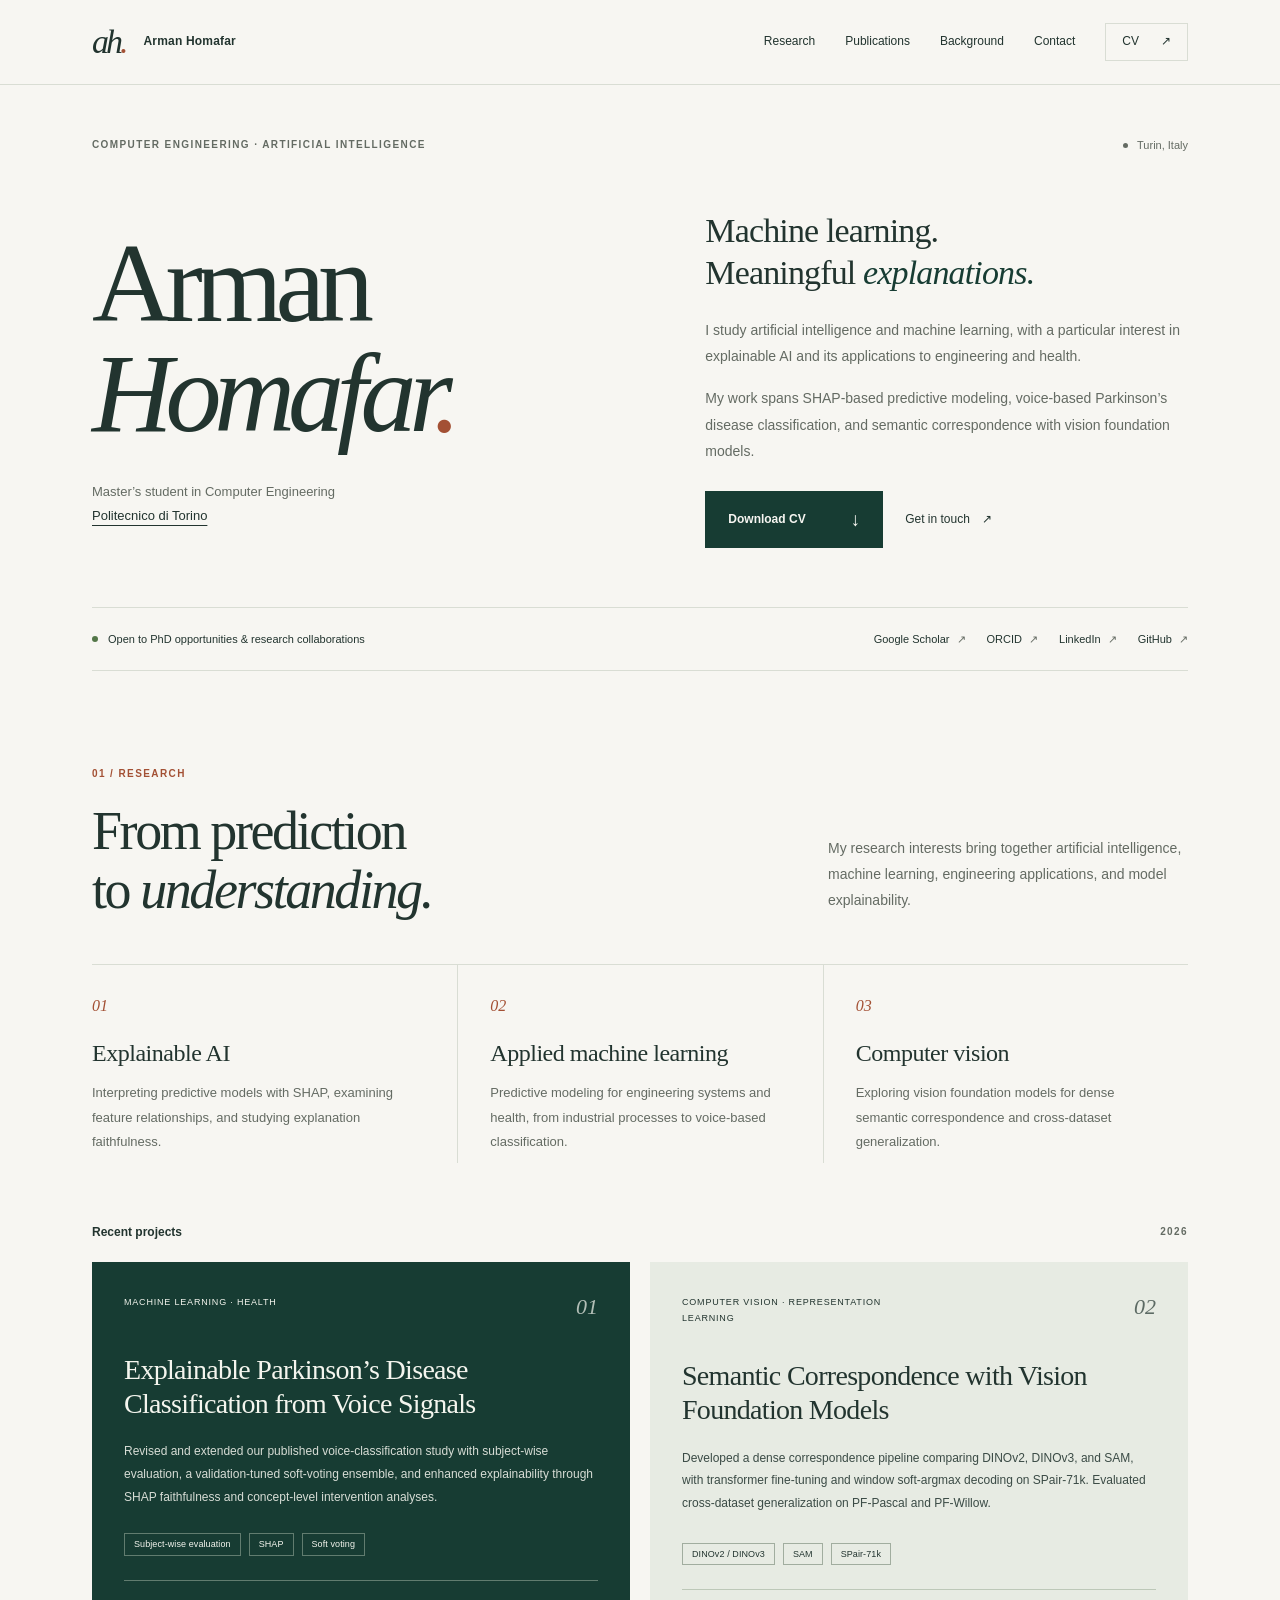
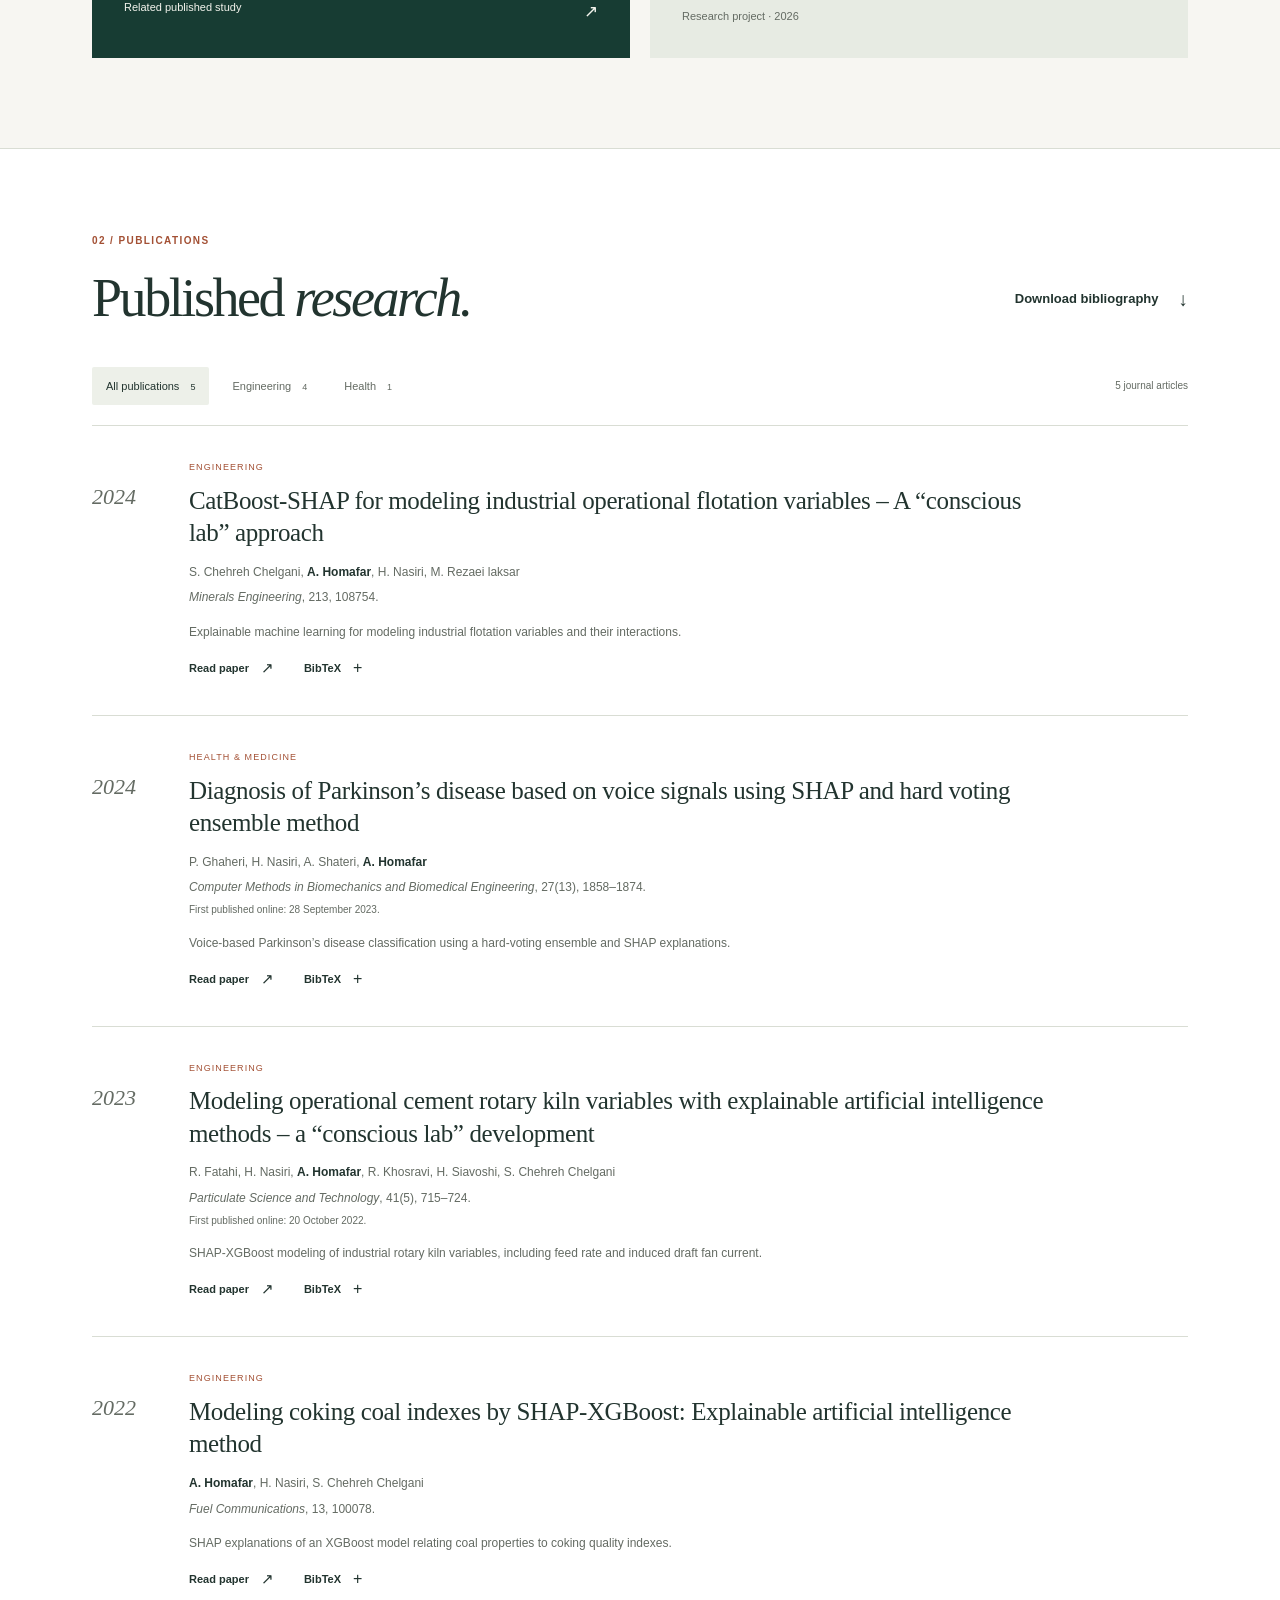
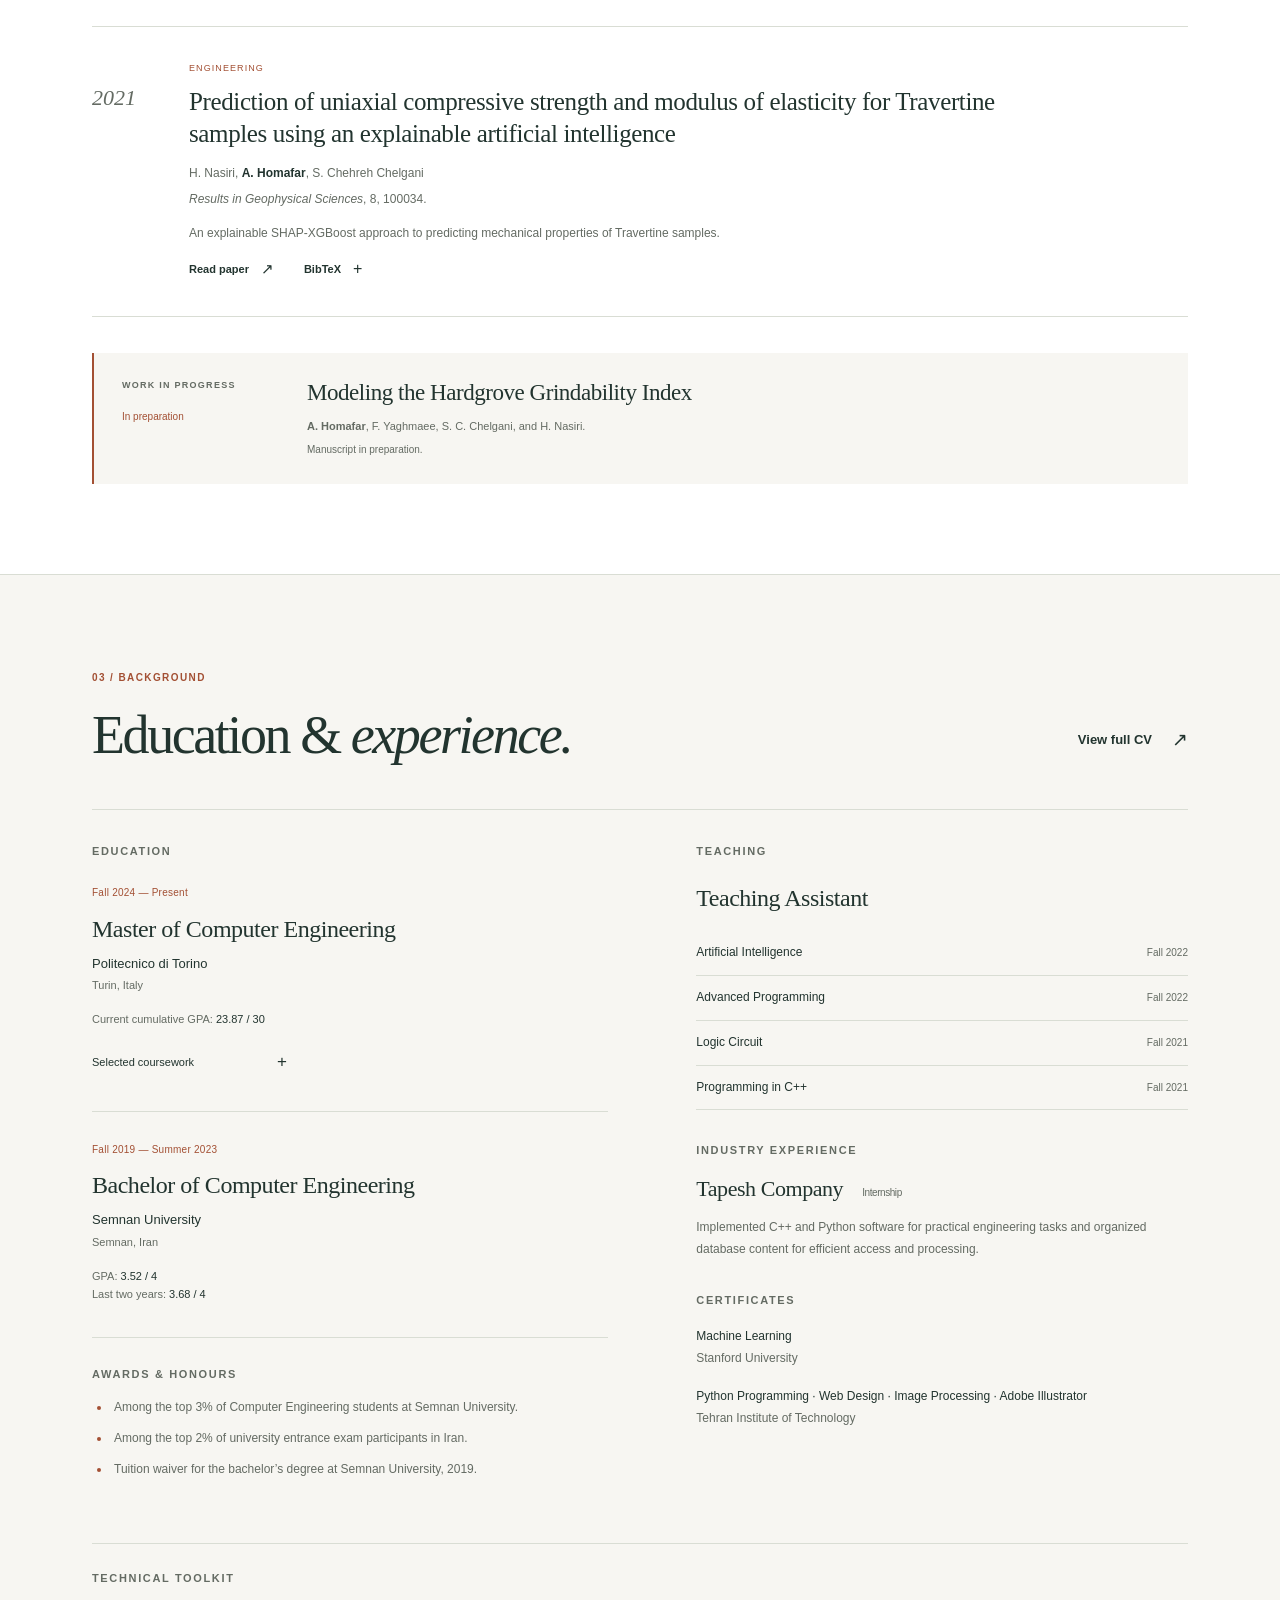
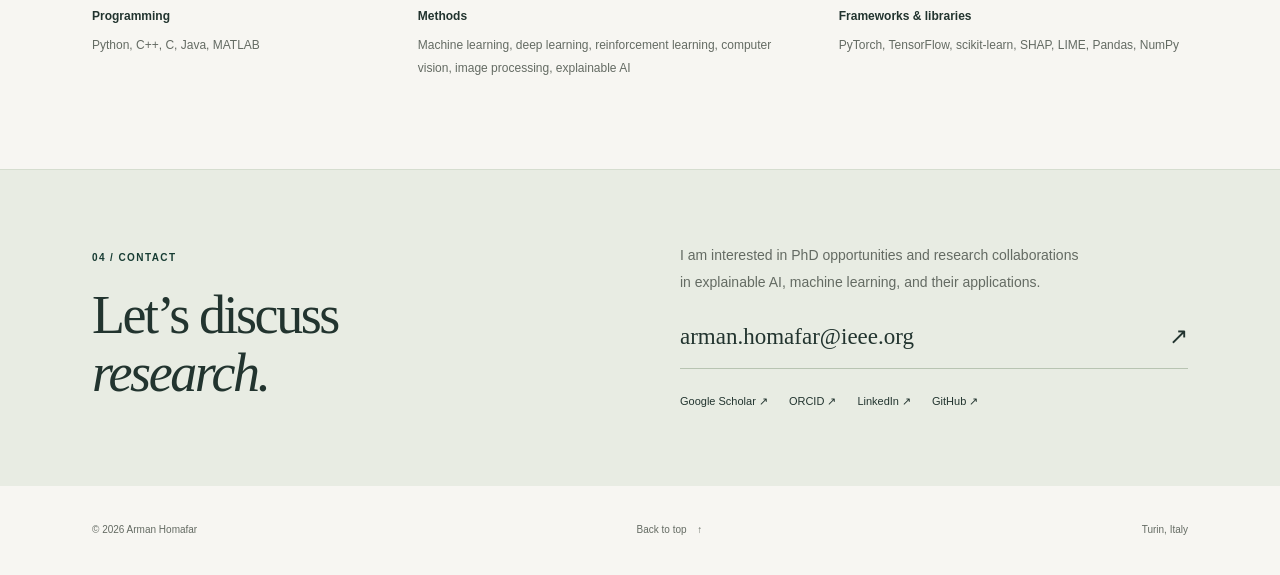
==== index.html @ 22af1d82 "Build academic website with verified publications and CV" ====
<!doctype html>
<html lang="en">
<head>
  <meta charset="utf-8">
  <meta name="viewport" content="width=device-width, initial-scale=1">
  <meta name="theme-color" content="#f7f6f2">
  <title>Arman Homafar | Machine Learning & Explainable AI</title>
  <meta name="description" content="Arman Homafar, master's student in Computer Engineering at Politecnico di Torino. Research in explainable AI, applied machine learning, and computer vision. Publications, projects, and CV.">
  <link rel="canonical" href="https://arman-homafar.github.io/">
  <meta property="og:type" content="website">
  <meta property="og:title" content="Arman Homafar | Machine Learning & Explainable AI">
  <meta property="og:description" content="Research, publications, and projects in explainable AI and applied machine learning. Master's student at Politecnico di Torino.">
  <meta property="og:url" content="https://arman-homafar.github.io/">
  <meta name="twitter:card" content="summary">
  <link rel="icon" type="image/svg+xml" href="assets/favicon.svg">
  <link rel="stylesheet" href="assets/styles.css">
  <script src="assets/site.js" defer></script>
  <script type="application/ld+json">
  {"@context":"https://schema.org","@type":"Person","name":"Arman Homafar","url":"https://arman-homafar.github.io/","email":"mailto:arman.homafar@ieee.org","description":"Master's student in Computer Engineering at Politecnico di Torino, with research interests in artificial intelligence, machine learning, engineering applications of machine learning, and explainable AI.","alumniOf":{"@type":"CollegeOrUniversity","name":"Semnan University"},"sameAs":["https://scholar.google.com/citations?user=gQLnkNoAAAAJ&hl=en","https://orcid.org/0000-0002-8932-5340","https://www.linkedin.com/in/homafar","https://github.com/Arman-Homafar"],"knowsAbout":["Explainable artificial intelligence","Machine learning","Computer vision"]}
  </script>
</head>
<body>
  <a class="skip-link" href="#main">Skip to content</a>
  <header class="site-header">
    <div class="header-inner">
      <a class="brand" href="#home" aria-label="Arman Homafar, home"><span class="brand-mark" aria-hidden="true">ah<span>.</span></span><span class="brand-caption">Arman Homafar</span></a>
      <nav aria-label="Main navigation">
        <a href="#research">Research</a><a href="#publications">Publications</a><a href="#background">Background</a><a href="#contact">Contact</a>
        <a class="nav-cv" href="assets/Arman-Homafar-CV.pdf">CV <span aria-hidden="true">↗</span></a>
      </nav>
    </div>
  </header>

  <main id="main">
    <section class="hero page-width" id="home" aria-labelledby="name">
      <div class="hero-topline"><span class="eyebrow">Computer engineering · Artificial intelligence</span><span class="location"><span class="small-dot" aria-hidden="true"></span> Turin, Italy</span></div>
      <div class="hero-grid">
        <div class="hero-title"><h1 id="name">Arman<br><em>Homafar<span class="name-dot">.</span></em></h1><p class="hero-role">Master’s student in Computer Engineering<br><a href="https://www.polito.it/en">Politecnico di Torino</a></p></div>
        <div class="hero-introduction"><p class="hero-statement">Machine learning.<br>Meaningful <em>explanations.</em></p><p>I study artificial intelligence and machine learning, with a particular interest in explainable AI and its applications to engineering and health.</p><p>My work spans SHAP-based predictive modeling, voice-based Parkinson’s disease classification, and semantic correspondence with vision foundation models.</p><a class="button button-dark" href="assets/Arman-Homafar-CV.pdf" download>Download CV <span aria-hidden="true">↓</span></a><a class="hero-email" href="mailto:arman.homafar@ieee.org">Get in touch <span aria-hidden="true">↗</span></a></div>
      </div>
      <div class="hero-footer"><p><span class="status-dot" aria-hidden="true"></span>Open to PhD opportunities & research collaborations</p><div class="profile-links" aria-label="Academic and professional profiles"><a href="https://scholar.google.com/citations?user=gQLnkNoAAAAJ&amp;hl=en">Google Scholar <span aria-hidden="true">↗</span></a><a href="https://orcid.org/0000-0002-8932-5340" rel="me">ORCID <span aria-hidden="true">↗</span></a><a href="https://www.linkedin.com/in/homafar" rel="me">LinkedIn <span aria-hidden="true">↗</span></a><a href="https://github.com/Arman-Homafar" rel="me">GitHub <span aria-hidden="true">↗</span></a></div></div>
    </section>

    <section class="section page-width" id="research" aria-labelledby="research-title">
      <div class="section-heading"><div><p class="eyebrow section-index">01 / Research</p><h2 id="research-title">From prediction<br>to <em>understanding.</em></h2></div><p class="section-intro">My research interests bring together artificial intelligence, machine learning, engineering applications, and model explainability.</p></div>
      <div class="research-topics">
        <div class="research-topic"><span class="topic-number">01</span><h3>Explainable AI</h3><p>Interpreting predictive models with SHAP, examining feature relationships, and studying explanation faithfulness.</p></div>
        <div class="research-topic"><span class="topic-number">02</span><h3>Applied machine learning</h3><p>Predictive modeling for engineering systems and health, from industrial processes to voice-based classification.</p></div>
        <div class="research-topic"><span class="topic-number">03</span><h3>Computer vision</h3><p>Exploring vision foundation models for dense semantic correspondence and cross-dataset generalization.</p></div>
      </div>

      <div class="subsection-heading"><h3>Recent projects</h3><span class="eyebrow">2026</span></div>
      <div class="projects-grid">
        <article class="project project-health"><div class="project-top"><span class="project-category">Machine learning · Health</span><span class="project-number" aria-hidden="true">01</span></div><h4>Explainable Parkinson’s Disease Classification from Voice Signals</h4><p>Revised and extended our published voice-classification study with subject-wise evaluation, a validation-tuned soft-voting ensemble, and enhanced explainability through SHAP faithfulness and concept-level intervention analyses.</p><div class="project-tags"><span>Subject-wise evaluation</span><span>SHAP</span><span>Soft voting</span></div><a href="https://doi.org/10.1080/10255842.2023.2263125">Related published study <span aria-hidden="true">↗</span></a></article>
        <article class="project project-vision"><div class="project-top"><span class="project-category">Computer vision · Representation learning</span><span class="project-number" aria-hidden="true">02</span></div><h4>Semantic Correspondence with Vision Foundation Models</h4><p>Developed a dense correspondence pipeline comparing DINOv2, DINOv3, and SAM, with transformer fine-tuning and window soft-argmax decoding on SPair-71k. Evaluated cross-dataset generalization on PF-Pascal and PF-Willow.</p><div class="project-tags"><span>DINOv2 / DINOv3</span><span>SAM</span><span>SPair-71k</span></div><span class="project-caption">Research project · 2026</span></article>
      </div>
    </section>

    <section class="publications-section" id="publications" aria-labelledby="publications-title"><div class="page-width section">
      <div class="section-heading"><div><p class="eyebrow section-index">02 / Publications</p><h2 id="publications-title">Published <em>research.</em></h2></div><a class="text-link bibliography-download" href="assets/publications.bib" download>Download bibliography <span aria-hidden="true">↓</span></a></div>
      <div class="publication-toolbar"><div class="publication-filters" role="group" aria-label="Filter publications" hidden><button type="button" data-filter="all" aria-pressed="true">All publications <span>5</span></button><button type="button" data-filter="engineering" aria-pressed="false">Engineering <span>4</span></button><button type="button" data-filter="health" aria-pressed="false">Health <span>1</span></button></div><p class="publication-count" aria-live="polite">5 journal articles</p></div>
      <div id="publication-list">
    <article class="publication" data-category="engineering">
      <div class="publication-year">2024</div>
      <div class="publication-body">
        <p class="publication-category">Engineering</p>
        <h3><a href="https://doi.org/10.1016/j.mineng.2024.108754">CatBoost-SHAP for modeling industrial operational flotation variables – A “conscious lab” approach</a></h3>
        <p class="authors">S. Chehreh Chelgani, <strong>A. Homafar</strong>, H. Nasiri, M. Rezaei laksar</p>
        <p class="journal"><em>Minerals Engineering</em>, 213, 108754.</p>
        
        <p class="publication-summary">Explainable machine learning for modeling industrial flotation variables and their interactions.</p>
        <div class="publication-actions">
          <a class="text-link" href="https://doi.org/10.1016/j.mineng.2024.108754" aria-label="Read CatBoost-SHAP for modeling industrial operational flotation variables – A “conscious lab” approach">Read paper <span aria-hidden="true">↗</span></a>
          <details class="citation">
            <summary>BibTeX <span aria-hidden="true">+</span></summary>
            <div class="citation-content"><pre id="bib-chelgani2024catboost">@article{chelgani2024catboost,
  author = {Chehreh Chelgani, Saeed and Homafar, Arman and Nasiri, Hamid and Rezaei laksar, Mojtaba},
  title = {{CatBoost-SHAP for modeling industrial operational flotation variables – A “conscious lab” approach}},
  journal = {Minerals Engineering},
  year = {2024},
  volume = {213},
  pages = {108754},
  doi = {10.1016/j.mineng.2024.108754},
  url = {https://doi.org/10.1016/j.mineng.2024.108754}
}</pre><button class="copy-citation" type="button" data-copy="bib-chelgani2024catboost" hidden>Copy citation</button></div>
          </details>
        </div>
      </div>
    </article>

    <article class="publication" data-category="health">
      <div class="publication-year">2024</div>
      <div class="publication-body">
        <p class="publication-category">Health & medicine</p>
        <h3><a href="https://doi.org/10.1080/10255842.2023.2263125">Diagnosis of Parkinson’s disease based on voice signals using SHAP and hard voting ensemble method</a></h3>
        <p class="authors">P. Ghaheri, H. Nasiri, A. Shateri, <strong>A. Homafar</strong></p>
        <p class="journal"><em>Computer Methods in Biomechanics and Biomedical Engineering</em>, 27(13), 1858–1874.</p>
        <p class="publication-note">First published online: 28 September 2023.</p>
        <p class="publication-summary">Voice-based Parkinson’s disease classification using a hard-voting ensemble and SHAP explanations.</p>
        <div class="publication-actions">
          <a class="text-link" href="https://doi.org/10.1080/10255842.2023.2263125" aria-label="Read Diagnosis of Parkinson’s disease based on voice signals using SHAP and hard voting ensemble method">Read paper <span aria-hidden="true">↗</span></a>
          <details class="citation">
            <summary>BibTeX <span aria-hidden="true">+</span></summary>
            <div class="citation-content"><pre id="bib-ghaheri2024parkinsons">@article{ghaheri2024parkinsons,
  author = {Ghaheri, Paria and Nasiri, Hamid and Shateri, Ahmadreza and Homafar, Arman},
  title = {{Diagnosis of Parkinson’s disease based on voice signals using SHAP and hard voting ensemble method}},
  journal = {Computer Methods in Biomechanics and Biomedical Engineering},
  year = {2024},
  volume = {27},
  number = {13},
  pages = {1858--1874},
  doi = {10.1080/10255842.2023.2263125},
  url = {https://doi.org/10.1080/10255842.2023.2263125},
  note = {First published online: 28 September 2023.}
}</pre><button class="copy-citation" type="button" data-copy="bib-ghaheri2024parkinsons" hidden>Copy citation</button></div>
          </details>
        </div>
      </div>
    </article>

    <article class="publication" data-category="engineering">
      <div class="publication-year">2023</div>
      <div class="publication-body">
        <p class="publication-category">Engineering</p>
        <h3><a href="https://doi.org/10.1080/02726351.2022.2135470">Modeling operational cement rotary kiln variables with explainable artificial intelligence methods – a “conscious lab” development</a></h3>
        <p class="authors">R. Fatahi, H. Nasiri, <strong>A. Homafar</strong>, R. Khosravi, H. Siavoshi, S. Chehreh Chelgani</p>
        <p class="journal"><em>Particulate Science and Technology</em>, 41(5), 715–724.</p>
        <p class="publication-note">First published online: 20 October 2022.</p>
        <p class="publication-summary">SHAP-XGBoost modeling of industrial rotary kiln variables, including feed rate and induced draft fan current.</p>
        <div class="publication-actions">
          <a class="text-link" href="https://doi.org/10.1080/02726351.2022.2135470" aria-label="Read Modeling operational cement rotary kiln variables with explainable artificial intelligence methods – a “conscious lab” development">Read paper <span aria-hidden="true">↗</span></a>
          <details class="citation">
            <summary>BibTeX <span aria-hidden="true">+</span></summary>
            <div class="citation-content"><pre id="bib-fatahi2023kiln">@article{fatahi2023kiln,
  author = {Fatahi, Rasoul and Nasiri, Hamid and Homafar, Arman and Khosravi, Rasoul and Siavoshi, Hossein and Chehreh Chelgani, Saeed},
  title = {{Modeling operational cement rotary kiln variables with explainable artificial intelligence methods – a “conscious lab” development}},
  journal = {Particulate Science and Technology},
  year = {2023},
  volume = {41},
  number = {5},
  pages = {715--724},
  doi = {10.1080/02726351.2022.2135470},
  url = {https://doi.org/10.1080/02726351.2022.2135470},
  note = {First published online: 20 October 2022.}
}</pre><button class="copy-citation" type="button" data-copy="bib-fatahi2023kiln" hidden>Copy citation</button></div>
          </details>
        </div>
      </div>
    </article>

    <article class="publication" data-category="engineering">
      <div class="publication-year">2022</div>
      <div class="publication-body">
        <p class="publication-category">Engineering</p>
        <h3><a href="https://doi.org/10.1016/j.jfueco.2022.100078">Modeling coking coal indexes by SHAP-XGBoost: Explainable artificial intelligence method</a></h3>
        <p class="authors"><strong>A. Homafar</strong>, H. Nasiri, S. Chehreh Chelgani</p>
        <p class="journal"><em>Fuel Communications</em>, 13, 100078.</p>
        
        <p class="publication-summary">SHAP explanations of an XGBoost model relating coal properties to coking quality indexes.</p>
        <div class="publication-actions">
          <a class="text-link" href="https://doi.org/10.1016/j.jfueco.2022.100078" aria-label="Read Modeling coking coal indexes by SHAP-XGBoost: Explainable artificial intelligence method">Read paper <span aria-hidden="true">↗</span></a>
          <details class="citation">
            <summary>BibTeX <span aria-hidden="true">+</span></summary>
            <div class="citation-content"><pre id="bib-homafar2022coking">@article{homafar2022coking,
  author = {Homafar, A. and Nasiri, H. and Chehreh Chelgani, S.},
  title = {{Modeling coking coal indexes by SHAP-XGBoost: Explainable artificial intelligence method}},
  journal = {Fuel Communications},
  year = {2022},
  volume = {13},
  pages = {100078},
  doi = {10.1016/j.jfueco.2022.100078},
  url = {https://doi.org/10.1016/j.jfueco.2022.100078}
}</pre><button class="copy-citation" type="button" data-copy="bib-homafar2022coking" hidden>Copy citation</button></div>
          </details>
        </div>
      </div>
    </article>

    <article class="publication" data-category="engineering">
      <div class="publication-year">2021</div>
      <div class="publication-body">
        <p class="publication-category">Engineering</p>
        <h3><a href="https://doi.org/10.1016/j.ringps.2021.100034">Prediction of uniaxial compressive strength and modulus of elasticity for Travertine samples using an explainable artificial intelligence</a></h3>
        <p class="authors">H. Nasiri, <strong>A. Homafar</strong>, S. Chehreh Chelgani</p>
        <p class="journal"><em>Results in Geophysical Sciences</em>, 8, 100034.</p>
        
        <p class="publication-summary">An explainable SHAP-XGBoost approach to predicting mechanical properties of Travertine samples.</p>
        <div class="publication-actions">
          <a class="text-link" href="https://doi.org/10.1016/j.ringps.2021.100034" aria-label="Read Prediction of uniaxial compressive strength and modulus of elasticity for Travertine samples using an explainable artificial intelligence">Read paper <span aria-hidden="true">↗</span></a>
          <details class="citation">
            <summary>BibTeX <span aria-hidden="true">+</span></summary>
            <div class="citation-content"><pre id="bib-nasiri2021travertine">@article{nasiri2021travertine,
  author = {Nasiri, H. and Homafar, A. and Chehreh Chelgani, S.},
  title = {{Prediction of uniaxial compressive strength and modulus of elasticity for Travertine samples using an explainable artificial intelligence}},
  journal = {Results in Geophysical Sciences},
  year = {2021},
  volume = {8},
  pages = {100034},
  doi = {10.1016/j.ringps.2021.100034},
  url = {https://doi.org/10.1016/j.ringps.2021.100034}
}</pre><button class="copy-citation" type="button" data-copy="bib-nasiri2021travertine" hidden>Copy citation</button></div>
          </details>
        </div>
      </div>
    </article></div>
      <aside class="in-preparation" aria-labelledby="preparation-title"><div><span class="eyebrow">Work in progress</span><span class="status-label">In preparation</span></div><div><h3 id="preparation-title">Modeling the Hardgrove Grindability Index</h3><p><strong>A. Homafar</strong>, F. Yaghmaee, S. C. Chelgani, and H. Nasiri.</p><p class="preparation-note">Manuscript in preparation.</p></div></aside>
    </div></section>

    <section class="section page-width" id="background" aria-labelledby="background-title">
      <div class="section-heading"><div><p class="eyebrow section-index">03 / Background</p><h2 id="background-title">Education & <em>experience.</em></h2></div><a class="text-link" href="assets/Arman-Homafar-CV.pdf">View full CV <span aria-hidden="true">↗</span></a></div>
      <div class="background-grid"><div class="education-column"><h3 class="small-heading">Education</h3>
        <article class="education-entry"><p class="date-label">Fall 2024 — Present</p><h4>Master of Computer Engineering</h4><p class="institution">Politecnico di Torino <span>Turin, Italy</span></p><p class="grade">Current cumulative GPA: <strong>23.87 / 30</strong></p><details class="coursework"><summary>Selected coursework <span aria-hidden="true">+</span></summary><ul><li><span>Data Science and Database Technology</span><strong>29 / 30</strong></li><li><span>Artificial Intelligence in Medicine</span><strong>26 / 30</strong></li><li><span>Computer Architecture</span><strong>27 / 30</strong></li></ul></details></article>
        <article class="education-entry"><p class="date-label">Fall 2019 — Summer 2023</p><h4>Bachelor of Computer Engineering</h4><p class="institution">Semnan University <span>Semnan, Iran</span></p><p class="grade">GPA: <strong>3.52 / 4</strong><br>Last two years: <strong>3.68 / 4</strong></p></article>
        <div class="honours"><h3 class="small-heading">Awards & honours</h3><ul><li>Among the top 3% of Computer Engineering students at Semnan University.</li><li>Among the top 2% of university entrance exam participants in Iran.</li><li>Tuition waiver for the bachelor’s degree at Semnan University, 2019.</li></ul></div>
      </div><div class="experience-column"><h3 class="small-heading">Teaching</h3><h4 class="experience-role">Teaching Assistant</h4><div class="teaching-list"><div><span>Artificial Intelligence</span><time>Fall 2022</time></div><div><span>Advanced Programming</span><time>Fall 2022</time></div><div><span>Logic Circuit</span><time>Fall 2021</time></div><div><span>Programming in C++</span><time>Fall 2021</time></div></div>
        <div class="experience-block"><h3 class="small-heading">Industry experience</h3><h4>Tapesh Company <span>Internship</span></h4><p>Implemented C++ and Python software for practical engineering tasks and organized database content for efficient access and processing.</p></div>
        <div class="experience-block"><h3 class="small-heading">Certificates</h3><p><strong>Machine Learning</strong><br>Stanford University</p><p><strong>Python Programming · Web Design · Image Processing · Adobe Illustrator</strong><br>Tehran Institute of Technology</p></div>
      </div></div>
      <div class="toolkit"><h3 class="small-heading">Technical toolkit</h3><div class="toolkit-grid"><div><h4>Programming</h4><p>Python, C++, C, Java, MATLAB</p></div><div><h4>Methods</h4><p>Machine learning, deep learning, reinforcement learning, computer vision, image processing, explainable AI</p></div><div><h4>Frameworks & libraries</h4><p>PyTorch, TensorFlow, scikit-learn, SHAP, LIME, Pandas, NumPy</p></div></div></div>
    </section>

    <section class="contact-section" id="contact" aria-labelledby="contact-title"><div class="page-width contact-inner"><div><p class="eyebrow section-index">04 / Contact</p><h2 id="contact-title">Let’s discuss<br><em>research.</em></h2></div><div class="contact-copy"><p>I am interested in PhD opportunities and research collaborations in explainable AI, machine learning, and their applications.</p><a class="contact-email" href="mailto:arman.homafar@ieee.org">arman.homafar@ieee.org <span aria-hidden="true">↗</span></a><div class="profile-links"><a href="https://scholar.google.com/citations?user=gQLnkNoAAAAJ&amp;hl=en">Google Scholar ↗</a><a href="https://orcid.org/0000-0002-8932-5340">ORCID ↗</a><a href="https://www.linkedin.com/in/homafar">LinkedIn ↗</a><a href="https://github.com/Arman-Homafar">GitHub ↗</a></div></div></div></section>
  </main>
  <footer class="site-footer page-width"><p>© 2026 Arman Homafar</p><a href="#home">Back to top <span aria-hidden="true">↑</span></a><p>Turin, Italy</p></footer>
  <div id="copy-status" class="sr-only" role="status"></div>
</body>
</html>
---- assets/styles.css ----
@charset "UTF-8";
:root{--paper:#f7f6f2;--white:#fff;--ink:#22342f;--forest:#173c33;--muted:#646b63;--line:#d9ddd4;--accent:#a35034;--pale:#edf0e9;--serif:Georgia,"Times New Roman",serif;--sans:-apple-system,BlinkMacSystemFont,"Segoe UI",Helvetica,Arial,sans-serif}
*{box-sizing:border-box}html{scroll-behavior:smooth;scroll-padding-top:106px}body{margin:0;background:var(--paper);color:var(--ink);font-family:var(--sans);font-size:16px;line-height:1.65;-webkit-font-smoothing:antialiased}::selection{background:#d9e5ce}a{color:inherit;text-decoration-thickness:1px;text-underline-offset:5px}a:hover{color:var(--accent)}button,summary,a{-webkit-tap-highlight-color:transparent}button{font:inherit}button,a,summary{touch-action:manipulation}a:focus-visible,button:focus-visible,summary:focus-visible{outline:3px solid var(--accent);outline-offset:5px;border-radius:2px}button{cursor:pointer}h1,h2,h3,h4,p{margin:0}h1,h2,h3,h4{font-weight:500;line-height:1.2}h1,h2{font-family:var(--serif);letter-spacing:-.045em}h2{font-size:54px;line-height:1.08}h2 em{font-weight:400}em{font-style:italic}ul{padding-left:19px}strong{font-weight:600}[hidden]{display:none!important}.page-width{max-width:1160px;margin:0 auto;padding-inline:32px}.eyebrow{text-transform:uppercase;letter-spacing:.14em;font-size:10px;font-weight:650;line-height:1.6}.small-heading{font-size:11px;text-transform:uppercase;letter-spacing:.15em;font-weight:650;margin-bottom:27px;color:var(--muted)}.text-link{text-decoration:none;font-size:13px;font-weight:600;display:inline-flex;align-items:center;gap:20px;padding:9px 0}.text-link span{font-size:19px;font-weight:400}.sr-only{position:absolute;width:1px;height:1px;padding:0;margin:-1px;overflow:hidden;clip:rect(0,0,0,0);white-space:nowrap;border:0}.skip-link{position:fixed;top:-100px;left:16px;z-index:100;background:var(--forest);color:white;padding:12px 20px}.skip-link:focus{top:12px;color:white}
.site-header{position:sticky;top:0;z-index:20;background:rgba(247,246,242,.97);border-bottom:1px solid var(--line)}.header-inner{max-width:1160px;margin:auto;padding:0 32px;height:84px;display:flex;justify-content:space-between;align-items:center;gap:24px}.brand{display:flex;align-items:center;gap:18px;text-decoration:none}.brand-mark{font:italic 34px var(--serif);letter-spacing:-3px;line-height:1}.brand-mark span{color:var(--accent)}.brand-caption{font-size:12px;font-weight:600;letter-spacing:.015em}.site-header nav{display:flex;align-items:center;gap:30px}.site-header nav a{font-size:12px;text-decoration:none;font-weight:500;padding:12px 0}.site-header nav a[aria-current="location"]{color:var(--accent)}.site-header nav .nav-cv{padding:8px 16px;border:1px solid var(--line);display:flex;gap:22px}.nav-cv:hover{border-color:var(--accent)}
.hero{padding-top:51px}.hero-topline{display:flex;justify-content:space-between;align-items:center;gap:20px;color:var(--muted)}.location{font-size:11px;display:flex;align-items:center;gap:9px}.small-dot{width:5px;height:5px;border-radius:50%;background:var(--muted)}.hero-grid{display:grid;grid-template-columns:1.08fr 1fr;gap:92px;align-items:center;margin:56px 0 59px}.hero h1{font-size:112px;line-height:.98;letter-spacing:-.065em;font-weight:400}.hero h1 em{font-weight:400}.name-dot{color:var(--accent)}.hero-role{font-size:13px;line-height:1.9;margin-top:31px;color:var(--muted)}.hero-role a{color:var(--ink)}.hero-statement{font:34px/1.23 var(--serif);letter-spacing:-.025em;margin-bottom:23px}.hero-statement em{color:var(--forest)}.hero-introduction>p:not(.hero-statement){font-size:14px;line-height:1.9;color:var(--muted);margin-bottom:15px}.button{display:inline-flex;align-items:center;justify-content:space-between;gap:45px;min-height:48px;padding:12px 22px;text-decoration:none;font-size:12px;font-weight:600;margin-top:11px}.button-dark{background:var(--forest);color:var(--paper);border:1px solid var(--forest)}.button-dark:hover{background:#254f43;color:white}.button span{font-size:19px;font-weight:400}.hero-email{margin-left:22px;font-size:12px;text-decoration:none;white-space:nowrap}.hero-email span{padding-left:9px}.hero-footer{display:flex;align-items:center;justify-content:space-between;gap:22px;padding:22px 0;border-block:1px solid var(--line)}.hero-footer>p{font-size:11px;display:flex;align-items:center;gap:10px}.status-dot{width:6px;height:6px;background:#537648;border-radius:50%;flex:none}.profile-links{display:flex;flex-wrap:wrap;gap:21px}.profile-links a{font-size:11px;text-decoration:none;white-space:nowrap}.profile-links span{margin-left:4px;color:var(--muted)}
.section{padding-top:95px;padding-bottom:90px}.section-heading{display:flex;align-items:flex-end;justify-content:space-between;gap:64px;margin-bottom:45px}.section-index{color:var(--accent);margin-bottom:20px}.section-intro{font-size:14px;line-height:1.85;color:var(--muted);max-width:360px;padding-bottom:5px}.research-topics{display:grid;grid-template-columns:repeat(3,1fr);border-top:1px solid var(--line);margin-top:42px}.research-topic{padding:28px 32px 8px 0}.research-topic+.research-topic{padding-left:32px;border-left:1px solid var(--line)}.topic-number{font:italic 16px var(--serif);color:var(--accent)}.research-topic h3{font-family:var(--serif);font-size:24px;letter-spacing:-.02em;margin:20px 0 13px}.research-topic p{font-size:13px;line-height:1.9;color:var(--muted)}.subsection-heading{display:flex;justify-content:space-between;align-items:center;margin:61px 0 22px}.subsection-heading h3{font-size:12px;font-weight:600}.subsection-heading>span{color:var(--muted)}.projects-grid{display:grid;grid-template-columns:1fr 1fr;gap:20px}.project{padding:32px;display:flex;flex-direction:column;min-height:379px}.project-health{background:var(--forest);color:#f4f5ee}.project-vision{background:#e7ebe3;color:var(--ink)}.project-top{display:flex;justify-content:space-between;gap:20px;align-items:start;margin-bottom:33px}.project-category{font-size:9px;text-transform:uppercase;letter-spacing:.09em;line-height:1.8;max-width:250px}.project-number{font:italic 22px var(--serif);opacity:.7}.project h4{font:28px/1.2 var(--serif);letter-spacing:-.025em;max-width:410px;margin-bottom:20px}.project p{font-size:12px;line-height:1.9;opacity:.87;margin-bottom:24px}.project-tags{display:flex;gap:8px;flex-wrap:wrap;margin-top:auto;margin-bottom:24px}.project-tags span{font-size:9px;letter-spacing:.01em;border:1px solid #a1ad9f;padding:3px 9px}.project-health .project-tags span{border-color:#617c6f}.project a,.project-caption{font-size:11px;text-decoration:none;padding-top:17px;border-top:1px solid #bdc8b8;display:block}.project a{border-color:#617c6f;display:flex;justify-content:space-between}.project a:hover{color:#e6c6aa}.project a span{font-size:17px}.project-caption{color:var(--muted)}
.publications-section{background:#fff;border-block:1px solid var(--line)}.publications-section .section{padding-top:84px}.publications-section .section-heading{margin-bottom:40px}.bibliography-download{margin-bottom:3px;white-space:nowrap}.publication-toolbar{display:flex;justify-content:space-between;gap:25px;align-items:center;border-bottom:1px solid var(--line);padding-bottom:20px}.publication-filters{display:flex;gap:9px;flex-wrap:wrap}.publication-filters button{border:1px solid transparent;background:transparent;font-size:11px;padding:9px 13px;color:var(--muted);border-radius:2px}.publication-filters button span{margin-left:8px;font-size:9px}.publication-filters button:hover{border-color:var(--line);color:var(--ink)}.publication-filters button[aria-pressed="true"]{background:var(--pale);color:var(--ink)}.publication-count{font-size:10px;color:var(--muted);white-space:nowrap}.publication{display:grid;grid-template-columns:73px 1fr;gap:24px;padding:34px 0;border-bottom:1px solid var(--line)}.publication-year{font:italic 22px var(--serif);color:var(--muted);padding-top:24px}.publication-category{font-size:9px;text-transform:uppercase;letter-spacing:.12em;color:var(--accent);margin-bottom:10px}.publication h3{font:25px/1.3 var(--serif);letter-spacing:-.015em;max-width:875px;margin-bottom:12px}.publication h3 a{text-decoration:none}.authors{font-size:12px;line-height:1.8;color:var(--muted);margin-bottom:5px}.authors strong{color:var(--ink);font-weight:600}.journal{font-size:12px;color:var(--muted)}.publication-note{font-size:10px;color:var(--muted);margin-top:4px}.publication-summary{font-size:12px;color:var(--muted);margin-top:15px;max-width:750px}.publication-actions{position:relative;display:flex;flex-wrap:wrap;gap:5px 30px;align-items:start;margin-top:12px}.publication-actions .text-link{font-size:11px;gap:12px;padding:0;line-height:26px}.publication-actions .text-link span{font-size:15px}.citation{font-size:11px}.citation summary{cursor:pointer;list-style:none;line-height:26px;display:flex;gap:12px;align-items:center;font-weight:600}.citation summary::-webkit-details-marker{display:none}.citation summary span{font-size:16px;font-weight:400}.citation[open]{width:100%}.citation[open] summary{max-width:75px}.citation[open] summary span{transform:rotate(45deg)}.citation-content{padding:20px;background:var(--paper);border:1px solid var(--line);margin:14px 0 3px}.citation pre{white-space:pre-wrap;overflow-wrap:anywhere;font-size:11px;line-height:1.7;margin:0 0 14px;font-family:ui-monospace,SFMono-Regular,Consolas,monospace}.copy-citation{font-size:11px;padding:7px 12px;border:1px solid var(--line);background:white;color:var(--ink)}.copy-citation:hover{border-color:var(--forest)}.in-preparation{margin-top:36px;border-left:2px solid var(--accent);background:var(--paper);padding:25px 28px;display:grid;grid-template-columns:160px 1fr;gap:25px}.in-preparation .eyebrow{font-size:9px;display:block;color:var(--muted);margin-bottom:9px}.status-label{font-size:10px;color:var(--accent);display:inline-block}.in-preparation h3{font:23px/1.3 var(--serif);letter-spacing:-.02em;margin-bottom:9px}.in-preparation p{font-size:11px;color:var(--muted)}.in-preparation .preparation-note{margin-top:7px;font-size:10px}
.background-grid{display:grid;grid-template-columns:1.05fr 1fr;gap:88px;border-top:1px solid var(--line);padding-top:35px}.education-entry+.education-entry{margin-top:35px;padding-top:30px;border-top:1px solid var(--line)}.date-label{font-size:10px;color:var(--accent);margin-bottom:12px;letter-spacing:.025em}.education-entry h4{font:24px/1.3 var(--serif);letter-spacing:-.02em;margin-bottom:8px}.institution{font-size:13px}.institution span{display:block;font-size:11px;color:var(--muted);margin-top:2px}.grade{font-size:11px;color:var(--muted);margin:16px 0 0}.grade strong{color:var(--ink);font-weight:500}.coursework{margin-top:19px}.coursework summary{font-size:11px;cursor:pointer;display:flex;justify-content:space-between;list-style:none;max-width:195px;align-items:center}.coursework summary::-webkit-details-marker{display:none}.coursework summary span{font-size:17px}.coursework[open] summary span{transform:rotate(45deg)}.coursework ul{list-style:none;padding:0;margin:14px 0}.coursework li{display:flex;gap:20px;justify-content:space-between;font-size:11px;border-top:1px solid var(--line);padding:9px 0}.coursework li strong{white-space:nowrap;font-weight:500}.honours{margin-top:34px;padding-top:30px;border-top:1px solid var(--line)}.honours .small-heading{margin-bottom:16px}.honours ul{font-size:12px;line-height:1.8;color:var(--muted);margin:0}.honours li{padding-left:3px;margin-bottom:9px}.honours li::marker{color:var(--accent)}.experience-role{font:24px var(--serif);margin-bottom:19px;letter-spacing:-.02em}.teaching-list>div{display:flex;justify-content:space-between;gap:20px;padding:12px 0;border-bottom:1px solid var(--line);font-size:12px}.teaching-list time{color:var(--muted);font-size:10px;white-space:nowrap;padding-top:2px}.experience-block{margin-top:34px}.experience-block .small-heading{margin-bottom:18px}.experience-block h4{font:22px var(--serif);margin-bottom:14px;letter-spacing:-.02em}.experience-block h4 span{font:10px var(--sans);color:var(--muted);margin-left:14px}.experience-block p{font-size:12px;line-height:1.85;color:var(--muted);margin-bottom:15px}.experience-block p strong{font-weight:500;color:var(--ink)}.toolkit{border-top:1px solid var(--line);margin-top:54px;padding-top:28px}.toolkit .small-heading{margin-bottom:24px}.toolkit-grid{display:grid;grid-template-columns:.9fr 1.2fr 1.1fr;gap:40px}.toolkit h4{font-size:12px;font-weight:600;margin-bottom:10px}.toolkit p{font-size:12px;line-height:1.9;color:var(--muted)}
.contact-section{background:#e8ece3;border-top:1px solid #d5ddcf}.contact-inner{display:grid;grid-template-columns:1fr 1fr;align-items:center;gap:80px;padding-top:72px;padding-bottom:76px}.contact-section .section-index{color:var(--forest)}.contact-copy>p{font-size:14px;color:var(--muted);line-height:1.9;margin-bottom:24px;max-width:410px}.contact-email{display:flex;justify-content:space-between;gap:20px;align-items:center;font:23px/1.5 var(--serif);text-decoration:none;border-bottom:1px solid #b8c4b2;padding-bottom:14px;margin-bottom:23px}.contact-email>span{font:23px var(--sans)}.contact-copy .profile-links{gap:21px}.site-footer{display:flex;justify-content:space-between;gap:20px;align-items:center;min-height:89px;font-size:10px;color:var(--muted)}.site-footer a{text-decoration:none}.site-footer a span{margin-left:8px}
@media(min-width:1450px){.hero{padding-top:64px}.hero-grid{margin-top:68px;margin-bottom:72px}.hero h1{font-size:124px}}
@media(max-width:1050px){.hero-grid{gap:45px}.hero h1{font-size:96px}.hero-footer{align-items:start;flex-direction:column;gap:15px}.hero-footer .profile-links{gap:27px}.hero-footer>p{font-size:12px}.hero-footer .profile-links a{font-size:12px}.background-grid{gap:50px}.section-heading{gap:35px}.section-intro{max-width:300px}.project{padding:25px}.project h4{font-size:25px}.brand-caption{display:none}.contact-inner{gap:50px}}
@media(max-width:760px){html{scroll-padding-top:118px}.page-width{padding-inline:24px}.header-inner{padding:0 24px;height:auto;min-height:77px;gap:22px}.brand-mark{font-size:30px}.site-header nav{gap:20px}.site-header nav a{font-size:11px}.site-header nav .nav-cv{padding:6px 9px;gap:12px}.hero{padding-top:32px}.hero-topline{gap:20px}.hero-topline .eyebrow{font-size:8px;max-width:230px}.location{font-size:10px;white-space:nowrap}.hero-grid{grid-template-columns:1fr;gap:32px;margin:37px 0 37px}.hero h1{font-size:94px}.hero-role{font-size:12px;margin-top:23px}.hero-introduction{max-width:550px}.hero-statement{font-size:30px;margin-bottom:18px}.hero-introduction>p:not(.hero-statement){font-size:13px;margin-bottom:12px}.hero-statement br{display:none}.hero-statement em::before{content:" "}.hero-footer{padding:20px 0}.hero-footer>p{font-size:10px}.hero-footer .profile-links{gap:23px}.hero-footer .profile-links a{font-size:11px}.section{padding-top:62px;padding-bottom:60px}.section-heading{display:block;margin-bottom:31px}h2{font-size:43px}.section-index{font-size:9px;margin-bottom:15px}.section-intro{max-width:440px;margin-top:23px;font-size:13px}.research-topics{grid-template-columns:1fr;margin-top:29px}.research-topic,.research-topic+.research-topic{display:grid;grid-template-columns:26px 1fr;gap:0 14px;border-left:none;border-bottom:1px solid var(--line);padding:23px 0}.topic-number{padding-top:6px}.research-topic h3{font-size:23px;margin:0 0 10px}.research-topic p{grid-column:2;font-size:12px;max-width:440px}.subsection-heading{margin-top:36px}.projects-grid{grid-template-columns:1fr;gap:16px}.project{min-height:0;padding:27px}.project-top{margin-bottom:23px}.project h4{font-size:27px;max-width:430px}.project p{font-size:12px}.project-tags{margin-bottom:20px}.publications-section .section{padding-top:60px}.publications-section .section-heading{margin-bottom:23px}.bibliography-download{margin-top:20px}.publication-toolbar{align-items:start;gap:15px;flex-direction:column}.publication-filters{gap:4px}.publication-filters button{padding:8px 10px;font-size:10px}.publication-count{font-size:10px}.publication{grid-template-columns:41px 1fr;gap:16px;padding:28px 0}.publication-year{font-size:17px;padding-top:25px}.publication h3{font-size:22px}.authors,.journal{font-size:11px}.publication-summary{font-size:11px}.publication-category{font-size:8px}.in-preparation{grid-template-columns:1fr;gap:13px;padding:20px 22px}.in-preparation>div:first-child{display:flex;gap:20px;align-items:center}.in-preparation .eyebrow{margin:0}.in-preparation h3{font-size:22px}.background-grid{grid-template-columns:1fr;gap:42px;padding-top:28px}.background-grid .small-heading{margin-bottom:22px}.education-entry h4{font-size:23px}.experience-column{border-top:1px solid var(--line);padding-top:28px}.toolkit{margin-top:32px}.toolkit-grid{grid-template-columns:1fr;gap:23px}.toolkit-grid h4{margin-bottom:7px}.contact-inner{grid-template-columns:1fr;gap:32px;padding-top:54px;padding-bottom:50px}.contact-copy>p{font-size:13px;max-width:480px}.contact-email{font-size:24px;max-width:470px}.site-footer{font-size:9px;min-height:76px}.site-footer>p:last-child{display:none}.section-heading>.text-link{margin-top:17px}}
@media(max-width:470px){.header-inner{gap:14px;min-height:96px;flex-direction:column;align-items:stretch;padding-top:12px;padding-bottom:9px}.brand{align-self:flex-start}.brand-mark{font-size:25px}.brand-caption{display:block;font-size:10px;margin-left:-5px}.site-header nav{justify-content:space-between;gap:10px}.site-header nav a{padding:6px 0;font-size:10px}.site-header nav .nav-cv{padding:3px 9px;gap:9px}.hero-topline{align-items:flex-start}.hero-topline .eyebrow{max-width:185px;line-height:1.8}.hero h1{font-size:84px}.hero-statement{font-size:28px}.hero-statement br{display:block}.hero-statement em::before{content:""}.hero-footer>p{font-size:9px;align-items:flex-start}.hero-footer .status-dot{margin-top:5px}.hero-footer .profile-links{gap:15px}.hero-footer .profile-links a{font-size:10px}.hero-email{margin-left:16px;font-size:11px}.button{gap:30px;font-size:11px}.publication{grid-template-columns:1fr;gap:7px}.publication-year{padding-top:0;font-size:15px}.publication-category{margin-bottom:8px}.publication h3{font-size:22px}.publication-actions{gap:5px 25px}.citation-content{padding:13px}.contact-email{font-size:20px}.contact-copy .profile-links{gap:17px}.contact-copy .profile-links a{font-size:10px}}
@media(max-width:470px){.hero-grid>*{min-width:0}.hero h1{font-size:clamp(60px,22vw,84px)}h2{font-size:clamp(33px,11vw,43px)}.contact-email{font-size:clamp(16px,5.3vw,20px);gap:10px}}
@media(max-width:350px){.site-header nav{gap:7px}.site-header nav a{font-size:9px}.site-header nav .nav-cv{padding-inline:6px;gap:6px}.hero-email{display:inline-block;margin-left:0;margin-top:16px;margin-right:30px}.publication-filters button{padding-inline:8px}.in-preparation>div:first-child{gap:12px}.project{padding:23px}}
@media(prefers-reduced-motion:reduce){html{scroll-behavior:auto}}
@media print{html{scroll-padding:0}body{background:white;font-size:11px;color:#111}.site-header,.skip-link,.publication-toolbar,.publication-actions,.hero-email,.button,.site-footer,.bibliography-download,.project-tags{display:none!important}.page-width{max-width:none;padding-inline:0}.hero{padding-top:0}.hero-topline{margin-bottom:20px}.hero-grid{margin:20px 0;gap:40px}.hero h1{font-size:55px}.hero-statement{font-size:25px}.hero-footer{padding:12px 0}.hero-introduction>p:not(.hero-statement){font-size:11px}.section{padding:30px 0}.section-heading{margin-bottom:22px}h2{font-size:30px}.section-index{margin-bottom:10px}.project{background:#f1f1f1;color:#111;padding:20px;min-height:auto;break-inside:avoid}.project a,.project-caption{color:#111}.publication{padding:18px 0;break-inside:avoid}.publication h3{font-size:19px}.publication-summary{display:none}.publication-year{font-size:16px}.publications-section .section{padding-top:30px}.in-preparation{break-inside:avoid}.contact-section{background:#f1f1f1}.contact-inner{padding:25px;gap:40px}.contact-email{font-size:17px}.background-grid{gap:40px}.research-topic{break-inside:avoid}a{text-decoration:none}.toolkit{margin-top:25px}}
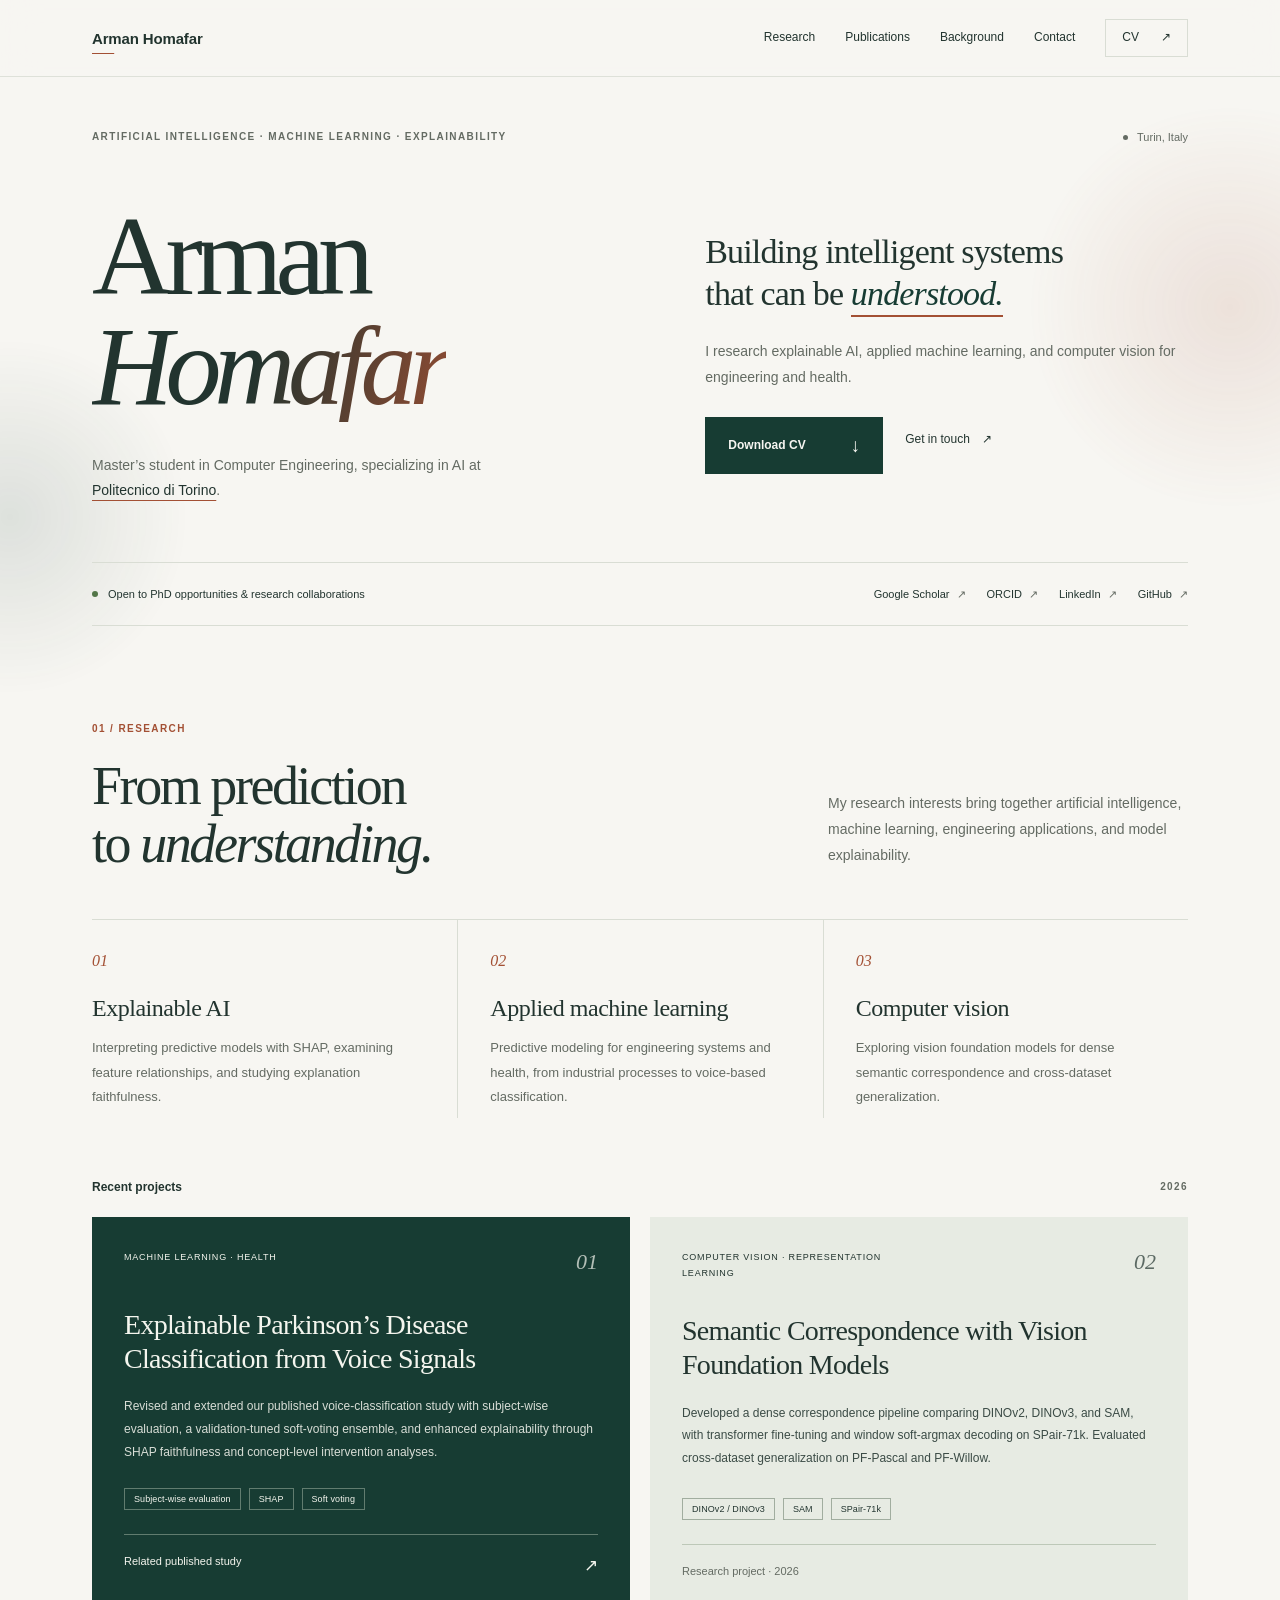
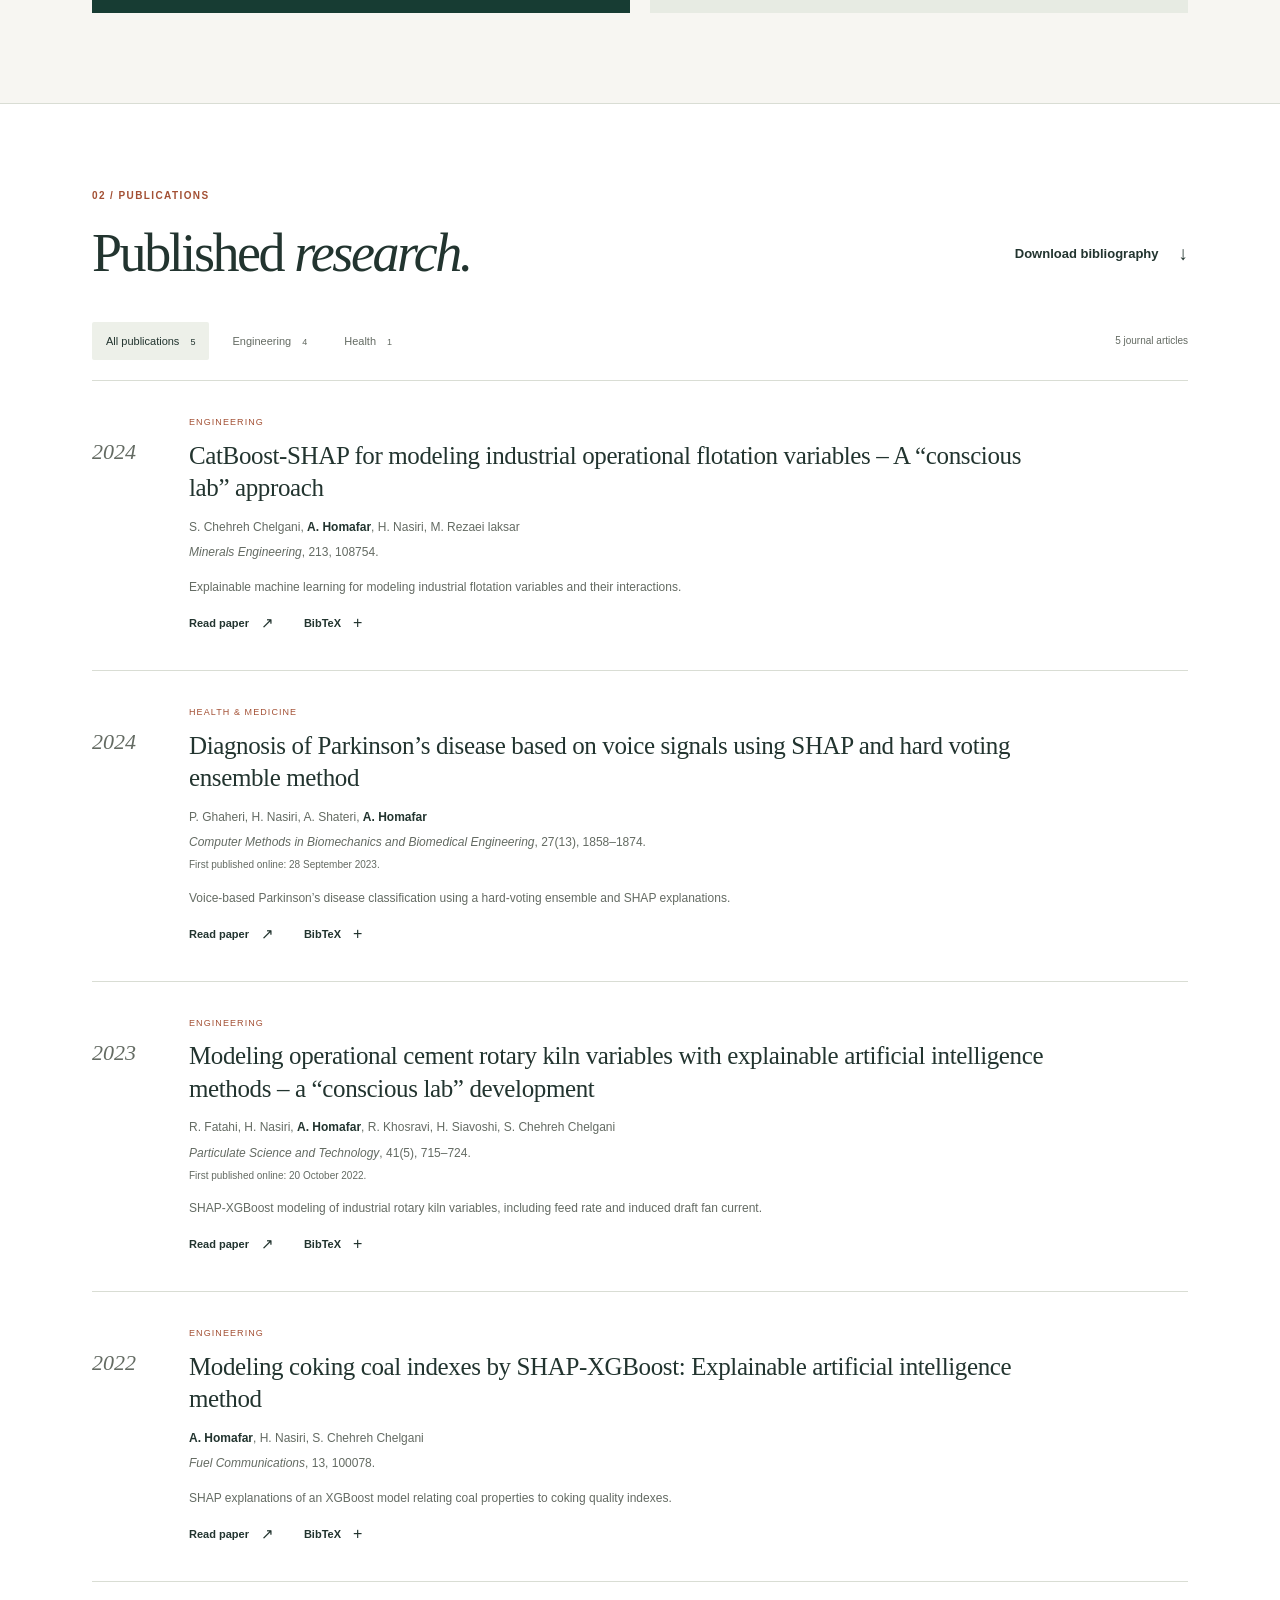
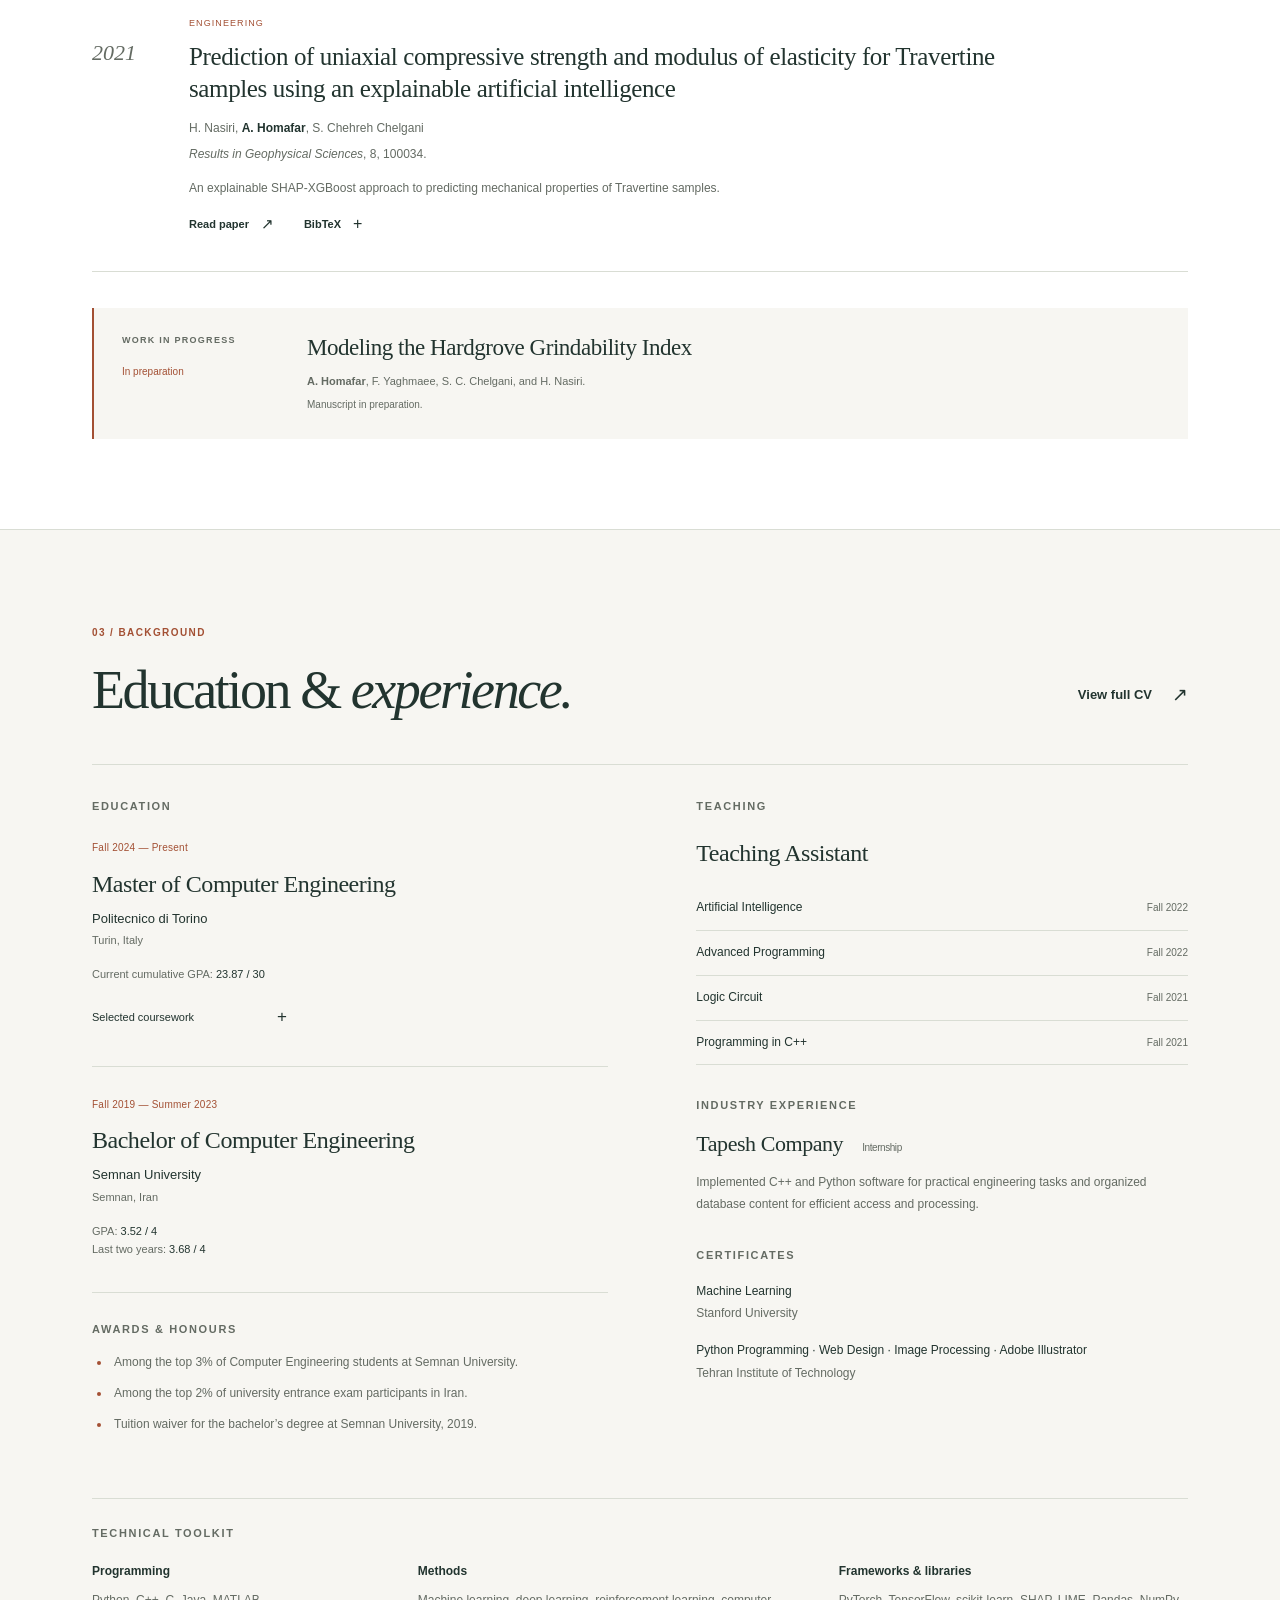
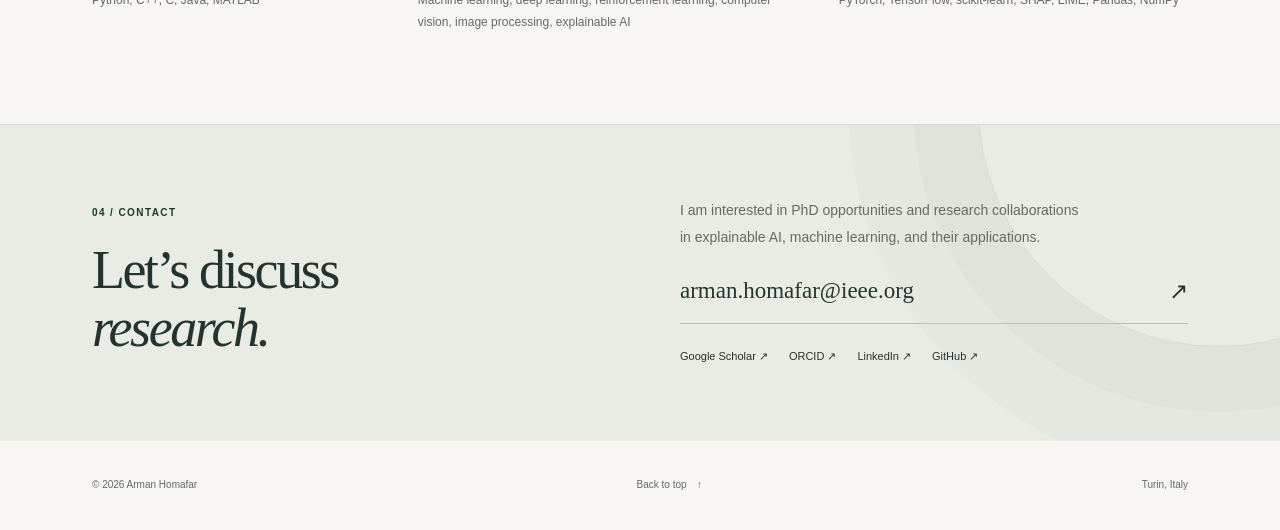
==== commit 0015b843: "Simplify hero and add motion design" ====
--- a/index.html
+++ b/index.html
@@ -5,25 +5,25 @@
   <meta name="viewport" content="width=device-width, initial-scale=1">
   <meta name="theme-color" content="#f7f6f2">
   <title>Arman Homafar | Machine Learning & Explainable AI</title>
-  <meta name="description" content="Arman Homafar, master's student in Computer Engineering at Politecnico di Torino. Research in explainable AI, applied machine learning, and computer vision. Publications, projects, and CV.">
+  <meta name="description" content="Arman Homafar, master's student in Computer Engineering specializing in AI at Politecnico di Torino. Research in explainable AI, applied machine learning, and computer vision.">
   <link rel="canonical" href="https://arman-homafar.github.io/">
   <meta property="og:type" content="website">
   <meta property="og:title" content="Arman Homafar | Machine Learning & Explainable AI">
-  <meta property="og:description" content="Research, publications, and projects in explainable AI and applied machine learning. Master's student at Politecnico di Torino.">
+  <meta property="og:description" content="Master's student in Computer Engineering specializing in AI at Politecnico di Torino. Research in explainable AI, applied machine learning, and computer vision.">
   <meta property="og:url" content="https://arman-homafar.github.io/">
   <meta name="twitter:card" content="summary">
   <link rel="icon" type="image/svg+xml" href="assets/favicon.svg">
   <link rel="stylesheet" href="assets/styles.css">
   <script src="assets/site.js" defer></script>
   <script type="application/ld+json">
-  {"@context":"https://schema.org","@type":"Person","name":"Arman Homafar","url":"https://arman-homafar.github.io/","email":"mailto:arman.homafar@ieee.org","description":"Master's student in Computer Engineering at Politecnico di Torino, with research interests in artificial intelligence, machine learning, engineering applications of machine learning, and explainable AI.","alumniOf":{"@type":"CollegeOrUniversity","name":"Semnan University"},"sameAs":["https://scholar.google.com/citations?user=gQLnkNoAAAAJ&hl=en","https://orcid.org/0000-0002-8932-5340","https://www.linkedin.com/in/homafar","https://github.com/Arman-Homafar"],"knowsAbout":["Explainable artificial intelligence","Machine learning","Computer vision"]}
+  {"@context":"https://schema.org","@type":"Person","name":"Arman Homafar","url":"https://arman-homafar.github.io/","email":"mailto:arman.homafar@ieee.org","description":"Master's student in Computer Engineering specializing in artificial intelligence at Politecnico di Torino, with research interests in machine learning, engineering applications, and explainable AI.","alumniOf":{"@type":"CollegeOrUniversity","name":"Semnan University"},"sameAs":["https://scholar.google.com/citations?user=gQLnkNoAAAAJ&hl=en","https://orcid.org/0000-0002-8932-5340","https://www.linkedin.com/in/homafar","https://github.com/Arman-Homafar"],"knowsAbout":["Explainable artificial intelligence","Machine learning","Computer vision"]}
   </script>
 </head>
 <body>
   <a class="skip-link" href="#main">Skip to content</a>
   <header class="site-header">
     <div class="header-inner">
-      <a class="brand" href="#home" aria-label="Arman Homafar, home"><span class="brand-mark" aria-hidden="true">ah<span>.</span></span><span class="brand-caption">Arman Homafar</span></a>
+      <a class="brand" href="#home" aria-label="Arman Homafar, home"><span class="brand-name">Arman Homafar</span></a>
       <nav aria-label="Main navigation">
         <a href="#research">Research</a><a href="#publications">Publications</a><a href="#background">Background</a><a href="#contact">Contact</a>
         <a class="nav-cv" href="assets/Arman-Homafar-CV.pdf">CV <span aria-hidden="true">↗</span></a>
@@ -33,10 +33,10 @@
 
   <main id="main">
     <section class="hero page-width" id="home" aria-labelledby="name">
-      <div class="hero-topline"><span class="eyebrow">Computer engineering · Artificial intelligence</span><span class="location"><span class="small-dot" aria-hidden="true"></span> Turin, Italy</span></div>
+      <div class="hero-topline"><span class="eyebrow">Artificial intelligence · Machine learning · Explainability</span><span class="location"><span class="small-dot" aria-hidden="true"></span> Turin, Italy</span></div>
       <div class="hero-grid">
-        <div class="hero-title"><h1 id="name">Arman<br><em>Homafar<span class="name-dot">.</span></em></h1><p class="hero-role">Master’s student in Computer Engineering<br><a href="https://www.polito.it/en">Politecnico di Torino</a></p></div>
-        <div class="hero-introduction"><p class="hero-statement">Machine learning.<br>Meaningful <em>explanations.</em></p><p>I study artificial intelligence and machine learning, with a particular interest in explainable AI and its applications to engineering and health.</p><p>My work spans SHAP-based predictive modeling, voice-based Parkinson’s disease classification, and semantic correspondence with vision foundation models.</p><a class="button button-dark" href="assets/Arman-Homafar-CV.pdf" download>Download CV <span aria-hidden="true">↓</span></a><a class="hero-email" href="mailto:arman.homafar@ieee.org">Get in touch <span aria-hidden="true">↗</span></a></div>
+        <div class="hero-title"><h1 id="name"><span class="name-line">Arman</span><span class="name-line"><em>Homafar</em></span></h1><p class="hero-role">Master’s student in Computer Engineering, specializing in AI at <a href="https://www.polito.it/en">Politecnico di Torino</a>.</p></div>
+        <div class="hero-introduction"><p class="hero-statement">Building intelligent systems<br>that can be <em>understood.</em></p><p>I research explainable AI, applied machine learning, and computer vision for engineering and health.</p><div class="hero-actions"><a class="button button-dark" href="assets/Arman-Homafar-CV.pdf" download>Download CV <span aria-hidden="true">↓</span></a><a class="hero-email" href="mailto:arman.homafar@ieee.org">Get in touch <span aria-hidden="true">↗</span></a></div></div>
       </div>
       <div class="hero-footer"><p><span class="status-dot" aria-hidden="true"></span>Open to PhD opportunities & research collaborations</p><div class="profile-links" aria-label="Academic and professional profiles"><a href="https://scholar.google.com/citations?user=gQLnkNoAAAAJ&amp;hl=en">Google Scholar <span aria-hidden="true">↗</span></a><a href="https://orcid.org/0000-0002-8932-5340" rel="me">ORCID <span aria-hidden="true">↗</span></a><a href="https://www.linkedin.com/in/homafar" rel="me">LinkedIn <span aria-hidden="true">↗</span></a><a href="https://github.com/Arman-Homafar" rel="me">GitHub <span aria-hidden="true">↗</span></a></div></div>
     </section>
--- a/assets/styles.css
+++ b/assets/styles.css
@@ -1,17 +1,39 @@
 @charset "UTF-8";
 :root{--paper:#f7f6f2;--white:#fff;--ink:#22342f;--forest:#173c33;--muted:#646b63;--line:#d9ddd4;--accent:#a35034;--pale:#edf0e9;--serif:Georgia,"Times New Roman",serif;--sans:-apple-system,BlinkMacSystemFont,"Segoe UI",Helvetica,Arial,sans-serif}
-*{box-sizing:border-box}html{scroll-behavior:smooth;scroll-padding-top:106px}body{margin:0;background:var(--paper);color:var(--ink);font-family:var(--sans);font-size:16px;line-height:1.65;-webkit-font-smoothing:antialiased}::selection{background:#d9e5ce}a{color:inherit;text-decoration-thickness:1px;text-underline-offset:5px}a:hover{color:var(--accent)}button,summary,a{-webkit-tap-highlight-color:transparent}button{font:inherit}button,a,summary{touch-action:manipulation}a:focus-visible,button:focus-visible,summary:focus-visible{outline:3px solid var(--accent);outline-offset:5px;border-radius:2px}button{cursor:pointer}h1,h2,h3,h4,p{margin:0}h1,h2,h3,h4{font-weight:500;line-height:1.2}h1,h2{font-family:var(--serif);letter-spacing:-.045em}h2{font-size:54px;line-height:1.08}h2 em{font-weight:400}em{font-style:italic}ul{padding-left:19px}strong{font-weight:600}[hidden]{display:none!important}.page-width{max-width:1160px;margin:0 auto;padding-inline:32px}.eyebrow{text-transform:uppercase;letter-spacing:.14em;font-size:10px;font-weight:650;line-height:1.6}.small-heading{font-size:11px;text-transform:uppercase;letter-spacing:.15em;font-weight:650;margin-bottom:27px;color:var(--muted)}.text-link{text-decoration:none;font-size:13px;font-weight:600;display:inline-flex;align-items:center;gap:20px;padding:9px 0}.text-link span{font-size:19px;font-weight:400}.sr-only{position:absolute;width:1px;height:1px;padding:0;margin:-1px;overflow:hidden;clip:rect(0,0,0,0);white-space:nowrap;border:0}.skip-link{position:fixed;top:-100px;left:16px;z-index:100;background:var(--forest);color:white;padding:12px 20px}.skip-link:focus{top:12px;color:white}
-.site-header{position:sticky;top:0;z-index:20;background:rgba(247,246,242,.97);border-bottom:1px solid var(--line)}.header-inner{max-width:1160px;margin:auto;padding:0 32px;height:84px;display:flex;justify-content:space-between;align-items:center;gap:24px}.brand{display:flex;align-items:center;gap:18px;text-decoration:none}.brand-mark{font:italic 34px var(--serif);letter-spacing:-3px;line-height:1}.brand-mark span{color:var(--accent)}.brand-caption{font-size:12px;font-weight:600;letter-spacing:.015em}.site-header nav{display:flex;align-items:center;gap:30px}.site-header nav a{font-size:12px;text-decoration:none;font-weight:500;padding:12px 0}.site-header nav a[aria-current="location"]{color:var(--accent)}.site-header nav .nav-cv{padding:8px 16px;border:1px solid var(--line);display:flex;gap:22px}.nav-cv:hover{border-color:var(--accent)}
-.hero{padding-top:51px}.hero-topline{display:flex;justify-content:space-between;align-items:center;gap:20px;color:var(--muted)}.location{font-size:11px;display:flex;align-items:center;gap:9px}.small-dot{width:5px;height:5px;border-radius:50%;background:var(--muted)}.hero-grid{display:grid;grid-template-columns:1.08fr 1fr;gap:92px;align-items:center;margin:56px 0 59px}.hero h1{font-size:112px;line-height:.98;letter-spacing:-.065em;font-weight:400}.hero h1 em{font-weight:400}.name-dot{color:var(--accent)}.hero-role{font-size:13px;line-height:1.9;margin-top:31px;color:var(--muted)}.hero-role a{color:var(--ink)}.hero-statement{font:34px/1.23 var(--serif);letter-spacing:-.025em;margin-bottom:23px}.hero-statement em{color:var(--forest)}.hero-introduction>p:not(.hero-statement){font-size:14px;line-height:1.9;color:var(--muted);margin-bottom:15px}.button{display:inline-flex;align-items:center;justify-content:space-between;gap:45px;min-height:48px;padding:12px 22px;text-decoration:none;font-size:12px;font-weight:600;margin-top:11px}.button-dark{background:var(--forest);color:var(--paper);border:1px solid var(--forest)}.button-dark:hover{background:#254f43;color:white}.button span{font-size:19px;font-weight:400}.hero-email{margin-left:22px;font-size:12px;text-decoration:none;white-space:nowrap}.hero-email span{padding-left:9px}.hero-footer{display:flex;align-items:center;justify-content:space-between;gap:22px;padding:22px 0;border-block:1px solid var(--line)}.hero-footer>p{font-size:11px;display:flex;align-items:center;gap:10px}.status-dot{width:6px;height:6px;background:#537648;border-radius:50%;flex:none}.profile-links{display:flex;flex-wrap:wrap;gap:21px}.profile-links a{font-size:11px;text-decoration:none;white-space:nowrap}.profile-links span{margin-left:4px;color:var(--muted)}
+*{box-sizing:border-box}html{scroll-behavior:smooth;scroll-padding-top:106px}body{margin:0;background:var(--paper);color:var(--ink);font-family:var(--sans);font-size:16px;line-height:1.65;-webkit-font-smoothing:antialiased;overflow-x:hidden}::selection{background:#d9e5ce}a{color:inherit;text-decoration-thickness:1px;text-underline-offset:5px}a:hover{color:var(--accent)}button,summary,a{-webkit-tap-highlight-color:transparent}button{font:inherit}button,a,summary{touch-action:manipulation}a:focus-visible,button:focus-visible,summary:focus-visible{outline:3px solid var(--accent);outline-offset:5px;border-radius:2px}button{cursor:pointer}h1,h2,h3,h4,p{margin:0}h1,h2,h3,h4{font-weight:500;line-height:1.2}h1,h2{font-family:var(--serif);letter-spacing:-.045em}h2{font-size:54px;line-height:1.08}h2 em{font-weight:400}em{font-style:italic}ul{padding-left:19px}strong{font-weight:600}[hidden]{display:none!important}.page-width{max-width:1160px;margin:0 auto;padding-inline:32px}.eyebrow{text-transform:uppercase;letter-spacing:.14em;font-size:10px;font-weight:650;line-height:1.6}.small-heading{font-size:11px;text-transform:uppercase;letter-spacing:.15em;font-weight:650;margin-bottom:27px;color:var(--muted)}.text-link{text-decoration:none;font-size:13px;font-weight:600;display:inline-flex;align-items:center;gap:20px;padding:9px 0}.text-link span{font-size:19px;font-weight:400}.sr-only{position:absolute;width:1px;height:1px;padding:0;margin:-1px;overflow:hidden;clip:rect(0,0,0,0);white-space:nowrap;border:0}.skip-link{position:fixed;top:-100px;left:16px;z-index:100;background:var(--forest);color:white;padding:12px 20px}.skip-link:focus{top:12px;color:white}
+.site-header{position:sticky;top:0;z-index:20;background:rgba(247,246,242,.82);border-bottom:1px solid rgba(217,221,212,.82);backdrop-filter:blur(18px);-webkit-backdrop-filter:blur(18px);transition:box-shadow .35s ease,background .35s ease}.site-header.is-scrolled{background:rgba(247,246,242,.94);box-shadow:0 10px 32px rgba(34,52,47,.06)}.header-inner{max-width:1160px;margin:auto;padding:0 32px;height:76px;display:flex;justify-content:space-between;align-items:center;gap:24px}.brand{display:flex;align-items:center;text-decoration:none}.brand-name{position:relative;font:600 15px var(--sans);letter-spacing:-.01em}.brand-name::after{content:"";position:absolute;left:0;bottom:-7px;width:100%;height:1px;background:var(--accent);transform:scaleX(.2);transform-origin:left;transition:transform .45s cubic-bezier(.2,.8,.2,1)}.brand:hover .brand-name::after{transform:scaleX(1)}.site-header nav{display:flex;align-items:center;gap:30px}.site-header nav a{font-size:12px;text-decoration:none;font-weight:500;padding:12px 0;position:relative}.site-header nav a:not(.nav-cv)::after{content:"";position:absolute;left:0;right:0;bottom:7px;height:1px;background:currentColor;transform:scaleX(0);transition:transform .35s ease}.site-header nav a:hover::after,.site-header nav a[aria-current="location"]::after{transform:scaleX(1)}.site-header nav a[aria-current="location"]{color:var(--accent)}.site-header nav .nav-cv{padding:8px 16px;border:1px solid var(--line);display:flex;gap:22px;transition:background .3s ease,border-color .3s ease,transform .3s ease}.nav-cv:hover{border-color:var(--accent);transform:translateY(-2px)}
+.hero{padding-top:51px;position:relative;isolation:isolate}.hero::before,.hero::after{content:"";position:absolute;z-index:-1;border-radius:50%;filter:blur(2px);pointer-events:none}.hero::before{width:420px;height:420px;right:-220px;top:20px;background:radial-gradient(circle,rgba(163,80,52,.12),rgba(163,80,52,0) 68%);animation:ambient-drift 12s ease-in-out infinite}.hero::after{width:360px;height:360px;left:-230px;top:260px;background:radial-gradient(circle,rgba(23,60,51,.11),rgba(23,60,51,0) 70%);animation:ambient-drift 15s ease-in-out -5s infinite reverse}.hero-topline{display:flex;justify-content:space-between;align-items:center;gap:20px;color:var(--muted);animation:fade-down .8s .05s both}.location{font-size:11px;display:flex;align-items:center;gap:9px}.small-dot{width:5px;height:5px;border-radius:50%;background:var(--muted);animation:soft-pulse 2.6s ease-in-out infinite}.hero-grid{display:grid;grid-template-columns:1.08fr 1fr;gap:92px;align-items:center;margin:56px 0 59px}.hero h1{font-size:112px;line-height:.98;letter-spacing:-.065em;font-weight:400}.hero h1 em{font-weight:400;background:linear-gradient(105deg,var(--ink) 20%,var(--accent) 48%,var(--ink) 76%);background-size:240% auto;-webkit-background-clip:text;background-clip:text;color:transparent;animation:name-shimmer 8s linear infinite}.name-line{display:block;overflow:hidden;animation:name-rise .95s cubic-bezier(.16,1,.3,1) both}.name-line:nth-child(2){animation-delay:.12s}.hero-role{font-size:14px;line-height:1.8;margin-top:31px;color:var(--muted);max-width:440px;animation:fade-up .8s .38s both}.hero-role a{color:var(--ink);text-decoration-color:var(--accent)}.hero-introduction{animation:fade-up .9s .24s both}.hero-statement{font:34px/1.23 var(--serif);letter-spacing:-.025em;margin-bottom:23px}.hero-statement em{color:var(--forest);position:relative}.hero-statement em::after{content:"";position:absolute;left:0;right:0;bottom:-5px;height:2px;background:var(--accent);transform-origin:left;animation:line-grow 1s .85s both}.hero-introduction>p:not(.hero-statement){font-size:14px;line-height:1.9;color:var(--muted);margin-bottom:15px;max-width:490px}.hero-actions{display:flex;align-items:center;flex-wrap:wrap}.button{display:inline-flex;align-items:center;justify-content:space-between;gap:45px;min-height:48px;padding:12px 22px;text-decoration:none;font-size:12px;font-weight:600;margin-top:11px;position:relative;overflow:hidden;transition:transform .3s ease,box-shadow .3s ease}.button::before{content:"";position:absolute;inset:0;transform:translateX(-125%) skewX(-20deg);background:linear-gradient(90deg,transparent,rgba(255,255,255,.22),transparent);transition:transform .65s ease}.button:hover::before{transform:translateX(125%) skewX(-20deg)}.button-dark{background:var(--forest);color:var(--paper);border:1px solid var(--forest)}.button-dark:hover{background:#254f43;color:white;transform:translateY(-3px);box-shadow:0 12px 30px rgba(23,60,51,.18)}.button span{font-size:19px;font-weight:400;animation:arrow-bob 1.8s ease-in-out infinite}.hero-email{margin-left:22px;font-size:12px;text-decoration:none;white-space:nowrap;transition:transform .3s ease}.hero-email:hover{transform:translateX(4px)}.hero-email span{padding-left:9px}.hero-footer{display:flex;align-items:center;justify-content:space-between;gap:22px;padding:22px 0;border-block:1px solid var(--line);animation:fade-up .8s .62s both}.hero-footer>p{font-size:11px;display:flex;align-items:center;gap:10px}.status-dot{width:6px;height:6px;background:#537648;border-radius:50%;flex:none;box-shadow:0 0 0 0 rgba(83,118,72,.55);animation:status-pulse 2.2s ease-out infinite}.profile-links{display:flex;flex-wrap:wrap;gap:21px}.profile-links a{font-size:11px;text-decoration:none;white-space:nowrap;transition:transform .25s ease}.profile-links a:hover{transform:translateY(-2px)}.profile-links span{margin-left:4px;color:var(--muted);display:inline-block;transition:transform .25s ease}.profile-links a:hover span{transform:translate(2px,-2px)}
 .section{padding-top:95px;padding-bottom:90px}.section-heading{display:flex;align-items:flex-end;justify-content:space-between;gap:64px;margin-bottom:45px}.section-index{color:var(--accent);margin-bottom:20px}.section-intro{font-size:14px;line-height:1.85;color:var(--muted);max-width:360px;padding-bottom:5px}.research-topics{display:grid;grid-template-columns:repeat(3,1fr);border-top:1px solid var(--line);margin-top:42px}.research-topic{padding:28px 32px 8px 0}.research-topic+.research-topic{padding-left:32px;border-left:1px solid var(--line)}.topic-number{font:italic 16px var(--serif);color:var(--accent)}.research-topic h3{font-family:var(--serif);font-size:24px;letter-spacing:-.02em;margin:20px 0 13px}.research-topic p{font-size:13px;line-height:1.9;color:var(--muted)}.subsection-heading{display:flex;justify-content:space-between;align-items:center;margin:61px 0 22px}.subsection-heading h3{font-size:12px;font-weight:600}.subsection-heading>span{color:var(--muted)}.projects-grid{display:grid;grid-template-columns:1fr 1fr;gap:20px}.project{padding:32px;display:flex;flex-direction:column;min-height:379px}.project-health{background:var(--forest);color:#f4f5ee}.project-vision{background:#e7ebe3;color:var(--ink)}.project-top{display:flex;justify-content:space-between;gap:20px;align-items:start;margin-bottom:33px}.project-category{font-size:9px;text-transform:uppercase;letter-spacing:.09em;line-height:1.8;max-width:250px}.project-number{font:italic 22px var(--serif);opacity:.7}.project h4{font:28px/1.2 var(--serif);letter-spacing:-.025em;max-width:410px;margin-bottom:20px}.project p{font-size:12px;line-height:1.9;opacity:.87;margin-bottom:24px}.project-tags{display:flex;gap:8px;flex-wrap:wrap;margin-top:auto;margin-bottom:24px}.project-tags span{font-size:9px;letter-spacing:.01em;border:1px solid #a1ad9f;padding:3px 9px}.project-health .project-tags span{border-color:#617c6f}.project a,.project-caption{font-size:11px;text-decoration:none;padding-top:17px;border-top:1px solid #bdc8b8;display:block}.project a{border-color:#617c6f;display:flex;justify-content:space-between}.project a:hover{color:#e6c6aa}.project a span{font-size:17px}.project-caption{color:var(--muted)}
 .publications-section{background:#fff;border-block:1px solid var(--line)}.publications-section .section{padding-top:84px}.publications-section .section-heading{margin-bottom:40px}.bibliography-download{margin-bottom:3px;white-space:nowrap}.publication-toolbar{display:flex;justify-content:space-between;gap:25px;align-items:center;border-bottom:1px solid var(--line);padding-bottom:20px}.publication-filters{display:flex;gap:9px;flex-wrap:wrap}.publication-filters button{border:1px solid transparent;background:transparent;font-size:11px;padding:9px 13px;color:var(--muted);border-radius:2px}.publication-filters button span{margin-left:8px;font-size:9px}.publication-filters button:hover{border-color:var(--line);color:var(--ink)}.publication-filters button[aria-pressed="true"]{background:var(--pale);color:var(--ink)}.publication-count{font-size:10px;color:var(--muted);white-space:nowrap}.publication{display:grid;grid-template-columns:73px 1fr;gap:24px;padding:34px 0;border-bottom:1px solid var(--line)}.publication-year{font:italic 22px var(--serif);color:var(--muted);padding-top:24px}.publication-category{font-size:9px;text-transform:uppercase;letter-spacing:.12em;color:var(--accent);margin-bottom:10px}.publication h3{font:25px/1.3 var(--serif);letter-spacing:-.015em;max-width:875px;margin-bottom:12px}.publication h3 a{text-decoration:none}.authors{font-size:12px;line-height:1.8;color:var(--muted);margin-bottom:5px}.authors strong{color:var(--ink);font-weight:600}.journal{font-size:12px;color:var(--muted)}.publication-note{font-size:10px;color:var(--muted);margin-top:4px}.publication-summary{font-size:12px;color:var(--muted);margin-top:15px;max-width:750px}.publication-actions{position:relative;display:flex;flex-wrap:wrap;gap:5px 30px;align-items:start;margin-top:12px}.publication-actions .text-link{font-size:11px;gap:12px;padding:0;line-height:26px}.publication-actions .text-link span{font-size:15px}.citation{font-size:11px}.citation summary{cursor:pointer;list-style:none;line-height:26px;display:flex;gap:12px;align-items:center;font-weight:600}.citation summary::-webkit-details-marker{display:none}.citation summary span{font-size:16px;font-weight:400}.citation[open]{width:100%}.citation[open] summary{max-width:75px}.citation[open] summary span{transform:rotate(45deg)}.citation-content{padding:20px;background:var(--paper);border:1px solid var(--line);margin:14px 0 3px}.citation pre{white-space:pre-wrap;overflow-wrap:anywhere;font-size:11px;line-height:1.7;margin:0 0 14px;font-family:ui-monospace,SFMono-Regular,Consolas,monospace}.copy-citation{font-size:11px;padding:7px 12px;border:1px solid var(--line);background:white;color:var(--ink)}.copy-citation:hover{border-color:var(--forest)}.in-preparation{margin-top:36px;border-left:2px solid var(--accent);background:var(--paper);padding:25px 28px;display:grid;grid-template-columns:160px 1fr;gap:25px}.in-preparation .eyebrow{font-size:9px;display:block;color:var(--muted);margin-bottom:9px}.status-label{font-size:10px;color:var(--accent);display:inline-block}.in-preparation h3{font:23px/1.3 var(--serif);letter-spacing:-.02em;margin-bottom:9px}.in-preparation p{font-size:11px;color:var(--muted)}.in-preparation .preparation-note{margin-top:7px;font-size:10px}
 .background-grid{display:grid;grid-template-columns:1.05fr 1fr;gap:88px;border-top:1px solid var(--line);padding-top:35px}.education-entry+.education-entry{margin-top:35px;padding-top:30px;border-top:1px solid var(--line)}.date-label{font-size:10px;color:var(--accent);margin-bottom:12px;letter-spacing:.025em}.education-entry h4{font:24px/1.3 var(--serif);letter-spacing:-.02em;margin-bottom:8px}.institution{font-size:13px}.institution span{display:block;font-size:11px;color:var(--muted);margin-top:2px}.grade{font-size:11px;color:var(--muted);margin:16px 0 0}.grade strong{color:var(--ink);font-weight:500}.coursework{margin-top:19px}.coursework summary{font-size:11px;cursor:pointer;display:flex;justify-content:space-between;list-style:none;max-width:195px;align-items:center}.coursework summary::-webkit-details-marker{display:none}.coursework summary span{font-size:17px}.coursework[open] summary span{transform:rotate(45deg)}.coursework ul{list-style:none;padding:0;margin:14px 0}.coursework li{display:flex;gap:20px;justify-content:space-between;font-size:11px;border-top:1px solid var(--line);padding:9px 0}.coursework li strong{white-space:nowrap;font-weight:500}.honours{margin-top:34px;padding-top:30px;border-top:1px solid var(--line)}.honours .small-heading{margin-bottom:16px}.honours ul{font-size:12px;line-height:1.8;color:var(--muted);margin:0}.honours li{padding-left:3px;margin-bottom:9px}.honours li::marker{color:var(--accent)}.experience-role{font:24px var(--serif);margin-bottom:19px;letter-spacing:-.02em}.teaching-list>div{display:flex;justify-content:space-between;gap:20px;padding:12px 0;border-bottom:1px solid var(--line);font-size:12px}.teaching-list time{color:var(--muted);font-size:10px;white-space:nowrap;padding-top:2px}.experience-block{margin-top:34px}.experience-block .small-heading{margin-bottom:18px}.experience-block h4{font:22px var(--serif);margin-bottom:14px;letter-spacing:-.02em}.experience-block h4 span{font:10px var(--sans);color:var(--muted);margin-left:14px}.experience-block p{font-size:12px;line-height:1.85;color:var(--muted);margin-bottom:15px}.experience-block p strong{font-weight:500;color:var(--ink)}.toolkit{border-top:1px solid var(--line);margin-top:54px;padding-top:28px}.toolkit .small-heading{margin-bottom:24px}.toolkit-grid{display:grid;grid-template-columns:.9fr 1.2fr 1.1fr;gap:40px}.toolkit h4{font-size:12px;font-weight:600;margin-bottom:10px}.toolkit p{font-size:12px;line-height:1.9;color:var(--muted)}
-.contact-section{background:#e8ece3;border-top:1px solid #d5ddcf}.contact-inner{display:grid;grid-template-columns:1fr 1fr;align-items:center;gap:80px;padding-top:72px;padding-bottom:76px}.contact-section .section-index{color:var(--forest)}.contact-copy>p{font-size:14px;color:var(--muted);line-height:1.9;margin-bottom:24px;max-width:410px}.contact-email{display:flex;justify-content:space-between;gap:20px;align-items:center;font:23px/1.5 var(--serif);text-decoration:none;border-bottom:1px solid #b8c4b2;padding-bottom:14px;margin-bottom:23px}.contact-email>span{font:23px var(--sans)}.contact-copy .profile-links{gap:21px}.site-footer{display:flex;justify-content:space-between;gap:20px;align-items:center;min-height:89px;font-size:10px;color:var(--muted)}.site-footer a{text-decoration:none}.site-footer a span{margin-left:8px}
+.contact-section{background:#e8ece3;border-top:1px solid #d5ddcf;position:relative;overflow:hidden}.contact-section::after{content:"";position:absolute;width:480px;height:480px;border:1px solid rgba(23,60,51,.09);border-radius:50%;right:-180px;top:-260px;box-shadow:0 0 0 65px rgba(23,60,51,.025),0 0 0 130px rgba(23,60,51,.018);animation:slow-spin 28s linear infinite;pointer-events:none}.contact-inner{display:grid;grid-template-columns:1fr 1fr;align-items:center;gap:80px;padding-top:72px;padding-bottom:76px;position:relative;z-index:1}.contact-section .section-index{color:var(--forest)}.contact-copy>p{font-size:14px;color:var(--muted);line-height:1.9;margin-bottom:24px;max-width:410px}.contact-email{display:flex;justify-content:space-between;gap:20px;align-items:center;font:23px/1.5 var(--serif);text-decoration:none;border-bottom:1px solid #b8c4b2;padding-bottom:14px;margin-bottom:23px;transition:padding-left .35s ease,border-color .35s ease}.contact-email:hover{padding-left:10px;border-color:var(--accent)}.contact-email>span{font:23px var(--sans);transition:transform .3s ease}.contact-email:hover>span{transform:translate(4px,-4px)}.contact-copy .profile-links{gap:21px}.site-footer{display:flex;justify-content:space-between;gap:20px;align-items:center;min-height:89px;font-size:10px;color:var(--muted)}.site-footer a{text-decoration:none}.site-footer a span{margin-left:8px}
+
+/* Motion system: content stays visible when JavaScript is unavailable. */
+.motion-ready .reveal{opacity:0;transform:translate3d(0,34px,0);transition:opacity .78s ease,transform .88s cubic-bezier(.16,1,.3,1);transition-delay:var(--delay,0ms)}
+.motion-ready .reveal.reveal-left{transform:translate3d(-34px,0,0)}
+.motion-ready .reveal.reveal-right{transform:translate3d(34px,0,0)}
+.motion-ready .reveal.is-visible{opacity:1;transform:translate3d(0,0,0)}
+.research-topic{transition:background .35s ease,transform .35s ease,padding-left .35s ease}.research-topic:hover{background:rgba(255,255,255,.46);transform:translateY(-5px);padding-left:18px}.research-topic+.research-topic:hover{padding-left:48px}.topic-number{display:inline-block;transition:transform .45s cubic-bezier(.16,1,.3,1)}.research-topic:hover .topic-number{transform:rotate(-10deg) scale(1.18)}
+.project{position:relative;overflow:hidden;transform-style:preserve-3d;transition:transform .25s ease,box-shadow .35s ease}.project::before{content:"";position:absolute;inset:-50%;background:linear-gradient(115deg,transparent 38%,rgba(255,255,255,.13) 50%,transparent 62%);transform:translateX(-55%) rotate(8deg);transition:transform .85s ease;pointer-events:none}.project:hover::before{transform:translateX(55%) rotate(8deg)}.project:hover{box-shadow:0 24px 55px rgba(34,52,47,.14)}.project>*{position:relative;z-index:1}.project-number{transition:transform .45s ease}.project:hover .project-number{transform:rotate(8deg) scale(1.14)}
+.publication{transition:background .35s ease,padding-left .35s ease,padding-right .35s ease}.publication:hover{background:linear-gradient(90deg,rgba(237,240,233,.78),rgba(255,255,255,0));padding-left:18px;padding-right:18px}.publication h3 a{background-image:linear-gradient(var(--accent),var(--accent));background-size:0 1px;background-position:0 100%;background-repeat:no-repeat;transition:background-size .55s cubic-bezier(.16,1,.3,1)}.publication:hover h3 a{background-size:100% 1px}.publication-year{transition:color .3s ease,transform .3s ease}.publication:hover .publication-year{color:var(--accent);transform:translateY(-4px)}
+.section-heading h2 em{display:inline-block;transition:color .35s ease,transform .45s cubic-bezier(.16,1,.3,1)}.section-heading:hover h2 em{color:var(--accent);transform:translateX(6px)}
+.coursework summary span,.citation summary span{transition:transform .3s ease}.text-link span{display:inline-block;transition:transform .28s ease}.text-link:hover span{transform:translate(3px,-3px)}
+
+@keyframes fade-down{from{opacity:0;transform:translateY(-16px)}to{opacity:1;transform:none}}
+@keyframes fade-up{from{opacity:0;transform:translateY(24px)}to{opacity:1;transform:none}}
+@keyframes name-rise{from{opacity:0;transform:translateY(105%);filter:blur(7px)}to{opacity:1;transform:translateY(0);filter:blur(0)}}
+@keyframes line-grow{from{transform:scaleX(0)}to{transform:scaleX(1)}}
+@keyframes name-shimmer{to{background-position:-240% center}}
+@keyframes ambient-drift{0%,100%{transform:translate3d(0,0,0) scale(1)}50%{transform:translate3d(-35px,28px,0) scale(1.08)}}
+@keyframes soft-pulse{0%,100%{opacity:.45;transform:scale(.8)}50%{opacity:1;transform:scale(1.3)}}
+@keyframes status-pulse{0%{box-shadow:0 0 0 0 rgba(83,118,72,.5)}70%{box-shadow:0 0 0 9px rgba(83,118,72,0)}100%{box-shadow:0 0 0 0 rgba(83,118,72,0)}}
+@keyframes arrow-bob{0%,100%{transform:translateY(0)}50%{transform:translateY(3px)}}
+@keyframes slow-spin{to{transform:rotate(360deg)}}
 @media(min-width:1450px){.hero{padding-top:64px}.hero-grid{margin-top:68px;margin-bottom:72px}.hero h1{font-size:124px}}
-@media(max-width:1050px){.hero-grid{gap:45px}.hero h1{font-size:96px}.hero-footer{align-items:start;flex-direction:column;gap:15px}.hero-footer .profile-links{gap:27px}.hero-footer>p{font-size:12px}.hero-footer .profile-links a{font-size:12px}.background-grid{gap:50px}.section-heading{gap:35px}.section-intro{max-width:300px}.project{padding:25px}.project h4{font-size:25px}.brand-caption{display:none}.contact-inner{gap:50px}}
-@media(max-width:760px){html{scroll-padding-top:118px}.page-width{padding-inline:24px}.header-inner{padding:0 24px;height:auto;min-height:77px;gap:22px}.brand-mark{font-size:30px}.site-header nav{gap:20px}.site-header nav a{font-size:11px}.site-header nav .nav-cv{padding:6px 9px;gap:12px}.hero{padding-top:32px}.hero-topline{gap:20px}.hero-topline .eyebrow{font-size:8px;max-width:230px}.location{font-size:10px;white-space:nowrap}.hero-grid{grid-template-columns:1fr;gap:32px;margin:37px 0 37px}.hero h1{font-size:94px}.hero-role{font-size:12px;margin-top:23px}.hero-introduction{max-width:550px}.hero-statement{font-size:30px;margin-bottom:18px}.hero-introduction>p:not(.hero-statement){font-size:13px;margin-bottom:12px}.hero-statement br{display:none}.hero-statement em::before{content:" "}.hero-footer{padding:20px 0}.hero-footer>p{font-size:10px}.hero-footer .profile-links{gap:23px}.hero-footer .profile-links a{font-size:11px}.section{padding-top:62px;padding-bottom:60px}.section-heading{display:block;margin-bottom:31px}h2{font-size:43px}.section-index{font-size:9px;margin-bottom:15px}.section-intro{max-width:440px;margin-top:23px;font-size:13px}.research-topics{grid-template-columns:1fr;margin-top:29px}.research-topic,.research-topic+.research-topic{display:grid;grid-template-columns:26px 1fr;gap:0 14px;border-left:none;border-bottom:1px solid var(--line);padding:23px 0}.topic-number{padding-top:6px}.research-topic h3{font-size:23px;margin:0 0 10px}.research-topic p{grid-column:2;font-size:12px;max-width:440px}.subsection-heading{margin-top:36px}.projects-grid{grid-template-columns:1fr;gap:16px}.project{min-height:0;padding:27px}.project-top{margin-bottom:23px}.project h4{font-size:27px;max-width:430px}.project p{font-size:12px}.project-tags{margin-bottom:20px}.publications-section .section{padding-top:60px}.publications-section .section-heading{margin-bottom:23px}.bibliography-download{margin-top:20px}.publication-toolbar{align-items:start;gap:15px;flex-direction:column}.publication-filters{gap:4px}.publication-filters button{padding:8px 10px;font-size:10px}.publication-count{font-size:10px}.publication{grid-template-columns:41px 1fr;gap:16px;padding:28px 0}.publication-year{font-size:17px;padding-top:25px}.publication h3{font-size:22px}.authors,.journal{font-size:11px}.publication-summary{font-size:11px}.publication-category{font-size:8px}.in-preparation{grid-template-columns:1fr;gap:13px;padding:20px 22px}.in-preparation>div:first-child{display:flex;gap:20px;align-items:center}.in-preparation .eyebrow{margin:0}.in-preparation h3{font-size:22px}.background-grid{grid-template-columns:1fr;gap:42px;padding-top:28px}.background-grid .small-heading{margin-bottom:22px}.education-entry h4{font-size:23px}.experience-column{border-top:1px solid var(--line);padding-top:28px}.toolkit{margin-top:32px}.toolkit-grid{grid-template-columns:1fr;gap:23px}.toolkit-grid h4{margin-bottom:7px}.contact-inner{grid-template-columns:1fr;gap:32px;padding-top:54px;padding-bottom:50px}.contact-copy>p{font-size:13px;max-width:480px}.contact-email{font-size:24px;max-width:470px}.site-footer{font-size:9px;min-height:76px}.site-footer>p:last-child{display:none}.section-heading>.text-link{margin-top:17px}}
-@media(max-width:470px){.header-inner{gap:14px;min-height:96px;flex-direction:column;align-items:stretch;padding-top:12px;padding-bottom:9px}.brand{align-self:flex-start}.brand-mark{font-size:25px}.brand-caption{display:block;font-size:10px;margin-left:-5px}.site-header nav{justify-content:space-between;gap:10px}.site-header nav a{padding:6px 0;font-size:10px}.site-header nav .nav-cv{padding:3px 9px;gap:9px}.hero-topline{align-items:flex-start}.hero-topline .eyebrow{max-width:185px;line-height:1.8}.hero h1{font-size:84px}.hero-statement{font-size:28px}.hero-statement br{display:block}.hero-statement em::before{content:""}.hero-footer>p{font-size:9px;align-items:flex-start}.hero-footer .status-dot{margin-top:5px}.hero-footer .profile-links{gap:15px}.hero-footer .profile-links a{font-size:10px}.hero-email{margin-left:16px;font-size:11px}.button{gap:30px;font-size:11px}.publication{grid-template-columns:1fr;gap:7px}.publication-year{padding-top:0;font-size:15px}.publication-category{margin-bottom:8px}.publication h3{font-size:22px}.publication-actions{gap:5px 25px}.citation-content{padding:13px}.contact-email{font-size:20px}.contact-copy .profile-links{gap:17px}.contact-copy .profile-links a{font-size:10px}}
+@media(max-width:1050px){.hero-grid{gap:45px}.hero h1{font-size:96px}.hero-footer{align-items:start;flex-direction:column;gap:15px}.hero-footer .profile-links{gap:27px}.hero-footer>p{font-size:12px}.hero-footer .profile-links a{font-size:12px}.background-grid{gap:50px}.section-heading{gap:35px}.section-intro{max-width:300px}.project{padding:25px}.project h4{font-size:25px}.contact-inner{gap:50px}}
+@media(max-width:760px){html{scroll-padding-top:118px}.page-width{padding-inline:24px}.header-inner{padding:0 24px;height:auto;min-height:77px;gap:22px}.brand-name{font-size:14px}.site-header nav{gap:20px}.site-header nav a{font-size:11px}.site-header nav .nav-cv{padding:6px 9px;gap:12px}.hero{padding-top:32px}.hero-topline{gap:20px}.hero-topline .eyebrow{font-size:8px;max-width:230px}.location{font-size:10px;white-space:nowrap}.hero-grid{grid-template-columns:1fr;gap:32px;margin:37px 0 37px}.hero h1{font-size:94px}.hero-role{font-size:12px;margin-top:23px}.hero-introduction{max-width:550px}.hero-statement{font-size:30px;margin-bottom:18px}.hero-introduction>p:not(.hero-statement){font-size:13px;margin-bottom:12px}.hero-statement br{display:none}.hero-statement em::before{content:" "}.hero-footer{padding:20px 0}.hero-footer>p{font-size:10px}.hero-footer .profile-links{gap:23px}.hero-footer .profile-links a{font-size:11px}.section{padding-top:62px;padding-bottom:60px}.section-heading{display:block;margin-bottom:31px}h2{font-size:43px}.section-index{font-size:9px;margin-bottom:15px}.section-intro{max-width:440px;margin-top:23px;font-size:13px}.research-topics{grid-template-columns:1fr;margin-top:29px}.research-topic,.research-topic+.research-topic{display:grid;grid-template-columns:26px 1fr;gap:0 14px;border-left:none;border-bottom:1px solid var(--line);padding:23px 0}.research-topic:hover,.research-topic+.research-topic:hover{padding-left:12px}.topic-number{padding-top:6px}.research-topic h3{font-size:23px;margin:0 0 10px}.research-topic p{grid-column:2;font-size:12px;max-width:440px}.subsection-heading{margin-top:36px}.projects-grid{grid-template-columns:1fr;gap:16px}.project{min-height:0;padding:27px}.project-top{margin-bottom:23px}.project h4{font-size:27px;max-width:430px}.project p{font-size:12px}.project-tags{margin-bottom:20px}.publications-section .section{padding-top:60px}.publications-section .section-heading{margin-bottom:23px}.bibliography-download{margin-top:20px}.publication-toolbar{align-items:start;gap:15px;flex-direction:column}.publication-filters{gap:4px}.publication-filters button{padding:8px 10px;font-size:10px}.publication-count{font-size:10px}.publication{grid-template-columns:41px 1fr;gap:16px;padding:28px 0}.publication:hover{padding-left:10px;padding-right:10px}.publication-year{font-size:17px;padding-top:25px}.publication h3{font-size:22px}.authors,.journal{font-size:11px}.publication-summary{font-size:11px}.publication-category{font-size:8px}.in-preparation{grid-template-columns:1fr;gap:13px;padding:20px 22px}.in-preparation>div:first-child{display:flex;gap:20px;align-items:center}.in-preparation .eyebrow{margin:0}.in-preparation h3{font-size:22px}.background-grid{grid-template-columns:1fr;gap:42px;padding-top:28px}.background-grid .small-heading{margin-bottom:22px}.education-entry h4{font-size:23px}.experience-column{border-top:1px solid var(--line);padding-top:28px}.toolkit{margin-top:32px}.toolkit-grid{grid-template-columns:1fr;gap:23px}.toolkit-grid h4{margin-bottom:7px}.contact-inner{grid-template-columns:1fr;gap:32px;padding-top:54px;padding-bottom:50px}.contact-copy>p{font-size:13px;max-width:480px}.contact-email{font-size:24px;max-width:470px}.site-footer{font-size:9px;min-height:76px}.site-footer>p:last-child{display:none}.section-heading>.text-link{margin-top:17px}}
+@media(max-width:470px){.header-inner{gap:12px;min-height:92px;flex-direction:column;align-items:stretch;padding-top:12px;padding-bottom:9px}.brand{align-self:flex-start}.brand-name{font-size:13px}.site-header nav{justify-content:space-between;gap:10px}.site-header nav a{padding:6px 0;font-size:10px}.site-header nav .nav-cv{padding:3px 9px;gap:9px}.hero-topline{align-items:flex-start}.hero-topline .eyebrow{max-width:185px;line-height:1.8}.hero h1{font-size:84px}.hero-statement{font-size:28px}.hero-statement br{display:block}.hero-statement em::before{content:""}.hero-footer>p{font-size:9px;align-items:flex-start}.hero-footer .status-dot{margin-top:5px}.hero-footer .profile-links{gap:15px}.hero-footer .profile-links a{font-size:10px}.hero-email{margin-left:16px;font-size:11px}.button{gap:30px;font-size:11px}.publication{grid-template-columns:1fr;gap:7px}.publication-year{padding-top:0;font-size:15px}.publication-category{margin-bottom:8px}.publication h3{font-size:22px}.publication-actions{gap:5px 25px}.citation-content{padding:13px}.contact-email{font-size:20px}.contact-copy .profile-links{gap:17px}.contact-copy .profile-links a{font-size:10px}}
 @media(max-width:470px){.hero-grid>*{min-width:0}.hero h1{font-size:clamp(60px,22vw,84px)}h2{font-size:clamp(33px,11vw,43px)}.contact-email{font-size:clamp(16px,5.3vw,20px);gap:10px}}
 @media(max-width:350px){.site-header nav{gap:7px}.site-header nav a{font-size:9px}.site-header nav .nav-cv{padding-inline:6px;gap:6px}.hero-email{display:inline-block;margin-left:0;margin-top:16px;margin-right:30px}.publication-filters button{padding-inline:8px}.in-preparation>div:first-child{gap:12px}.project{padding:23px}}
-@media(prefers-reduced-motion:reduce){html{scroll-behavior:auto}}
+@media(prefers-reduced-motion:reduce){html{scroll-behavior:auto}*,*::before,*::after{animation-duration:.01ms!important;animation-iteration-count:1!important;transition-duration:.01ms!important}.motion-ready .reveal{opacity:1!important;transform:none!important}}
 @media print{html{scroll-padding:0}body{background:white;font-size:11px;color:#111}.site-header,.skip-link,.publication-toolbar,.publication-actions,.hero-email,.button,.site-footer,.bibliography-download,.project-tags{display:none!important}.page-width{max-width:none;padding-inline:0}.hero{padding-top:0}.hero-topline{margin-bottom:20px}.hero-grid{margin:20px 0;gap:40px}.hero h1{font-size:55px}.hero-statement{font-size:25px}.hero-footer{padding:12px 0}.hero-introduction>p:not(.hero-statement){font-size:11px}.section{padding:30px 0}.section-heading{margin-bottom:22px}h2{font-size:30px}.section-index{margin-bottom:10px}.project{background:#f1f1f1;color:#111;padding:20px;min-height:auto;break-inside:avoid}.project a,.project-caption{color:#111}.publication{padding:18px 0;break-inside:avoid}.publication h3{font-size:19px}.publication-summary{display:none}.publication-year{font-size:16px}.publications-section .section{padding-top:30px}.in-preparation{break-inside:avoid}.contact-section{background:#f1f1f1}.contact-inner{padding:25px;gap:40px}.contact-email{font-size:17px}.background-grid{gap:40px}.research-topic{break-inside:avoid}a{text-decoration:none}.toolkit{margin-top:25px}}
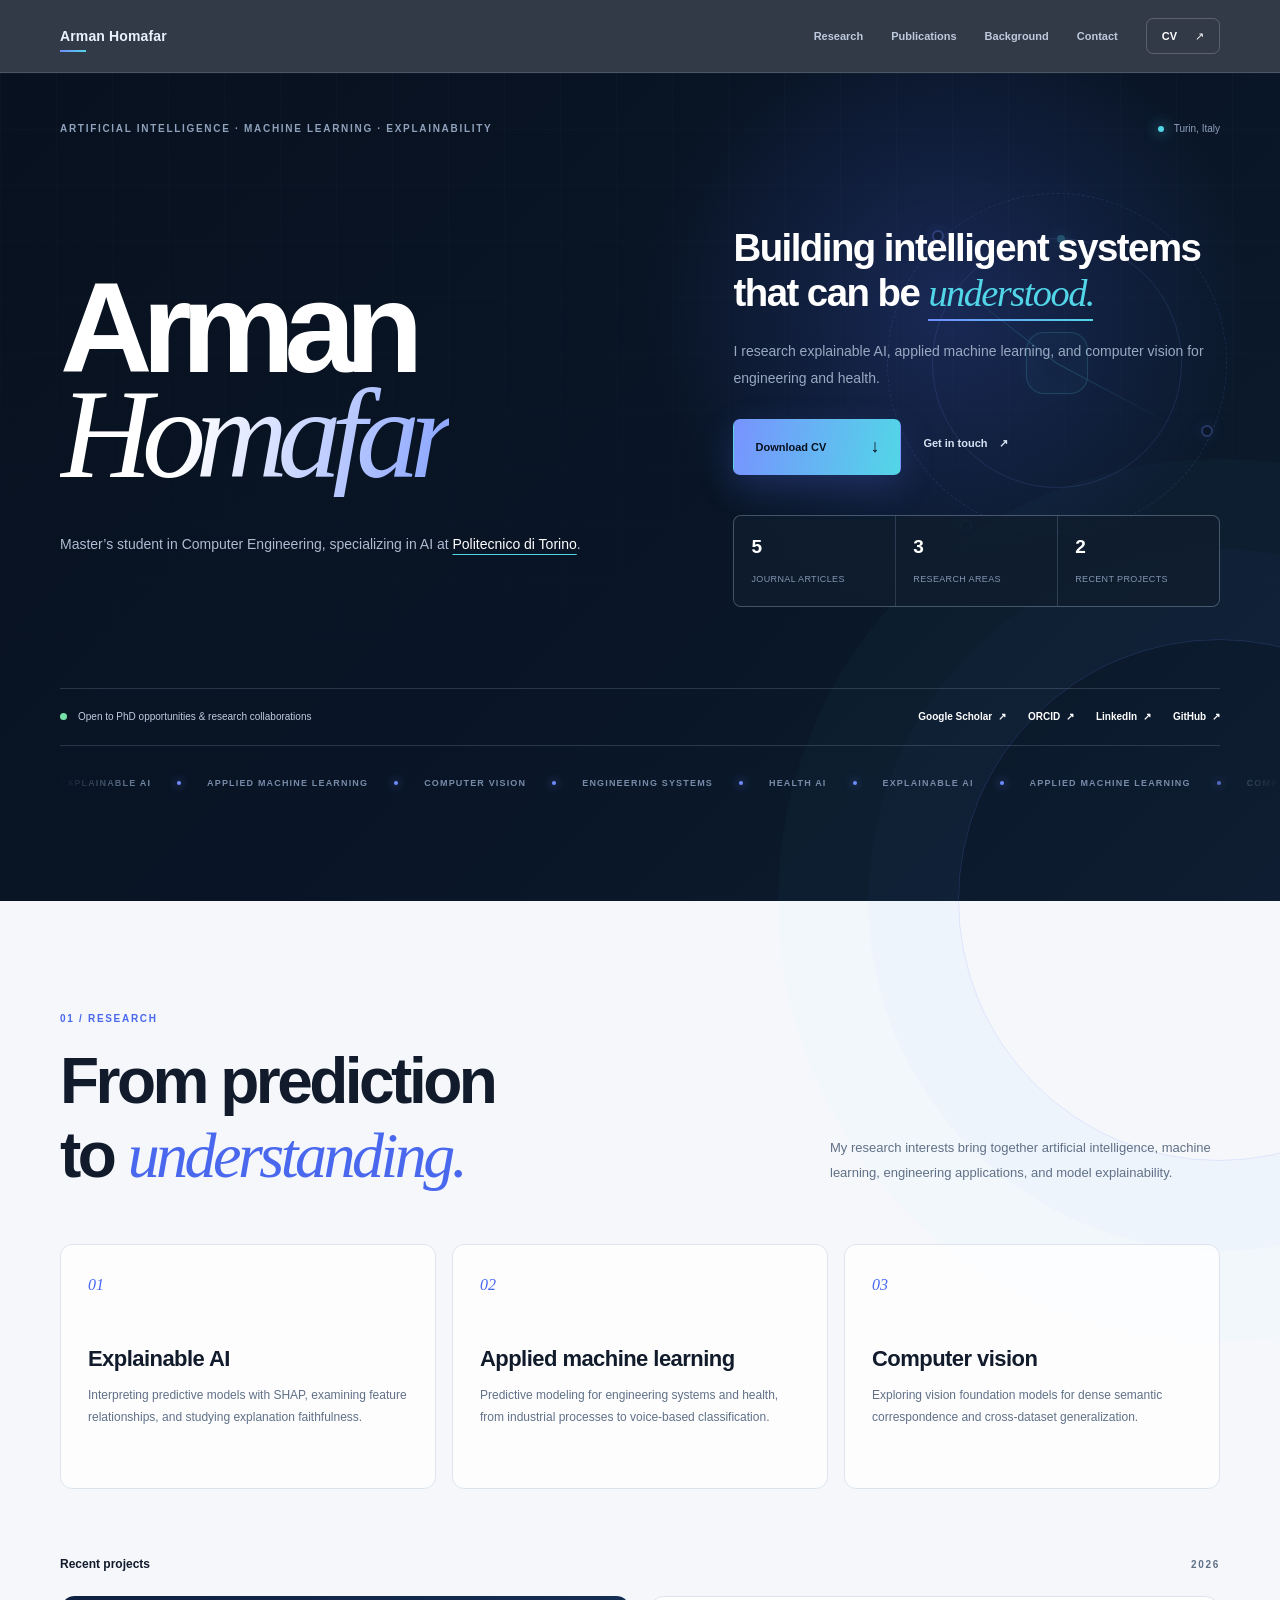
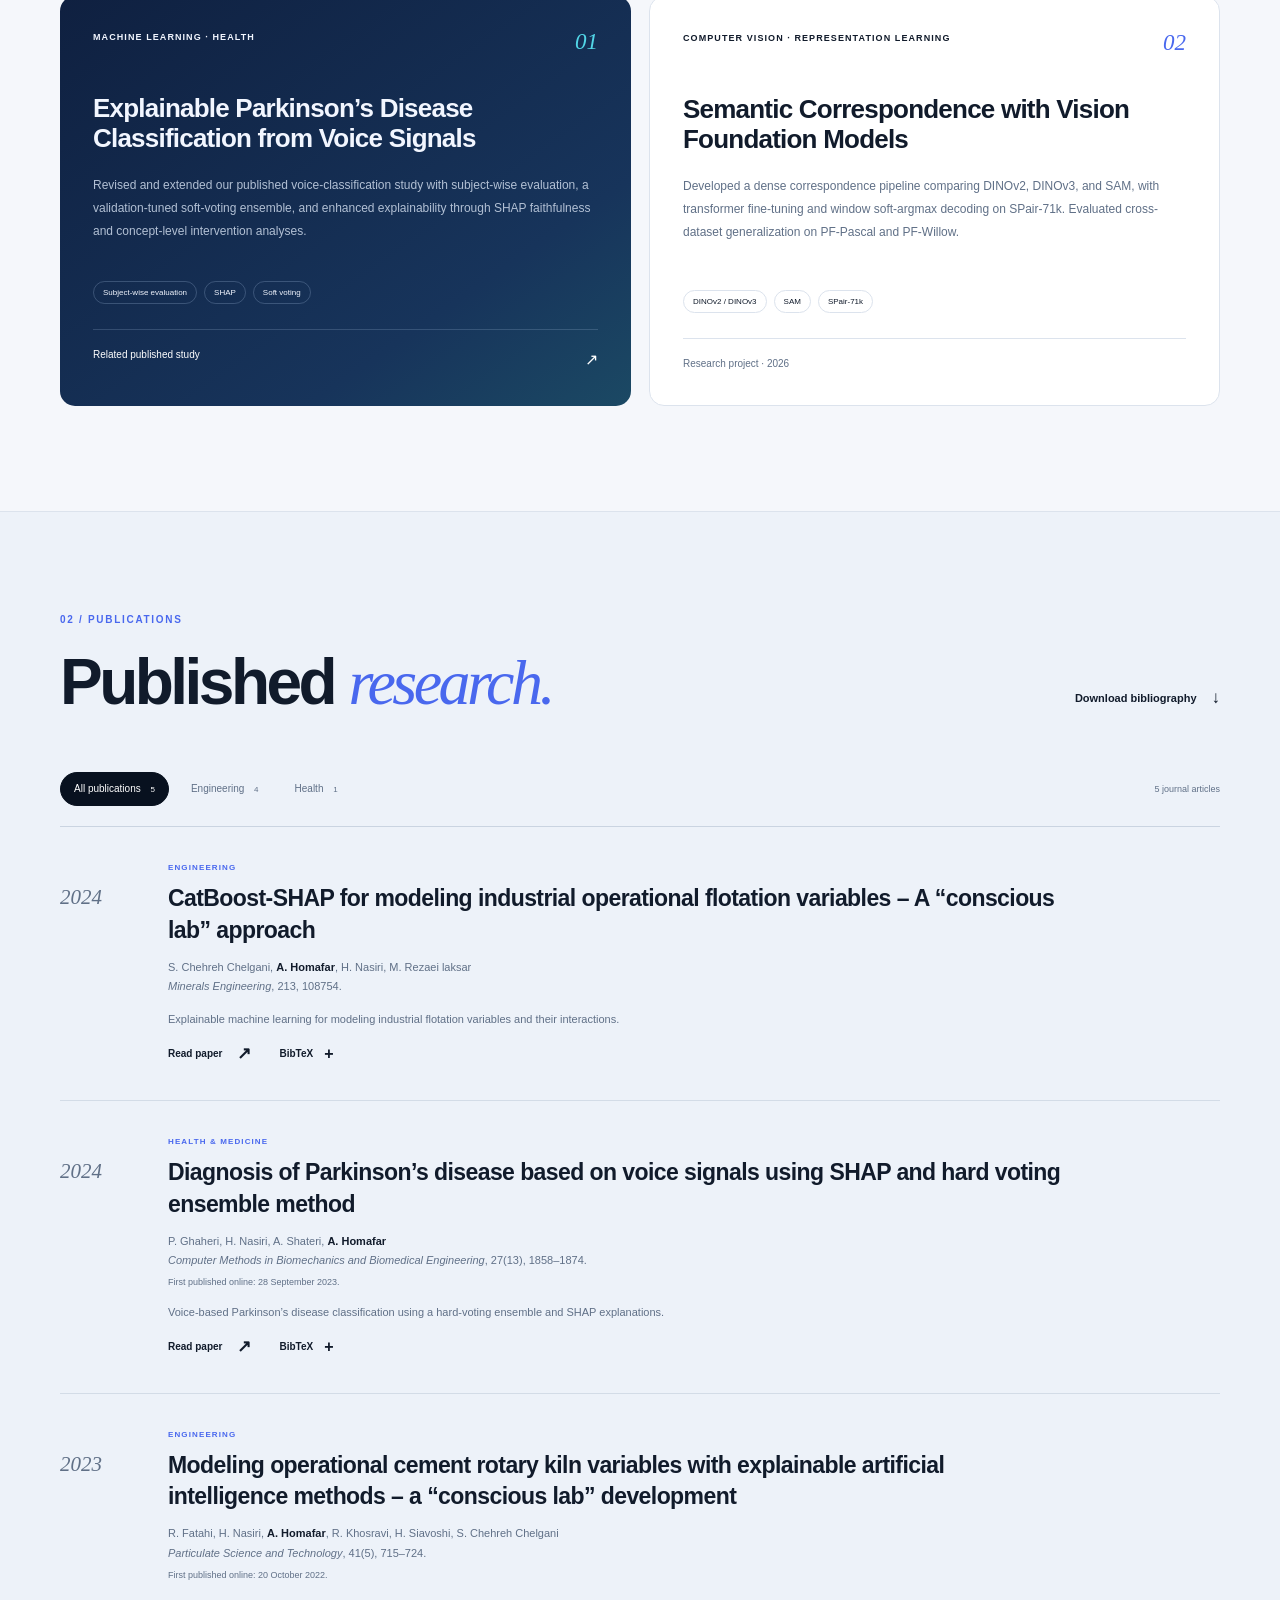
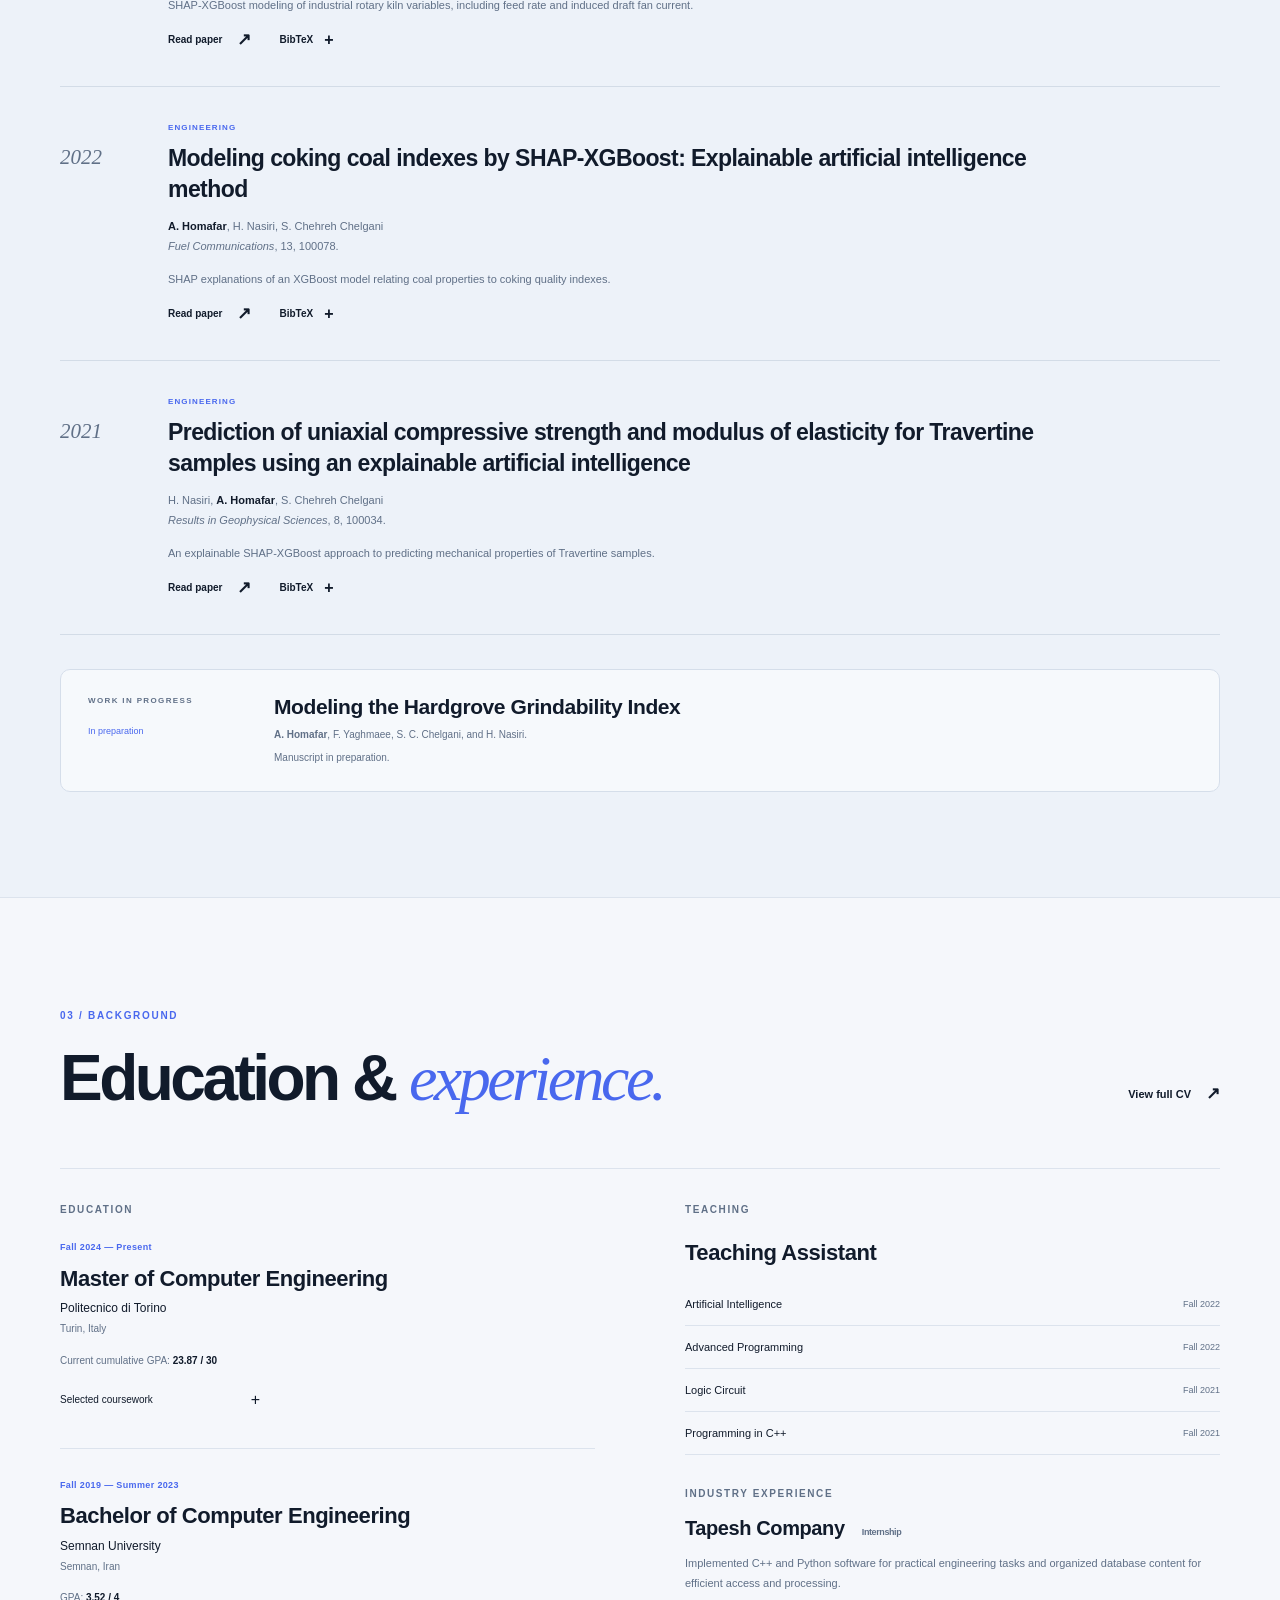
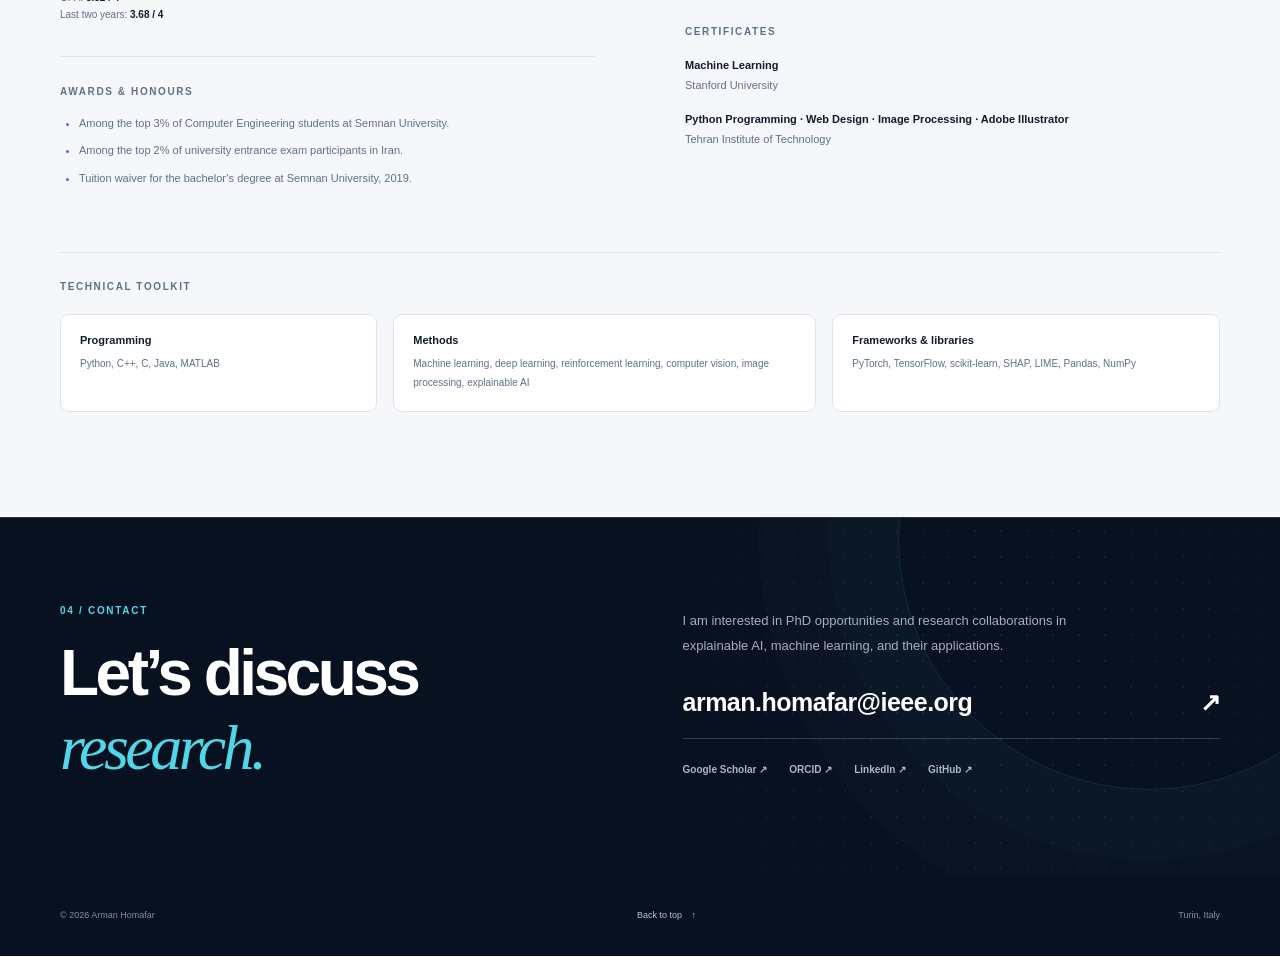
==== commit d862e499: "Redesign site with professional motion theme" ====
--- a/index.html
+++ b/index.html
@@ -3,7 +3,7 @@
 <head>
   <meta charset="utf-8">
   <meta name="viewport" content="width=device-width, initial-scale=1">
-  <meta name="theme-color" content="#f7f6f2">
+  <meta name="theme-color" content="#08111f">
   <title>Arman Homafar | Machine Learning & Explainable AI</title>
   <meta name="description" content="Arman Homafar, master's student in Computer Engineering specializing in AI at Politecnico di Torino. Research in explainable AI, applied machine learning, and computer vision.">
   <link rel="canonical" href="https://arman-homafar.github.io/">
@@ -21,6 +21,7 @@
 </head>
 <body>
   <a class="skip-link" href="#main">Skip to content</a>
+  <div class="scroll-progress" aria-hidden="true"><span></span></div>
   <header class="site-header">
     <div class="header-inner">
       <a class="brand" href="#home" aria-label="Arman Homafar, home"><span class="brand-name">Arman Homafar</span></a>
@@ -33,12 +34,14 @@
 
   <main id="main">
     <section class="hero page-width" id="home" aria-labelledby="name">
+      <div class="hero-network" aria-hidden="true"><span class="network-ring ring-one"></span><span class="network-ring ring-two"></span><span class="network-core"></span><span class="network-node node-one"></span><span class="network-node node-two"></span><span class="network-node node-three"></span><span class="network-line line-one"></span><span class="network-line line-two"></span></div>
       <div class="hero-topline"><span class="eyebrow">Artificial intelligence · Machine learning · Explainability</span><span class="location"><span class="small-dot" aria-hidden="true"></span> Turin, Italy</span></div>
       <div class="hero-grid">
         <div class="hero-title"><h1 id="name"><span class="name-line">Arman</span><span class="name-line"><em>Homafar</em></span></h1><p class="hero-role">Master’s student in Computer Engineering, specializing in AI at <a href="https://www.polito.it/en">Politecnico di Torino</a>.</p></div>
-        <div class="hero-introduction"><p class="hero-statement">Building intelligent systems<br>that can be <em>understood.</em></p><p>I research explainable AI, applied machine learning, and computer vision for engineering and health.</p><div class="hero-actions"><a class="button button-dark" href="assets/Arman-Homafar-CV.pdf" download>Download CV <span aria-hidden="true">↓</span></a><a class="hero-email" href="mailto:arman.homafar@ieee.org">Get in touch <span aria-hidden="true">↗</span></a></div></div>
+        <div class="hero-introduction"><p class="hero-statement">Building intelligent systems<br> that can be <em>understood.</em></p><p>I research explainable AI, applied machine learning, and computer vision for engineering and health.</p><div class="hero-actions"><a class="button button-dark magnetic" href="assets/Arman-Homafar-CV.pdf" download>Download CV <span aria-hidden="true">↓</span></a><a class="hero-email" href="mailto:arman.homafar@ieee.org">Get in touch <span aria-hidden="true">↗</span></a></div><div class="hero-metrics" aria-label="Academic profile at a glance"><div><strong data-count="5">5</strong><span>Journal articles</span></div><div><strong data-count="3">3</strong><span>Research areas</span></div><div><strong data-count="2">2</strong><span>Recent projects</span></div></div></div>
       </div>
       <div class="hero-footer"><p><span class="status-dot" aria-hidden="true"></span>Open to PhD opportunities & research collaborations</p><div class="profile-links" aria-label="Academic and professional profiles"><a href="https://scholar.google.com/citations?user=gQLnkNoAAAAJ&amp;hl=en">Google Scholar <span aria-hidden="true">↗</span></a><a href="https://orcid.org/0000-0002-8932-5340" rel="me">ORCID <span aria-hidden="true">↗</span></a><a href="https://www.linkedin.com/in/homafar" rel="me">LinkedIn <span aria-hidden="true">↗</span></a><a href="https://github.com/Arman-Homafar" rel="me">GitHub <span aria-hidden="true">↗</span></a></div></div>
+      <div class="signal-strip" aria-hidden="true"><div class="signal-track"><span>Explainable AI</span><i></i><span>Applied machine learning</span><i></i><span>Computer vision</span><i></i><span>Engineering systems</span><i></i><span>Health AI</span><i></i><span>Explainable AI</span><i></i><span>Applied machine learning</span><i></i><span>Computer vision</span><i></i><span>Engineering systems</span><i></i><span>Health AI</span><i></i></div></div>
     </section>
 
     <section class="section page-width" id="research" aria-labelledby="research-title">
@@ -219,7 +222,7 @@
       <div class="toolkit"><h3 class="small-heading">Technical toolkit</h3><div class="toolkit-grid"><div><h4>Programming</h4><p>Python, C++, C, Java, MATLAB</p></div><div><h4>Methods</h4><p>Machine learning, deep learning, reinforcement learning, computer vision, image processing, explainable AI</p></div><div><h4>Frameworks & libraries</h4><p>PyTorch, TensorFlow, scikit-learn, SHAP, LIME, Pandas, NumPy</p></div></div></div>
     </section>
 
-    <section class="contact-section" id="contact" aria-labelledby="contact-title"><div class="page-width contact-inner"><div><p class="eyebrow section-index">04 / Contact</p><h2 id="contact-title">Let’s discuss<br><em>research.</em></h2></div><div class="contact-copy"><p>I am interested in PhD opportunities and research collaborations in explainable AI, machine learning, and their applications.</p><a class="contact-email" href="mailto:arman.homafar@ieee.org">arman.homafar@ieee.org <span aria-hidden="true">↗</span></a><div class="profile-links"><a href="https://scholar.google.com/citations?user=gQLnkNoAAAAJ&amp;hl=en">Google Scholar ↗</a><a href="https://orcid.org/0000-0002-8932-5340">ORCID ↗</a><a href="https://www.linkedin.com/in/homafar">LinkedIn ↗</a><a href="https://github.com/Arman-Homafar">GitHub ↗</a></div></div></div></section>
+    <section class="contact-section" id="contact" aria-labelledby="contact-title"><div class="page-width contact-inner"><div class="contact-heading"><p class="eyebrow section-index">04 / Contact</p><h2 id="contact-title">Let’s discuss<br><em>research.</em></h2></div><div class="contact-copy"><p>I am interested in PhD opportunities and research collaborations in explainable AI, machine learning, and their applications.</p><a class="contact-email" href="mailto:arman.homafar@ieee.org">arman.homafar@ieee.org <span aria-hidden="true">↗</span></a><div class="profile-links"><a href="https://scholar.google.com/citations?user=gQLnkNoAAAAJ&amp;hl=en">Google Scholar ↗</a><a href="https://orcid.org/0000-0002-8932-5340">ORCID ↗</a><a href="https://www.linkedin.com/in/homafar">LinkedIn ↗</a><a href="https://github.com/Arman-Homafar">GitHub ↗</a></div></div></div></section>
   </main>
   <footer class="site-footer page-width"><p>© 2026 Arman Homafar</p><a href="#home">Back to top <span aria-hidden="true">↑</span></a><p>Turin, Italy</p></footer>
   <div id="copy-status" class="sr-only" role="status"></div>
--- a/assets/styles.css
+++ b/assets/styles.css
@@ -1,39 +1,20 @@
 @charset "UTF-8";
-:root{--paper:#f7f6f2;--white:#fff;--ink:#22342f;--forest:#173c33;--muted:#646b63;--line:#d9ddd4;--accent:#a35034;--pale:#edf0e9;--serif:Georgia,"Times New Roman",serif;--sans:-apple-system,BlinkMacSystemFont,"Segoe UI",Helvetica,Arial,sans-serif}
-*{box-sizing:border-box}html{scroll-behavior:smooth;scroll-padding-top:106px}body{margin:0;background:var(--paper);color:var(--ink);font-family:var(--sans);font-size:16px;line-height:1.65;-webkit-font-smoothing:antialiased;overflow-x:hidden}::selection{background:#d9e5ce}a{color:inherit;text-decoration-thickness:1px;text-underline-offset:5px}a:hover{color:var(--accent)}button,summary,a{-webkit-tap-highlight-color:transparent}button{font:inherit}button,a,summary{touch-action:manipulation}a:focus-visible,button:focus-visible,summary:focus-visible{outline:3px solid var(--accent);outline-offset:5px;border-radius:2px}button{cursor:pointer}h1,h2,h3,h4,p{margin:0}h1,h2,h3,h4{font-weight:500;line-height:1.2}h1,h2{font-family:var(--serif);letter-spacing:-.045em}h2{font-size:54px;line-height:1.08}h2 em{font-weight:400}em{font-style:italic}ul{padding-left:19px}strong{font-weight:600}[hidden]{display:none!important}.page-width{max-width:1160px;margin:0 auto;padding-inline:32px}.eyebrow{text-transform:uppercase;letter-spacing:.14em;font-size:10px;font-weight:650;line-height:1.6}.small-heading{font-size:11px;text-transform:uppercase;letter-spacing:.15em;font-weight:650;margin-bottom:27px;color:var(--muted)}.text-link{text-decoration:none;font-size:13px;font-weight:600;display:inline-flex;align-items:center;gap:20px;padding:9px 0}.text-link span{font-size:19px;font-weight:400}.sr-only{position:absolute;width:1px;height:1px;padding:0;margin:-1px;overflow:hidden;clip:rect(0,0,0,0);white-space:nowrap;border:0}.skip-link{position:fixed;top:-100px;left:16px;z-index:100;background:var(--forest);color:white;padding:12px 20px}.skip-link:focus{top:12px;color:white}
-.site-header{position:sticky;top:0;z-index:20;background:rgba(247,246,242,.82);border-bottom:1px solid rgba(217,221,212,.82);backdrop-filter:blur(18px);-webkit-backdrop-filter:blur(18px);transition:box-shadow .35s ease,background .35s ease}.site-header.is-scrolled{background:rgba(247,246,242,.94);box-shadow:0 10px 32px rgba(34,52,47,.06)}.header-inner{max-width:1160px;margin:auto;padding:0 32px;height:76px;display:flex;justify-content:space-between;align-items:center;gap:24px}.brand{display:flex;align-items:center;text-decoration:none}.brand-name{position:relative;font:600 15px var(--sans);letter-spacing:-.01em}.brand-name::after{content:"";position:absolute;left:0;bottom:-7px;width:100%;height:1px;background:var(--accent);transform:scaleX(.2);transform-origin:left;transition:transform .45s cubic-bezier(.2,.8,.2,1)}.brand:hover .brand-name::after{transform:scaleX(1)}.site-header nav{display:flex;align-items:center;gap:30px}.site-header nav a{font-size:12px;text-decoration:none;font-weight:500;padding:12px 0;position:relative}.site-header nav a:not(.nav-cv)::after{content:"";position:absolute;left:0;right:0;bottom:7px;height:1px;background:currentColor;transform:scaleX(0);transition:transform .35s ease}.site-header nav a:hover::after,.site-header nav a[aria-current="location"]::after{transform:scaleX(1)}.site-header nav a[aria-current="location"]{color:var(--accent)}.site-header nav .nav-cv{padding:8px 16px;border:1px solid var(--line);display:flex;gap:22px;transition:background .3s ease,border-color .3s ease,transform .3s ease}.nav-cv:hover{border-color:var(--accent);transform:translateY(-2px)}
-.hero{padding-top:51px;position:relative;isolation:isolate}.hero::before,.hero::after{content:"";position:absolute;z-index:-1;border-radius:50%;filter:blur(2px);pointer-events:none}.hero::before{width:420px;height:420px;right:-220px;top:20px;background:radial-gradient(circle,rgba(163,80,52,.12),rgba(163,80,52,0) 68%);animation:ambient-drift 12s ease-in-out infinite}.hero::after{width:360px;height:360px;left:-230px;top:260px;background:radial-gradient(circle,rgba(23,60,51,.11),rgba(23,60,51,0) 70%);animation:ambient-drift 15s ease-in-out -5s infinite reverse}.hero-topline{display:flex;justify-content:space-between;align-items:center;gap:20px;color:var(--muted);animation:fade-down .8s .05s both}.location{font-size:11px;display:flex;align-items:center;gap:9px}.small-dot{width:5px;height:5px;border-radius:50%;background:var(--muted);animation:soft-pulse 2.6s ease-in-out infinite}.hero-grid{display:grid;grid-template-columns:1.08fr 1fr;gap:92px;align-items:center;margin:56px 0 59px}.hero h1{font-size:112px;line-height:.98;letter-spacing:-.065em;font-weight:400}.hero h1 em{font-weight:400;background:linear-gradient(105deg,var(--ink) 20%,var(--accent) 48%,var(--ink) 76%);background-size:240% auto;-webkit-background-clip:text;background-clip:text;color:transparent;animation:name-shimmer 8s linear infinite}.name-line{display:block;overflow:hidden;animation:name-rise .95s cubic-bezier(.16,1,.3,1) both}.name-line:nth-child(2){animation-delay:.12s}.hero-role{font-size:14px;line-height:1.8;margin-top:31px;color:var(--muted);max-width:440px;animation:fade-up .8s .38s both}.hero-role a{color:var(--ink);text-decoration-color:var(--accent)}.hero-introduction{animation:fade-up .9s .24s both}.hero-statement{font:34px/1.23 var(--serif);letter-spacing:-.025em;margin-bottom:23px}.hero-statement em{color:var(--forest);position:relative}.hero-statement em::after{content:"";position:absolute;left:0;right:0;bottom:-5px;height:2px;background:var(--accent);transform-origin:left;animation:line-grow 1s .85s both}.hero-introduction>p:not(.hero-statement){font-size:14px;line-height:1.9;color:var(--muted);margin-bottom:15px;max-width:490px}.hero-actions{display:flex;align-items:center;flex-wrap:wrap}.button{display:inline-flex;align-items:center;justify-content:space-between;gap:45px;min-height:48px;padding:12px 22px;text-decoration:none;font-size:12px;font-weight:600;margin-top:11px;position:relative;overflow:hidden;transition:transform .3s ease,box-shadow .3s ease}.button::before{content:"";position:absolute;inset:0;transform:translateX(-125%) skewX(-20deg);background:linear-gradient(90deg,transparent,rgba(255,255,255,.22),transparent);transition:transform .65s ease}.button:hover::before{transform:translateX(125%) skewX(-20deg)}.button-dark{background:var(--forest);color:var(--paper);border:1px solid var(--forest)}.button-dark:hover{background:#254f43;color:white;transform:translateY(-3px);box-shadow:0 12px 30px rgba(23,60,51,.18)}.button span{font-size:19px;font-weight:400;animation:arrow-bob 1.8s ease-in-out infinite}.hero-email{margin-left:22px;font-size:12px;text-decoration:none;white-space:nowrap;transition:transform .3s ease}.hero-email:hover{transform:translateX(4px)}.hero-email span{padding-left:9px}.hero-footer{display:flex;align-items:center;justify-content:space-between;gap:22px;padding:22px 0;border-block:1px solid var(--line);animation:fade-up .8s .62s both}.hero-footer>p{font-size:11px;display:flex;align-items:center;gap:10px}.status-dot{width:6px;height:6px;background:#537648;border-radius:50%;flex:none;box-shadow:0 0 0 0 rgba(83,118,72,.55);animation:status-pulse 2.2s ease-out infinite}.profile-links{display:flex;flex-wrap:wrap;gap:21px}.profile-links a{font-size:11px;text-decoration:none;white-space:nowrap;transition:transform .25s ease}.profile-links a:hover{transform:translateY(-2px)}.profile-links span{margin-left:4px;color:var(--muted);display:inline-block;transition:transform .25s ease}.profile-links a:hover span{transform:translate(2px,-2px)}
-.section{padding-top:95px;padding-bottom:90px}.section-heading{display:flex;align-items:flex-end;justify-content:space-between;gap:64px;margin-bottom:45px}.section-index{color:var(--accent);margin-bottom:20px}.section-intro{font-size:14px;line-height:1.85;color:var(--muted);max-width:360px;padding-bottom:5px}.research-topics{display:grid;grid-template-columns:repeat(3,1fr);border-top:1px solid var(--line);margin-top:42px}.research-topic{padding:28px 32px 8px 0}.research-topic+.research-topic{padding-left:32px;border-left:1px solid var(--line)}.topic-number{font:italic 16px var(--serif);color:var(--accent)}.research-topic h3{font-family:var(--serif);font-size:24px;letter-spacing:-.02em;margin:20px 0 13px}.research-topic p{font-size:13px;line-height:1.9;color:var(--muted)}.subsection-heading{display:flex;justify-content:space-between;align-items:center;margin:61px 0 22px}.subsection-heading h3{font-size:12px;font-weight:600}.subsection-heading>span{color:var(--muted)}.projects-grid{display:grid;grid-template-columns:1fr 1fr;gap:20px}.project{padding:32px;display:flex;flex-direction:column;min-height:379px}.project-health{background:var(--forest);color:#f4f5ee}.project-vision{background:#e7ebe3;color:var(--ink)}.project-top{display:flex;justify-content:space-between;gap:20px;align-items:start;margin-bottom:33px}.project-category{font-size:9px;text-transform:uppercase;letter-spacing:.09em;line-height:1.8;max-width:250px}.project-number{font:italic 22px var(--serif);opacity:.7}.project h4{font:28px/1.2 var(--serif);letter-spacing:-.025em;max-width:410px;margin-bottom:20px}.project p{font-size:12px;line-height:1.9;opacity:.87;margin-bottom:24px}.project-tags{display:flex;gap:8px;flex-wrap:wrap;margin-top:auto;margin-bottom:24px}.project-tags span{font-size:9px;letter-spacing:.01em;border:1px solid #a1ad9f;padding:3px 9px}.project-health .project-tags span{border-color:#617c6f}.project a,.project-caption{font-size:11px;text-decoration:none;padding-top:17px;border-top:1px solid #bdc8b8;display:block}.project a{border-color:#617c6f;display:flex;justify-content:space-between}.project a:hover{color:#e6c6aa}.project a span{font-size:17px}.project-caption{color:var(--muted)}
-.publications-section{background:#fff;border-block:1px solid var(--line)}.publications-section .section{padding-top:84px}.publications-section .section-heading{margin-bottom:40px}.bibliography-download{margin-bottom:3px;white-space:nowrap}.publication-toolbar{display:flex;justify-content:space-between;gap:25px;align-items:center;border-bottom:1px solid var(--line);padding-bottom:20px}.publication-filters{display:flex;gap:9px;flex-wrap:wrap}.publication-filters button{border:1px solid transparent;background:transparent;font-size:11px;padding:9px 13px;color:var(--muted);border-radius:2px}.publication-filters button span{margin-left:8px;font-size:9px}.publication-filters button:hover{border-color:var(--line);color:var(--ink)}.publication-filters button[aria-pressed="true"]{background:var(--pale);color:var(--ink)}.publication-count{font-size:10px;color:var(--muted);white-space:nowrap}.publication{display:grid;grid-template-columns:73px 1fr;gap:24px;padding:34px 0;border-bottom:1px solid var(--line)}.publication-year{font:italic 22px var(--serif);color:var(--muted);padding-top:24px}.publication-category{font-size:9px;text-transform:uppercase;letter-spacing:.12em;color:var(--accent);margin-bottom:10px}.publication h3{font:25px/1.3 var(--serif);letter-spacing:-.015em;max-width:875px;margin-bottom:12px}.publication h3 a{text-decoration:none}.authors{font-size:12px;line-height:1.8;color:var(--muted);margin-bottom:5px}.authors strong{color:var(--ink);font-weight:600}.journal{font-size:12px;color:var(--muted)}.publication-note{font-size:10px;color:var(--muted);margin-top:4px}.publication-summary{font-size:12px;color:var(--muted);margin-top:15px;max-width:750px}.publication-actions{position:relative;display:flex;flex-wrap:wrap;gap:5px 30px;align-items:start;margin-top:12px}.publication-actions .text-link{font-size:11px;gap:12px;padding:0;line-height:26px}.publication-actions .text-link span{font-size:15px}.citation{font-size:11px}.citation summary{cursor:pointer;list-style:none;line-height:26px;display:flex;gap:12px;align-items:center;font-weight:600}.citation summary::-webkit-details-marker{display:none}.citation summary span{font-size:16px;font-weight:400}.citation[open]{width:100%}.citation[open] summary{max-width:75px}.citation[open] summary span{transform:rotate(45deg)}.citation-content{padding:20px;background:var(--paper);border:1px solid var(--line);margin:14px 0 3px}.citation pre{white-space:pre-wrap;overflow-wrap:anywhere;font-size:11px;line-height:1.7;margin:0 0 14px;font-family:ui-monospace,SFMono-Regular,Consolas,monospace}.copy-citation{font-size:11px;padding:7px 12px;border:1px solid var(--line);background:white;color:var(--ink)}.copy-citation:hover{border-color:var(--forest)}.in-preparation{margin-top:36px;border-left:2px solid var(--accent);background:var(--paper);padding:25px 28px;display:grid;grid-template-columns:160px 1fr;gap:25px}.in-preparation .eyebrow{font-size:9px;display:block;color:var(--muted);margin-bottom:9px}.status-label{font-size:10px;color:var(--accent);display:inline-block}.in-preparation h3{font:23px/1.3 var(--serif);letter-spacing:-.02em;margin-bottom:9px}.in-preparation p{font-size:11px;color:var(--muted)}.in-preparation .preparation-note{margin-top:7px;font-size:10px}
-.background-grid{display:grid;grid-template-columns:1.05fr 1fr;gap:88px;border-top:1px solid var(--line);padding-top:35px}.education-entry+.education-entry{margin-top:35px;padding-top:30px;border-top:1px solid var(--line)}.date-label{font-size:10px;color:var(--accent);margin-bottom:12px;letter-spacing:.025em}.education-entry h4{font:24px/1.3 var(--serif);letter-spacing:-.02em;margin-bottom:8px}.institution{font-size:13px}.institution span{display:block;font-size:11px;color:var(--muted);margin-top:2px}.grade{font-size:11px;color:var(--muted);margin:16px 0 0}.grade strong{color:var(--ink);font-weight:500}.coursework{margin-top:19px}.coursework summary{font-size:11px;cursor:pointer;display:flex;justify-content:space-between;list-style:none;max-width:195px;align-items:center}.coursework summary::-webkit-details-marker{display:none}.coursework summary span{font-size:17px}.coursework[open] summary span{transform:rotate(45deg)}.coursework ul{list-style:none;padding:0;margin:14px 0}.coursework li{display:flex;gap:20px;justify-content:space-between;font-size:11px;border-top:1px solid var(--line);padding:9px 0}.coursework li strong{white-space:nowrap;font-weight:500}.honours{margin-top:34px;padding-top:30px;border-top:1px solid var(--line)}.honours .small-heading{margin-bottom:16px}.honours ul{font-size:12px;line-height:1.8;color:var(--muted);margin:0}.honours li{padding-left:3px;margin-bottom:9px}.honours li::marker{color:var(--accent)}.experience-role{font:24px var(--serif);margin-bottom:19px;letter-spacing:-.02em}.teaching-list>div{display:flex;justify-content:space-between;gap:20px;padding:12px 0;border-bottom:1px solid var(--line);font-size:12px}.teaching-list time{color:var(--muted);font-size:10px;white-space:nowrap;padding-top:2px}.experience-block{margin-top:34px}.experience-block .small-heading{margin-bottom:18px}.experience-block h4{font:22px var(--serif);margin-bottom:14px;letter-spacing:-.02em}.experience-block h4 span{font:10px var(--sans);color:var(--muted);margin-left:14px}.experience-block p{font-size:12px;line-height:1.85;color:var(--muted);margin-bottom:15px}.experience-block p strong{font-weight:500;color:var(--ink)}.toolkit{border-top:1px solid var(--line);margin-top:54px;padding-top:28px}.toolkit .small-heading{margin-bottom:24px}.toolkit-grid{display:grid;grid-template-columns:.9fr 1.2fr 1.1fr;gap:40px}.toolkit h4{font-size:12px;font-weight:600;margin-bottom:10px}.toolkit p{font-size:12px;line-height:1.9;color:var(--muted)}
-.contact-section{background:#e8ece3;border-top:1px solid #d5ddcf;position:relative;overflow:hidden}.contact-section::after{content:"";position:absolute;width:480px;height:480px;border:1px solid rgba(23,60,51,.09);border-radius:50%;right:-180px;top:-260px;box-shadow:0 0 0 65px rgba(23,60,51,.025),0 0 0 130px rgba(23,60,51,.018);animation:slow-spin 28s linear infinite;pointer-events:none}.contact-inner{display:grid;grid-template-columns:1fr 1fr;align-items:center;gap:80px;padding-top:72px;padding-bottom:76px;position:relative;z-index:1}.contact-section .section-index{color:var(--forest)}.contact-copy>p{font-size:14px;color:var(--muted);line-height:1.9;margin-bottom:24px;max-width:410px}.contact-email{display:flex;justify-content:space-between;gap:20px;align-items:center;font:23px/1.5 var(--serif);text-decoration:none;border-bottom:1px solid #b8c4b2;padding-bottom:14px;margin-bottom:23px;transition:padding-left .35s ease,border-color .35s ease}.contact-email:hover{padding-left:10px;border-color:var(--accent)}.contact-email>span{font:23px var(--sans);transition:transform .3s ease}.contact-email:hover>span{transform:translate(4px,-4px)}.contact-copy .profile-links{gap:21px}.site-footer{display:flex;justify-content:space-between;gap:20px;align-items:center;min-height:89px;font-size:10px;color:var(--muted)}.site-footer a{text-decoration:none}.site-footer a span{margin-left:8px}
-
-/* Motion system: content stays visible when JavaScript is unavailable. */
-.motion-ready .reveal{opacity:0;transform:translate3d(0,34px,0);transition:opacity .78s ease,transform .88s cubic-bezier(.16,1,.3,1);transition-delay:var(--delay,0ms)}
-.motion-ready .reveal.reveal-left{transform:translate3d(-34px,0,0)}
-.motion-ready .reveal.reveal-right{transform:translate3d(34px,0,0)}
-.motion-ready .reveal.is-visible{opacity:1;transform:translate3d(0,0,0)}
-.research-topic{transition:background .35s ease,transform .35s ease,padding-left .35s ease}.research-topic:hover{background:rgba(255,255,255,.46);transform:translateY(-5px);padding-left:18px}.research-topic+.research-topic:hover{padding-left:48px}.topic-number{display:inline-block;transition:transform .45s cubic-bezier(.16,1,.3,1)}.research-topic:hover .topic-number{transform:rotate(-10deg) scale(1.18)}
-.project{position:relative;overflow:hidden;transform-style:preserve-3d;transition:transform .25s ease,box-shadow .35s ease}.project::before{content:"";position:absolute;inset:-50%;background:linear-gradient(115deg,transparent 38%,rgba(255,255,255,.13) 50%,transparent 62%);transform:translateX(-55%) rotate(8deg);transition:transform .85s ease;pointer-events:none}.project:hover::before{transform:translateX(55%) rotate(8deg)}.project:hover{box-shadow:0 24px 55px rgba(34,52,47,.14)}.project>*{position:relative;z-index:1}.project-number{transition:transform .45s ease}.project:hover .project-number{transform:rotate(8deg) scale(1.14)}
-.publication{transition:background .35s ease,padding-left .35s ease,padding-right .35s ease}.publication:hover{background:linear-gradient(90deg,rgba(237,240,233,.78),rgba(255,255,255,0));padding-left:18px;padding-right:18px}.publication h3 a{background-image:linear-gradient(var(--accent),var(--accent));background-size:0 1px;background-position:0 100%;background-repeat:no-repeat;transition:background-size .55s cubic-bezier(.16,1,.3,1)}.publication:hover h3 a{background-size:100% 1px}.publication-year{transition:color .3s ease,transform .3s ease}.publication:hover .publication-year{color:var(--accent);transform:translateY(-4px)}
-.section-heading h2 em{display:inline-block;transition:color .35s ease,transform .45s cubic-bezier(.16,1,.3,1)}.section-heading:hover h2 em{color:var(--accent);transform:translateX(6px)}
-.coursework summary span,.citation summary span{transition:transform .3s ease}.text-link span{display:inline-block;transition:transform .28s ease}.text-link:hover span{transform:translate(3px,-3px)}
-
-@keyframes fade-down{from{opacity:0;transform:translateY(-16px)}to{opacity:1;transform:none}}
-@keyframes fade-up{from{opacity:0;transform:translateY(24px)}to{opacity:1;transform:none}}
-@keyframes name-rise{from{opacity:0;transform:translateY(105%);filter:blur(7px)}to{opacity:1;transform:translateY(0);filter:blur(0)}}
-@keyframes line-grow{from{transform:scaleX(0)}to{transform:scaleX(1)}}
-@keyframes name-shimmer{to{background-position:-240% center}}
-@keyframes ambient-drift{0%,100%{transform:translate3d(0,0,0) scale(1)}50%{transform:translate3d(-35px,28px,0) scale(1.08)}}
-@keyframes soft-pulse{0%,100%{opacity:.45;transform:scale(.8)}50%{opacity:1;transform:scale(1.3)}}
-@keyframes status-pulse{0%{box-shadow:0 0 0 0 rgba(83,118,72,.5)}70%{box-shadow:0 0 0 9px rgba(83,118,72,0)}100%{box-shadow:0 0 0 0 rgba(83,118,72,0)}}
-@keyframes arrow-bob{0%,100%{transform:translateY(0)}50%{transform:translateY(3px)}}
-@keyframes slow-spin{to{transform:rotate(360deg)}}
-@media(min-width:1450px){.hero{padding-top:64px}.hero-grid{margin-top:68px;margin-bottom:72px}.hero h1{font-size:124px}}
-@media(max-width:1050px){.hero-grid{gap:45px}.hero h1{font-size:96px}.hero-footer{align-items:start;flex-direction:column;gap:15px}.hero-footer .profile-links{gap:27px}.hero-footer>p{font-size:12px}.hero-footer .profile-links a{font-size:12px}.background-grid{gap:50px}.section-heading{gap:35px}.section-intro{max-width:300px}.project{padding:25px}.project h4{font-size:25px}.contact-inner{gap:50px}}
-@media(max-width:760px){html{scroll-padding-top:118px}.page-width{padding-inline:24px}.header-inner{padding:0 24px;height:auto;min-height:77px;gap:22px}.brand-name{font-size:14px}.site-header nav{gap:20px}.site-header nav a{font-size:11px}.site-header nav .nav-cv{padding:6px 9px;gap:12px}.hero{padding-top:32px}.hero-topline{gap:20px}.hero-topline .eyebrow{font-size:8px;max-width:230px}.location{font-size:10px;white-space:nowrap}.hero-grid{grid-template-columns:1fr;gap:32px;margin:37px 0 37px}.hero h1{font-size:94px}.hero-role{font-size:12px;margin-top:23px}.hero-introduction{max-width:550px}.hero-statement{font-size:30px;margin-bottom:18px}.hero-introduction>p:not(.hero-statement){font-size:13px;margin-bottom:12px}.hero-statement br{display:none}.hero-statement em::before{content:" "}.hero-footer{padding:20px 0}.hero-footer>p{font-size:10px}.hero-footer .profile-links{gap:23px}.hero-footer .profile-links a{font-size:11px}.section{padding-top:62px;padding-bottom:60px}.section-heading{display:block;margin-bottom:31px}h2{font-size:43px}.section-index{font-size:9px;margin-bottom:15px}.section-intro{max-width:440px;margin-top:23px;font-size:13px}.research-topics{grid-template-columns:1fr;margin-top:29px}.research-topic,.research-topic+.research-topic{display:grid;grid-template-columns:26px 1fr;gap:0 14px;border-left:none;border-bottom:1px solid var(--line);padding:23px 0}.research-topic:hover,.research-topic+.research-topic:hover{padding-left:12px}.topic-number{padding-top:6px}.research-topic h3{font-size:23px;margin:0 0 10px}.research-topic p{grid-column:2;font-size:12px;max-width:440px}.subsection-heading{margin-top:36px}.projects-grid{grid-template-columns:1fr;gap:16px}.project{min-height:0;padding:27px}.project-top{margin-bottom:23px}.project h4{font-size:27px;max-width:430px}.project p{font-size:12px}.project-tags{margin-bottom:20px}.publications-section .section{padding-top:60px}.publications-section .section-heading{margin-bottom:23px}.bibliography-download{margin-top:20px}.publication-toolbar{align-items:start;gap:15px;flex-direction:column}.publication-filters{gap:4px}.publication-filters button{padding:8px 10px;font-size:10px}.publication-count{font-size:10px}.publication{grid-template-columns:41px 1fr;gap:16px;padding:28px 0}.publication:hover{padding-left:10px;padding-right:10px}.publication-year{font-size:17px;padding-top:25px}.publication h3{font-size:22px}.authors,.journal{font-size:11px}.publication-summary{font-size:11px}.publication-category{font-size:8px}.in-preparation{grid-template-columns:1fr;gap:13px;padding:20px 22px}.in-preparation>div:first-child{display:flex;gap:20px;align-items:center}.in-preparation .eyebrow{margin:0}.in-preparation h3{font-size:22px}.background-grid{grid-template-columns:1fr;gap:42px;padding-top:28px}.background-grid .small-heading{margin-bottom:22px}.education-entry h4{font-size:23px}.experience-column{border-top:1px solid var(--line);padding-top:28px}.toolkit{margin-top:32px}.toolkit-grid{grid-template-columns:1fr;gap:23px}.toolkit-grid h4{margin-bottom:7px}.contact-inner{grid-template-columns:1fr;gap:32px;padding-top:54px;padding-bottom:50px}.contact-copy>p{font-size:13px;max-width:480px}.contact-email{font-size:24px;max-width:470px}.site-footer{font-size:9px;min-height:76px}.site-footer>p:last-child{display:none}.section-heading>.text-link{margin-top:17px}}
-@media(max-width:470px){.header-inner{gap:12px;min-height:92px;flex-direction:column;align-items:stretch;padding-top:12px;padding-bottom:9px}.brand{align-self:flex-start}.brand-name{font-size:13px}.site-header nav{justify-content:space-between;gap:10px}.site-header nav a{padding:6px 0;font-size:10px}.site-header nav .nav-cv{padding:3px 9px;gap:9px}.hero-topline{align-items:flex-start}.hero-topline .eyebrow{max-width:185px;line-height:1.8}.hero h1{font-size:84px}.hero-statement{font-size:28px}.hero-statement br{display:block}.hero-statement em::before{content:""}.hero-footer>p{font-size:9px;align-items:flex-start}.hero-footer .status-dot{margin-top:5px}.hero-footer .profile-links{gap:15px}.hero-footer .profile-links a{font-size:10px}.hero-email{margin-left:16px;font-size:11px}.button{gap:30px;font-size:11px}.publication{grid-template-columns:1fr;gap:7px}.publication-year{padding-top:0;font-size:15px}.publication-category{margin-bottom:8px}.publication h3{font-size:22px}.publication-actions{gap:5px 25px}.citation-content{padding:13px}.contact-email{font-size:20px}.contact-copy .profile-links{gap:17px}.contact-copy .profile-links a{font-size:10px}}
-@media(max-width:470px){.hero-grid>*{min-width:0}.hero h1{font-size:clamp(60px,22vw,84px)}h2{font-size:clamp(33px,11vw,43px)}.contact-email{font-size:clamp(16px,5.3vw,20px);gap:10px}}
-@media(max-width:350px){.site-header nav{gap:7px}.site-header nav a{font-size:9px}.site-header nav .nav-cv{padding-inline:6px;gap:6px}.hero-email{display:inline-block;margin-left:0;margin-top:16px;margin-right:30px}.publication-filters button{padding-inline:8px}.in-preparation>div:first-child{gap:12px}.project{padding:23px}}
-@media(prefers-reduced-motion:reduce){html{scroll-behavior:auto}*,*::before,*::after{animation-duration:.01ms!important;animation-iteration-count:1!important;transition-duration:.01ms!important}.motion-ready .reveal{opacity:1!important;transform:none!important}}
-@media print{html{scroll-padding:0}body{background:white;font-size:11px;color:#111}.site-header,.skip-link,.publication-toolbar,.publication-actions,.hero-email,.button,.site-footer,.bibliography-download,.project-tags{display:none!important}.page-width{max-width:none;padding-inline:0}.hero{padding-top:0}.hero-topline{margin-bottom:20px}.hero-grid{margin:20px 0;gap:40px}.hero h1{font-size:55px}.hero-statement{font-size:25px}.hero-footer{padding:12px 0}.hero-introduction>p:not(.hero-statement){font-size:11px}.section{padding:30px 0}.section-heading{margin-bottom:22px}h2{font-size:30px}.section-index{margin-bottom:10px}.project{background:#f1f1f1;color:#111;padding:20px;min-height:auto;break-inside:avoid}.project a,.project-caption{color:#111}.publication{padding:18px 0;break-inside:avoid}.publication h3{font-size:19px}.publication-summary{display:none}.publication-year{font-size:16px}.publications-section .section{padding-top:30px}.in-preparation{break-inside:avoid}.contact-section{background:#f1f1f1}.contact-inner{padding:25px;gap:40px}.contact-email{font-size:17px}.background-grid{gap:40px}.research-topic{break-inside:avoid}a{text-decoration:none}.toolkit{margin-top:25px}}
+:root{--night:#08111f;--night-2:#0d1a2d;--night-3:#13233a;--paper:#f5f7fb;--white:#fff;--ink:#111b2b;--muted:#607087;--line:#dce3ed;--line-dark:rgba(190,207,231,.18);--blue:#6f8cff;--blue-strong:#4968ee;--cyan:#52d6e7;--serif:Georgia,"Times New Roman",serif;--sans:Inter,ui-sans-serif,-apple-system,BlinkMacSystemFont,"Segoe UI",Helvetica,Arial,sans-serif;--shadow:0 24px 70px rgba(24,42,71,.12)}
+*{box-sizing:border-box}html{overflow-x:clip;scroll-behavior:smooth;scroll-padding-top:88px}body{margin:0;overflow-x:hidden;background:var(--paper);color:var(--ink);font:16px/1.65 var(--sans);-webkit-font-smoothing:antialiased}::selection{background:var(--blue);color:#fff}a{color:inherit;text-underline-offset:5px}a:hover{color:var(--blue-strong)}button,summary,a{-webkit-tap-highlight-color:transparent;touch-action:manipulation}button{cursor:pointer;font:inherit}a:focus-visible,button:focus-visible,summary:focus-visible{outline:3px solid var(--cyan);outline-offset:5px;border-radius:3px}h1,h2,h3,h4,p{margin:0}h1,h2,h3,h4{font-weight:550;line-height:1.15}h1,h2{letter-spacing:-.055em}h2{font-size:clamp(42px,5vw,68px)}h2 em{color:var(--blue-strong);font-family:var(--serif);font-weight:400}em{font-style:italic}ul{padding-left:19px}strong{font-weight:650}[hidden]{display:none!important}.page-width{width:min(100%,1240px);margin:0 auto;padding-inline:40px}.eyebrow{font-size:10px;font-weight:700;line-height:1.6;letter-spacing:.17em;text-transform:uppercase}.small-heading{margin-bottom:25px;color:var(--muted);font-size:10px;font-weight:750;letter-spacing:.16em;text-transform:uppercase}.sr-only{position:absolute;width:1px;height:1px;overflow:hidden;clip:rect(0,0,0,0);white-space:nowrap}.skip-link{position:fixed;top:-100px;left:18px;z-index:100;padding:12px 20px;background:var(--cyan);color:var(--night)}.skip-link:focus{top:12px}
+.scroll-progress{position:fixed;inset:0 0 auto;z-index:50;height:3px;pointer-events:none}.scroll-progress span{display:block;width:100%;height:100%;transform:scaleX(0);transform-origin:left;background:linear-gradient(90deg,var(--blue),var(--cyan));box-shadow:0 0 18px rgba(82,214,231,.45)}
+.site-header{position:sticky;top:0;z-index:30;color:#eaf1ff;background:rgba(8,17,31,.82);border-bottom:1px solid var(--line-dark);backdrop-filter:blur(20px);-webkit-backdrop-filter:blur(20px);transition:background .35s ease,box-shadow .35s ease}.site-header.is-scrolled{background:rgba(8,17,31,.96);box-shadow:0 12px 40px rgba(1,7,17,.25)}.header-inner{width:min(100%,1240px);height:72px;margin:auto;padding-inline:40px;display:flex;align-items:center;justify-content:space-between;gap:32px}.brand{text-decoration:none}.brand-name{position:relative;font-size:14px;font-weight:700;letter-spacing:.01em}.brand-name::after{content:"";position:absolute;left:0;bottom:-8px;width:26px;height:2px;background:linear-gradient(90deg,var(--blue),var(--cyan));transition:width .4s cubic-bezier(.16,1,.3,1)}.brand:hover{color:#fff}.brand:hover .brand-name::after{width:100%}.site-header nav{display:flex;align-items:center;gap:28px}.site-header nav a{position:relative;padding:12px 0;color:#bdc9dc;font-size:11px;font-weight:550;text-decoration:none;transition:color .25s ease}.site-header nav a:not(.nav-cv)::after{content:"";position:absolute;right:0;bottom:7px;left:0;height:1px;transform:scaleX(0);background:var(--cyan);transition:transform .3s ease}.site-header nav a:hover,.site-header nav a[aria-current="location"]{color:#fff}.site-header nav a:hover::after,.site-header nav a[aria-current="location"]::after{transform:scaleX(1)}.site-header nav .nav-cv{display:flex;gap:18px;padding:8px 15px;color:#fff;border:1px solid rgba(255,255,255,.2);border-radius:7px;transition:transform .3s ease,border-color .3s ease,background .3s ease}.site-header nav .nav-cv:hover{transform:translateY(-2px);border-color:var(--cyan);background:rgba(82,214,231,.08)}
+.hero{position:relative;isolation:isolate;width:100%;max-width:none;min-height:calc(100svh - 72px);padding-top:48px;padding-inline:max(40px,calc((100vw - 1160px)/2));color:#fff;background:radial-gradient(circle at var(--glow-x,74%) var(--glow-y,28%),rgba(75,105,238,.23),transparent 27%),linear-gradient(135deg,var(--night),#091526 53%,#0e1d31)}.hero::before{content:"";position:absolute;inset:0;z-index:-2;opacity:.34;background-image:linear-gradient(rgba(154,177,213,.08) 1px,transparent 1px),linear-gradient(90deg,rgba(154,177,213,.08) 1px,transparent 1px);background-size:56px 56px;mask-image:linear-gradient(to bottom,#000,transparent 88%);animation:grid-drift 24s linear infinite}.hero::after{content:"";position:absolute;z-index:-1;width:520px;height:520px;right:-200px;bottom:-260px;border-radius:50%;border:1px solid rgba(111,140,255,.18);box-shadow:0 0 0 90px rgba(111,140,255,.025),0 0 0 180px rgba(82,214,231,.018);animation:slow-spin 32s linear infinite}.hero-topline{display:flex;align-items:center;justify-content:space-between;gap:24px;color:#8fa1bb;animation:fade-down .8s .05s both}.location{display:flex;align-items:center;gap:10px;font-size:10px}.small-dot{width:6px;height:6px;border-radius:50%;background:var(--cyan);box-shadow:0 0 14px var(--cyan);animation:soft-pulse 2.2s ease-in-out infinite}.hero-grid{position:relative;z-index:2;display:grid;grid-template-columns:1.08fr .92fr;align-items:center;gap:clamp(60px,8vw,126px);min-height:550px;padding:54px 0 46px}.hero h1{font-size:clamp(78px,10vw,142px);font-weight:620;line-height:.82;letter-spacing:-.082em}.name-line{display:block;overflow:hidden;animation:name-rise 1s cubic-bezier(.16,1,.3,1) both}.name-line:nth-child(2){padding-bottom:.08em;animation-delay:.12s}.hero h1 em{color:transparent;font-family:var(--serif);font-weight:400;background:linear-gradient(105deg,#fff 16%,#84a0ff 48%,#65dfeb 70%,#fff 92%);background-size:220% auto;background-clip:text;-webkit-background-clip:text;animation:name-shimmer 7s linear infinite}.hero-role{max-width:540px;margin-top:35px;color:#aebbd0;font-size:14px;line-height:1.8;animation:fade-up .8s .42s both}.hero-role a{color:#fff;text-decoration-color:var(--cyan)}.hero-introduction{position:relative;animation:fade-up .9s .25s both}.hero-statement{margin-bottom:23px;font-size:clamp(31px,3vw,43px);font-weight:560;line-height:1.16;letter-spacing:-.04em}.hero-statement em{position:relative;color:var(--cyan);font-family:var(--serif);font-weight:400}.hero-statement em::after{content:"";position:absolute;right:0;bottom:-7px;left:0;height:2px;transform-origin:left;background:linear-gradient(90deg,var(--blue),var(--cyan));animation:line-grow 1.05s .8s both}.hero-introduction>p:not(.hero-statement){max-width:510px;margin-bottom:20px;color:#98a9c1;font-size:14px;line-height:1.9}.hero-actions{display:flex;align-items:center;flex-wrap:wrap;gap:8px 0}.button{position:relative;display:inline-flex;min-height:51px;align-items:center;justify-content:space-between;gap:44px;overflow:hidden;margin-top:8px;padding:12px 21px;border-radius:7px;font-size:11px;font-weight:700;text-decoration:none;transition:transform .3s ease,box-shadow .3s ease}.button::before{content:"";position:absolute;inset:0;transform:translateX(-125%) skewX(-20deg);background:linear-gradient(90deg,transparent,rgba(255,255,255,.28),transparent);transition:transform .65s ease}.button:hover::before{transform:translateX(125%) skewX(-20deg)}.button-dark{color:#06101e;border:1px solid transparent;background:linear-gradient(100deg,#7893ff,var(--cyan));box-shadow:0 12px 34px rgba(79,112,239,.23)}.button-dark:hover{color:#06101e;transform:translateY(-3px);box-shadow:0 18px 45px rgba(79,112,239,.35)}.button span{font-size:18px;animation:arrow-bob 1.8s ease-in-out infinite}.hero-email{margin-left:22px;color:#d8e3f2;font-size:11px;font-weight:600;text-decoration:none;transition:color .25s ease,transform .25s ease}.hero-email:hover{color:var(--cyan);transform:translateX(4px)}.hero-email span{padding-left:8px}.hero-metrics{display:grid;grid-template-columns:repeat(3,1fr);gap:1px;max-width:500px;margin-top:40px;border:1px solid var(--line-dark);border-radius:8px;background:var(--line-dark);overflow:hidden}.hero-metrics>div{padding:15px 17px;background:rgba(10,23,40,.85)}.hero-metrics strong{display:block;margin-bottom:2px;color:#fff;font-size:19px;font-weight:650}.hero-metrics span{color:#8396b1;font-size:9px;letter-spacing:.04em;text-transform:uppercase}.hero-footer{position:relative;z-index:2;display:flex;align-items:center;justify-content:space-between;gap:28px;padding:20px 0;border-block:1px solid var(--line-dark);animation:fade-up .8s .65s both}.hero-footer>p{display:flex;align-items:center;gap:11px;color:#c2cde0;font-size:10px}.status-dot{width:7px;height:7px;flex:none;border-radius:50%;background:#75e1a8;box-shadow:0 0 0 0 rgba(117,225,168,.55);animation:status-pulse 2.2s ease-out infinite}.profile-links{display:flex;flex-wrap:wrap;gap:22px}.profile-links a{color:inherit;font-size:10px;font-weight:600;text-decoration:none;white-space:nowrap;transition:color .25s ease,transform .25s ease}.profile-links a:hover{color:var(--cyan);transform:translateY(-2px)}.profile-links span{display:inline-block;margin-left:3px;transition:transform .25s ease}.profile-links a:hover span{transform:translate(2px,-2px)}.signal-strip{position:relative;z-index:2;width:calc(100vw - max(40px,calc((100vw - 1160px)/2)));margin-top:20px;overflow:hidden;color:#778ba8;mask-image:linear-gradient(90deg,transparent,#000 7%,#000 93%,transparent)}.signal-track{display:flex;width:max-content;align-items:center;gap:26px;padding:10px 0 18px;animation:ticker 28s linear infinite}.signal-track span{font-size:9px;font-weight:700;letter-spacing:.13em;text-transform:uppercase}.signal-track i{width:4px;height:4px;border-radius:50%;background:var(--blue);box-shadow:0 0 10px var(--blue)}
+.hero-network{position:absolute;z-index:1;top:95px;right:max(28px,calc((100vw - 1240px)/2));width:390px;height:390px;opacity:.27;pointer-events:none;animation:network-float 9s ease-in-out infinite}.network-ring,.network-core,.network-node,.network-line{position:absolute;display:block}.network-ring{inset:50%;border:1px solid rgba(116,150,255,.55);border-radius:50%}.ring-one{width:250px;height:250px;margin:-125px;animation:slow-spin 18s linear infinite}.ring-one::before{content:"";position:absolute;top:-4px;left:50%;width:8px;height:8px;border-radius:50%;background:var(--cyan);box-shadow:0 0 16px var(--cyan)}.ring-two{width:340px;height:340px;margin:-170px;border-style:dashed;animation:slow-spin 28s linear infinite reverse}.network-core{top:50%;left:50%;width:62px;height:62px;transform:translate(-50%,-50%);border:1px solid rgba(82,214,231,.7);border-radius:18px;background:rgba(82,214,231,.08);box-shadow:inset 0 0 24px rgba(82,214,231,.12),0 0 34px rgba(82,214,231,.13);animation:core-pulse 3s ease-in-out infinite}.network-node{width:12px;height:12px;border:2px solid var(--blue);border-radius:50%;background:var(--night);box-shadow:0 0 15px rgba(111,140,255,.65)}.node-one{top:16%;left:18%}.node-two{right:10%;bottom:31%}.node-three{bottom:7%;left:25%}.network-line{top:50%;left:50%;width:150px;height:1px;transform-origin:left;background:linear-gradient(90deg,rgba(82,214,231,.8),transparent)}.line-one{transform:rotate(218deg)}.line-two{width:135px;transform:rotate(28deg)}
+.section{padding-top:110px;padding-bottom:105px}.section-heading{display:flex;align-items:flex-end;justify-content:space-between;gap:70px;margin-bottom:52px}.section-index{margin-bottom:18px;color:var(--blue-strong)}.section-intro{max-width:390px;padding-bottom:7px;color:var(--muted);font-size:13px;line-height:1.9}.section-heading h2 em{display:inline-block;transition:transform .45s cubic-bezier(.16,1,.3,1),color .3s ease}.section-heading:hover h2 em{transform:translateX(7px);color:var(--cyan)}
+.research-topics{display:grid;grid-template-columns:repeat(3,1fr);gap:16px}.research-topic{position:relative;min-height:245px;overflow:hidden;padding:27px 27px 24px;border:1px solid var(--line);border-radius:12px;background:rgba(255,255,255,.75);transition:transform .4s cubic-bezier(.16,1,.3,1),box-shadow .4s ease,border-color .4s ease}.research-topic::before{content:"";position:absolute;inset:0;transform:translateY(102%);background:linear-gradient(145deg,var(--night-2),var(--night-3));transition:transform .45s cubic-bezier(.16,1,.3,1)}.research-topic>*{position:relative;z-index:1}.research-topic:hover{transform:translateY(-8px);border-color:transparent;box-shadow:var(--shadow);color:#fff}.research-topic:hover::before{transform:translateY(0)}.topic-number{display:inline-block;color:var(--blue-strong);font:italic 16px var(--serif);transition:color .3s ease,transform .4s ease}.research-topic:hover .topic-number{color:var(--cyan);transform:rotate(-8deg) scale(1.12)}.research-topic h3{margin:47px 0 13px;font-size:22px;letter-spacing:-.025em}.research-topic p{color:var(--muted);font-size:12px;line-height:1.85;transition:color .3s ease}.research-topic:hover p{color:#afbdd0}.subsection-heading{display:flex;align-items:center;justify-content:space-between;margin:68px 0 23px}.subsection-heading h3{font-size:12px;font-weight:700}.subsection-heading>span{color:var(--muted)}.projects-grid{display:grid;grid-template-columns:1fr 1fr;gap:18px;perspective:1100px}.project{position:relative;display:flex;min-height:410px;flex-direction:column;overflow:hidden;padding:33px;border-radius:15px;transform-style:preserve-3d;transition:transform .25s ease,box-shadow .4s ease}.project::before{content:"";position:absolute;inset:-50%;transform:translateX(-58%) rotate(10deg);background:linear-gradient(115deg,transparent 41%,rgba(255,255,255,.12) 50%,transparent 59%);transition:transform .9s ease;pointer-events:none}.project:hover::before{transform:translateX(58%) rotate(10deg)}.project:hover{box-shadow:0 28px 70px rgba(16,34,62,.2)}.project>*{position:relative;z-index:1}.project-health{color:#f2f6ff;background:linear-gradient(145deg,#0f2040,#17345b 72%,#1b4964)}.project-vision{color:var(--ink);border:1px solid var(--line);background:#fff}.project-top{display:flex;align-items:flex-start;justify-content:space-between;gap:22px;margin-bottom:39px}.project-category{max-width:280px;font-size:9px;font-weight:700;letter-spacing:.12em;line-height:1.8;text-transform:uppercase}.project-number{color:var(--cyan);font:italic 23px var(--serif);transition:transform .4s ease}.project-vision .project-number{color:var(--blue-strong)}.project:hover .project-number{transform:rotate(8deg) scale(1.13)}.project h4{max-width:470px;margin-bottom:20px;font-size:26px;letter-spacing:-.03em}.project p{margin-bottom:24px;color:#b2c0d4;font-size:12px;line-height:1.9}.project-vision p{color:var(--muted)}.project-tags{display:flex;flex-wrap:wrap;gap:7px;margin-top:auto;margin-bottom:25px}.project-tags span{padding:4px 9px;border:1px solid rgba(181,205,236,.24);border-radius:100px;font-size:8px}.project-vision .project-tags span{border-color:var(--line)}.project a,.project-caption{display:block;padding-top:17px;border-top:1px solid rgba(181,205,236,.2);font-size:10px;text-decoration:none}.project a{display:flex;justify-content:space-between;color:#fff}.project a:hover{color:var(--cyan)}.project a span{font-size:16px}.project-caption{color:var(--muted);border-color:var(--line)}
+.publications-section{border-block:1px solid var(--line);background:#edf2f9}.publications-section .section{padding-top:100px}.bibliography-download{white-space:nowrap}.text-link{display:inline-flex;align-items:center;gap:15px;padding:8px 0;color:var(--ink);font-size:11px;font-weight:700;text-decoration:none}.text-link span{display:inline-block;font-size:17px;transition:transform .25s ease}.text-link:hover span{transform:translate(3px,-3px)}.publication-toolbar{display:flex;align-items:center;justify-content:space-between;gap:25px;padding-bottom:20px;border-bottom:1px solid #cad4e1}.publication-filters{display:flex;flex-wrap:wrap;gap:8px}.publication-filters button{padding:8px 13px;color:var(--muted);border:1px solid transparent;border-radius:100px;background:transparent;font-size:10px;transition:color .25s ease,border-color .25s ease,background .25s ease}.publication-filters button:hover{color:var(--ink);border-color:#c8d3e1}.publication-filters button[aria-pressed="true"]{color:#fff;border-color:var(--night);background:var(--night)}.publication-filters button span{margin-left:7px;font-size:8px}.publication-count{color:var(--muted);font-size:9px;white-space:nowrap}.publication{position:relative;display:grid;grid-template-columns:80px 1fr;gap:28px;overflow:hidden;padding:34px 18px 34px 0;border-bottom:1px solid #d3dce7;transition:padding .35s ease,background .35s ease}.publication::before{content:"";position:absolute;top:0;bottom:0;left:0;width:3px;transform:scaleY(0);background:linear-gradient(var(--blue),var(--cyan));transition:transform .35s ease}.publication:hover{padding-left:20px;background:rgba(255,255,255,.58)}.publication:hover::before{transform:scaleY(1)}.publication-year{padding-top:24px;color:var(--muted);font:italic 21px var(--serif);transition:transform .3s ease,color .3s ease}.publication:hover .publication-year{color:var(--blue-strong);transform:translateY(-4px)}.publication-category{margin-bottom:9px;color:var(--blue-strong);font-size:8px;font-weight:700;letter-spacing:.14em;text-transform:uppercase}.publication h3{max-width:900px;margin-bottom:12px;font-size:23px;letter-spacing:-.025em;line-height:1.35}.publication h3 a{text-decoration:none;background-image:linear-gradient(var(--blue-strong),var(--blue-strong));background-position:0 100%;background-repeat:no-repeat;background-size:0 1px;transition:background-size .5s cubic-bezier(.16,1,.3,1)}.publication:hover h3 a{background-size:100% 1px}.authors,.journal{color:var(--muted);font-size:11px;line-height:1.8}.authors strong{color:var(--ink)}.publication-note{margin-top:4px;color:var(--muted);font-size:9px}.publication-summary{max-width:760px;margin-top:13px;color:var(--muted);font-size:11px}.publication-actions{display:flex;flex-wrap:wrap;gap:5px 28px;align-items:flex-start;margin-top:13px}.publication-actions .text-link{padding:0;font-size:10px;line-height:25px}.citation{font-size:10px}.citation summary{display:flex;gap:11px;align-items:center;line-height:25px;font-weight:700;list-style:none}.citation summary::-webkit-details-marker,.coursework summary::-webkit-details-marker{display:none}.citation summary span,.coursework summary span{font-size:16px;transition:transform .3s ease}.citation[open]{width:100%}.citation[open] summary span,.coursework[open] summary span{transform:rotate(45deg)}.citation-content{margin:13px 0 3px;padding:18px;border:1px solid var(--line);border-radius:8px;background:#fff}.citation pre{margin:0 0 13px;white-space:pre-wrap;overflow-wrap:anywhere;font:10px/1.7 ui-monospace,SFMono-Regular,Consolas,monospace}.copy-citation{padding:6px 10px;color:var(--ink);border:1px solid var(--line);border-radius:5px;background:#fff;font-size:10px}.in-preparation{display:grid;grid-template-columns:160px 1fr;gap:26px;margin-top:34px;padding:25px 27px;border:1px solid #d5deea;border-radius:10px;background:rgba(255,255,255,.5)}.in-preparation .eyebrow{display:block;margin-bottom:8px;color:var(--muted);font-size:8px}.status-label{color:var(--blue-strong);font-size:9px}.in-preparation h3{margin-bottom:8px;font-size:21px;letter-spacing:-.02em}.in-preparation p{color:var(--muted);font-size:10px}.in-preparation .preparation-note{margin-top:6px}
+.background-grid{display:grid;grid-template-columns:1fr 1fr;gap:90px;padding-top:35px;border-top:1px solid var(--line)}.education-entry+.education-entry{margin-top:34px;padding-top:29px;border-top:1px solid var(--line)}.date-label{margin-bottom:11px;color:var(--blue-strong);font-size:9px;font-weight:650;letter-spacing:.04em}.education-entry h4{margin-bottom:8px;font-size:22px;letter-spacing:-.02em}.institution{font-size:12px}.institution span{display:block;margin-top:2px;color:var(--muted);font-size:10px}.grade{margin-top:15px;color:var(--muted);font-size:10px}.grade strong{color:var(--ink)}.coursework{margin-top:18px}.coursework summary{display:flex;max-width:200px;align-items:center;justify-content:space-between;font-size:10px;list-style:none}.coursework ul{margin:13px 0;padding:0;list-style:none}.coursework li{display:flex;justify-content:space-between;gap:20px;padding:9px 0;border-top:1px solid var(--line);font-size:10px}.honours{margin-top:33px;padding-top:29px;border-top:1px solid var(--line)}.honours .small-heading{margin-bottom:16px}.honours ul{margin:0;color:var(--muted);font-size:11px;line-height:1.8}.honours li{margin-bottom:8px}.honours li::marker{color:var(--blue-strong)}.experience-role{margin-bottom:17px;font-size:22px;letter-spacing:-.02em}.teaching-list>div{display:flex;justify-content:space-between;gap:22px;padding:12px 0;border-bottom:1px solid var(--line);font-size:11px}.teaching-list time{padding-top:2px;color:var(--muted);font-size:9px;white-space:nowrap}.experience-block{margin-top:33px}.experience-block .small-heading{margin-bottom:17px}.experience-block h4{margin-bottom:13px;font-size:20px;letter-spacing:-.02em}.experience-block h4 span{margin-left:12px;color:var(--muted);font-size:9px}.experience-block p{margin-bottom:13px;color:var(--muted);font-size:11px;line-height:1.85}.experience-block p strong{color:var(--ink)}.toolkit{margin-top:55px;padding-top:28px;border-top:1px solid var(--line)}.toolkit .small-heading{margin-bottom:22px}.toolkit-grid{display:grid;grid-template-columns:.9fr 1.2fr 1.1fr;gap:16px}.toolkit-grid>div{padding:19px;border:1px solid var(--line);border-radius:9px;background:#fff;transition:transform .3s ease,border-color .3s ease,box-shadow .3s ease}.toolkit-grid>div:hover{transform:translateY(-5px);border-color:#becbf0;box-shadow:0 13px 35px rgba(39,61,96,.08)}.toolkit h4{margin-bottom:8px;font-size:11px}.toolkit p{color:var(--muted);font-size:10px;line-height:1.85}
+.contact-section{position:relative;overflow:hidden;color:#fff;border-top:1px solid var(--line-dark);background:var(--night)}.contact-section::before{content:"";position:absolute;inset:0;opacity:.24;background-image:radial-gradient(rgba(113,143,255,.6) 1px,transparent 1px);background-size:26px 26px;mask-image:radial-gradient(circle at 78% 45%,#000,transparent 48%);animation:grid-drift 30s linear infinite reverse}.contact-section::after{content:"";position:absolute;top:-230px;right:-120px;width:500px;height:500px;border:1px solid rgba(82,214,231,.14);border-radius:50%;box-shadow:0 0 0 70px rgba(82,214,231,.018),0 0 0 140px rgba(111,140,255,.018);animation:slow-spin 30s linear infinite}.contact-inner{position:relative;z-index:1;display:grid;grid-template-columns:1fr 1fr;align-items:center;gap:85px;padding-top:85px;padding-bottom:90px}.contact-section .section-index{color:var(--cyan)}.contact-section h2 em{color:var(--cyan)}.contact-copy>p{max-width:430px;margin-bottom:24px;color:#9fb0c8;font-size:13px;line-height:1.9}.contact-email{display:flex;align-items:center;justify-content:space-between;gap:20px;margin-bottom:23px;padding-bottom:14px;color:#fff;border-bottom:1px solid rgba(183,205,235,.24);font-size:clamp(18px,2vw,25px);font-weight:600;letter-spacing:-.02em;text-decoration:none;transition:padding-left .35s ease,border-color .35s ease,color .25s ease}.contact-email:hover{padding-left:10px;color:var(--cyan);border-color:var(--cyan)}.contact-email>span{transition:transform .3s ease}.contact-email:hover>span{transform:translate(4px,-4px)}.contact-section .profile-links{color:#a7b7cc}.site-footer{display:flex;width:100%;max-width:none;min-height:82px;align-items:center;justify-content:space-between;gap:20px;padding-inline:max(40px,calc((100vw - 1160px)/2));color:#8190a5;background:var(--night);font-size:9px}.site-footer a{color:#b7c4d7;text-decoration:none}.site-footer a span{margin-left:7px}.signal-strip:hover .signal-track{animation-play-state:paused}
+.motion-ready .reveal{opacity:0;filter:blur(6px);transform:translate3d(0,42px,0) scale(.985);transition:opacity .75s ease,filter .75s ease,transform .88s cubic-bezier(.16,1,.3,1);transition-delay:var(--delay,0ms)}.motion-ready .reveal.reveal-left{transform:translate3d(-44px,0,0)}.motion-ready .reveal.reveal-right{transform:translate3d(44px,0,0)}.motion-ready .reveal.is-visible{opacity:1;filter:blur(0);transform:translate3d(0,0,0) scale(1)}
+@keyframes fade-down{from{opacity:0;transform:translateY(-16px)}to{opacity:1;transform:none}}@keyframes fade-up{from{opacity:0;transform:translateY(25px)}to{opacity:1;transform:none}}@keyframes name-rise{from{opacity:0;filter:blur(9px);transform:translateY(105%)}to{opacity:1;filter:blur(0);transform:translateY(0)}}@keyframes line-grow{from{transform:scaleX(0)}to{transform:scaleX(1)}}@keyframes name-shimmer{to{background-position:-220% center}}@keyframes grid-drift{to{background-position:56px 56px}}@keyframes slow-spin{to{transform:rotate(360deg)}}@keyframes soft-pulse{0%,100%{opacity:.5;transform:scale(.8)}50%{opacity:1;transform:scale(1.28)}}@keyframes core-pulse{0%,100%{transform:translate(-50%,-50%) scale(.92) rotate(0)}50%{transform:translate(-50%,-50%) scale(1.08) rotate(8deg)}}@keyframes network-float{0%,100%{transform:translate3d(0,0,0)}50%{transform:translate3d(-12px,18px,0)}}@keyframes status-pulse{0%{box-shadow:0 0 0 0 rgba(117,225,168,.5)}70%{box-shadow:0 0 0 10px rgba(117,225,168,0)}100%{box-shadow:0 0 0 0 rgba(117,225,168,0)}}@keyframes arrow-bob{0%,100%{transform:translateY(0)}50%{transform:translateY(3px)}}@keyframes ticker{to{transform:translateX(-50%)}}
+@media(min-width:1500px){.hero-grid{min-height:620px}}
+@media(max-width:1050px){.page-width,.header-inner{padding-inline:28px}.hero,.site-footer{padding-inline:28px}.site-header nav{gap:21px}.hero-grid{gap:50px}.hero-network{right:-90px}.hero-footer{align-items:flex-start;flex-direction:column;gap:14px}.background-grid{gap:52px}.contact-inner{gap:50px}}
+@media(max-width:760px){html{scroll-padding-top:68px}.page-width,.header-inner,.site-footer{padding-inline:20px}.site-header{overflow:hidden}.header-inner{height:66px;gap:14px}.brand-name{font-size:12px}.brand-name::after{bottom:-6px}.site-header nav{flex:1;justify-content:flex-end;gap:15px}.site-header nav a{font-size:9px}.site-header nav a:nth-child(3){display:none}.site-header nav .nav-cv{gap:8px;padding:5px 8px}.hero{min-height:auto;padding:30px 20px 0}.hero::before{background-size:40px 40px}.hero-topline .eyebrow{max-width:230px;font-size:8px}.location{font-size:9px;white-space:nowrap}.hero-grid{grid-template-columns:1fr;gap:35px;min-height:0;padding:46px 0 43px}.hero h1{font-size:clamp(76px,19vw,112px)}.hero-role{max-width:550px;margin-top:24px;font-size:12px}.hero-introduction{max-width:600px}.hero-statement{font-size:31px}.hero-introduction>p:not(.hero-statement){font-size:12px}.hero-network{top:210px;right:-190px;width:330px;height:330px;opacity:.19}.hero-metrics{margin-top:30px}.hero-metrics>div{padding:13px 12px}.hero-metrics span{font-size:7px}.hero-footer{padding:18px 0}.hero-footer>p{font-size:9px}.hero-footer .profile-links{gap:17px}.hero-footer .profile-links a{font-size:9px}.signal-strip{width:calc(100vw - 20px);margin-top:14px}.section{padding-top:72px;padding-bottom:70px}.section-heading{display:block;margin-bottom:34px}.section-index{margin-bottom:14px}.section-intro{max-width:500px;margin-top:22px;font-size:12px}.research-topics{grid-template-columns:1fr}.research-topic{min-height:0;padding:23px}.research-topic h3{margin-top:28px}.subsection-heading{margin-top:44px}.projects-grid{grid-template-columns:1fr}.project{min-height:0;padding:26px}.project h4{font-size:24px}.publication-toolbar{align-items:flex-start;flex-direction:column;gap:13px}.publication{grid-template-columns:45px 1fr;gap:15px;padding:27px 8px 27px 0}.publication:hover{padding-left:10px}.publication-year{padding-top:24px;font-size:16px}.publication h3{font-size:20px}.in-preparation{grid-template-columns:1fr;gap:12px;padding:21px}.background-grid{grid-template-columns:1fr;gap:43px}.experience-column{padding-top:31px;border-top:1px solid var(--line)}.toolkit{margin-top:38px}.toolkit-grid{grid-template-columns:1fr;gap:10px}.contact-inner{grid-template-columns:1fr;gap:33px;padding-top:64px;padding-bottom:65px}.contact-copy>p{font-size:12px}.site-footer{min-height:72px;font-size:8px}.site-footer p:last-child{display:none}}
+@media(max-width:480px){.header-inner{padding-inline:16px}.brand-name{display:block;font-size:11px;line-height:1.05;white-space:nowrap}.site-header nav{gap:10px}.site-header nav a{font-size:8px}.site-header nav a:nth-child(3),.site-header nav a:nth-child(4){display:none}.hero{padding-inline:17px}.hero-topline{align-items:flex-start}.hero-topline .eyebrow{max-width:175px;line-height:1.8}.hero h1{font-size:clamp(64px,21vw,92px)}.hero-statement{font-size:27px}.hero-statement br{display:none}.hero-actions{align-items:flex-start;flex-direction:column}.hero-email{margin:14px 0 0}.button{gap:34px}.hero-metrics{grid-template-columns:repeat(3,1fr)}.hero-metrics>div{padding:12px 8px}.hero-metrics strong{font-size:17px}.hero-metrics span{font-size:6px;line-height:1.4}.hero-footer .profile-links{gap:13px}.section{padding-top:63px;padding-bottom:60px}h2{font-size:clamp(38px,12vw,52px)}.publication{grid-template-columns:1fr;gap:6px}.publication-year{padding-top:0}.publication-filters button{padding:7px 9px;font-size:9px}.citation-content{padding:13px}.contact-email{gap:8px;font-size:clamp(15px,4.7vw,19px)}}
+@media(prefers-reduced-motion:reduce){html{scroll-behavior:auto}*,*::before,*::after{animation-duration:.01ms!important;animation-iteration-count:1!important;transition-duration:.01ms!important}.motion-ready .reveal{opacity:1!important;filter:none!important;transform:none!important}.signal-track{transform:none!important}}
+@media print{html{scroll-padding:0}body{color:#111;background:#fff;font-size:11px}.site-header,.skip-link,.scroll-progress,.signal-strip,.hero-network,.publication-toolbar,.publication-actions,.hero-email,.button,.site-footer,.bibliography-download,.project-tags{display:none!important}.page-width,.hero{max-width:none;padding-inline:0}.hero{min-height:0;padding-top:0;color:#111;background:#fff}.hero::before,.hero::after{display:none}.hero-grid{min-height:0;margin:20px 0;padding:0;gap:40px}.hero h1{font-size:55px}.hero h1 em{color:#111;background:none}.hero-role,.hero-introduction>p:not(.hero-statement),.hero-footer>p,.profile-links a{color:#333}.hero-statement{font-size:25px}.hero-metrics{border:1px solid #ccc;background:#fff}.hero-metrics>div{color:#111;background:#fff}.hero-metrics strong,.hero-metrics span{color:#111}.section{padding:30px 0}.project{min-height:auto;break-inside:avoid;color:#111;border:1px solid #ccc;background:#f3f3f3}.project p,.project a{color:#111}.publications-section{background:#fff}.publication{break-inside:avoid}.contact-section{color:#111;background:#eee}.contact-copy>p,.contact-email,.contact-section .profile-links{color:#111}.background-grid{gap:40px}}
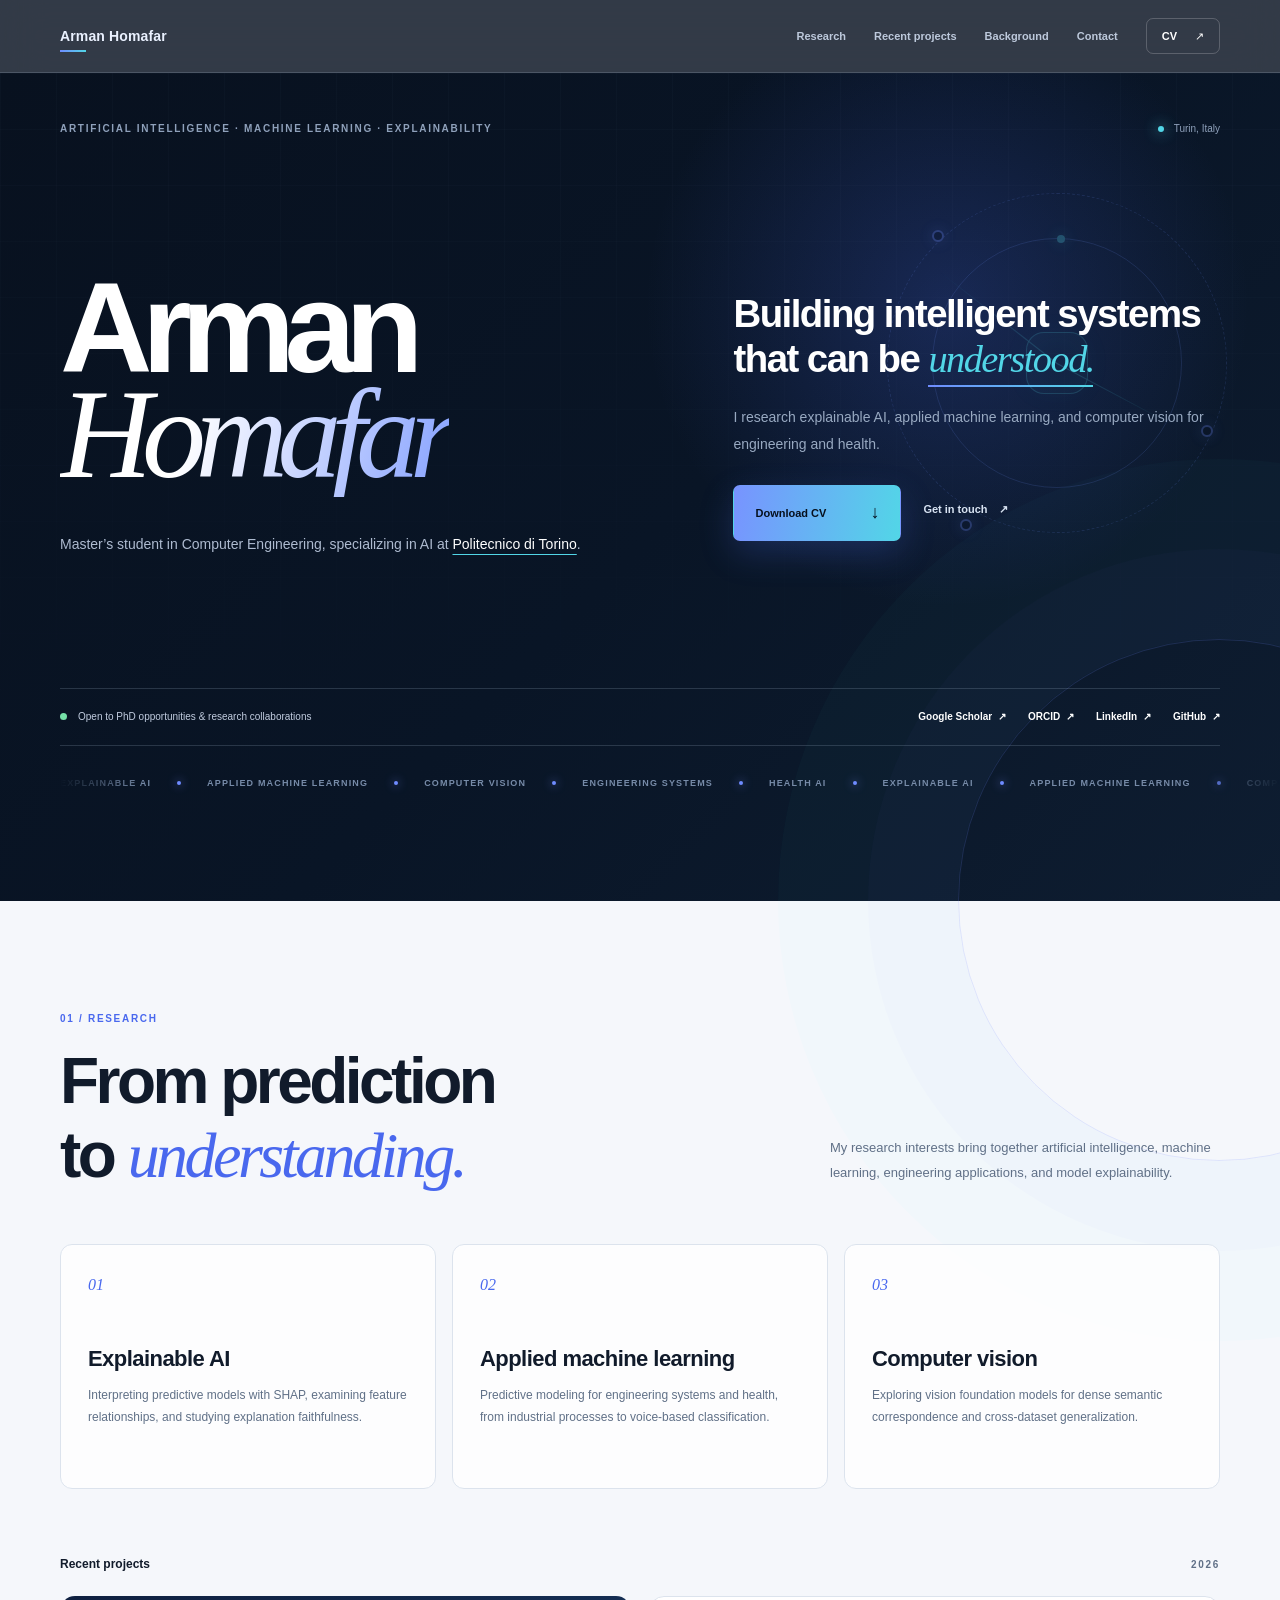
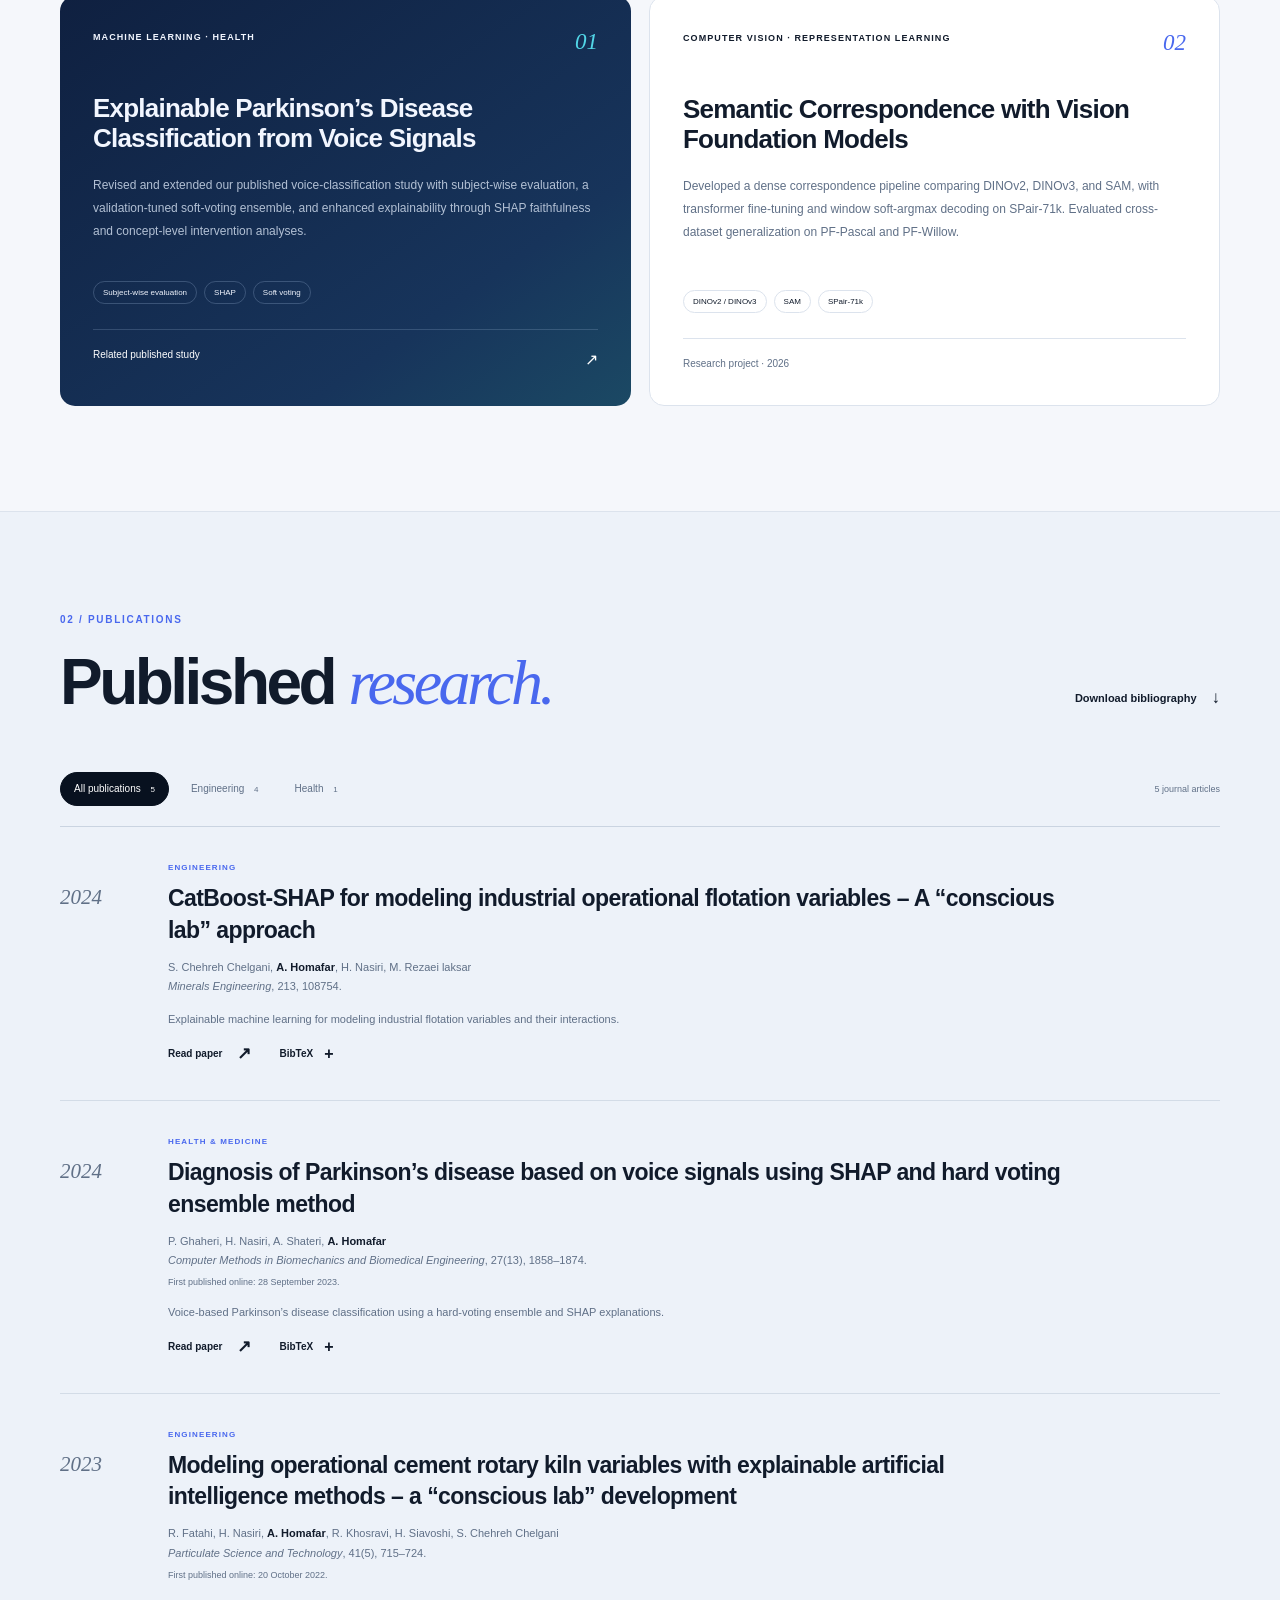
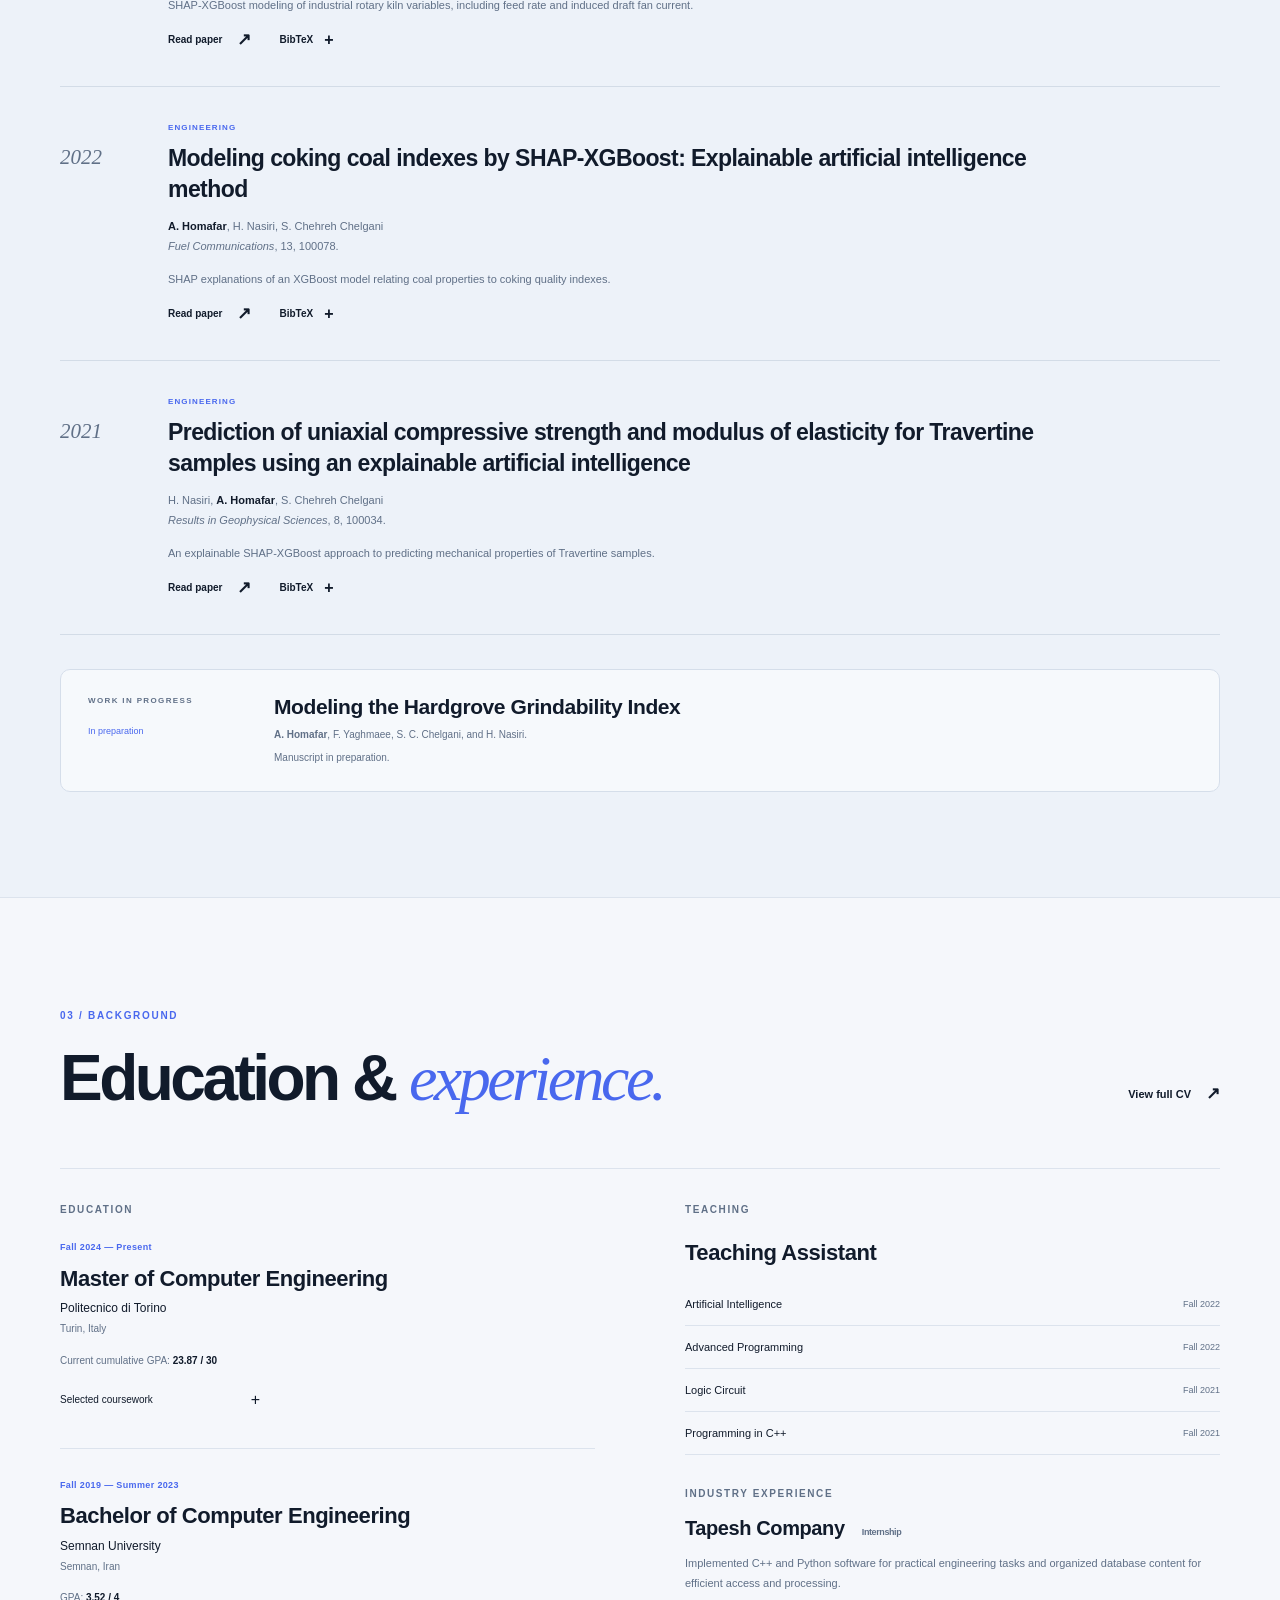
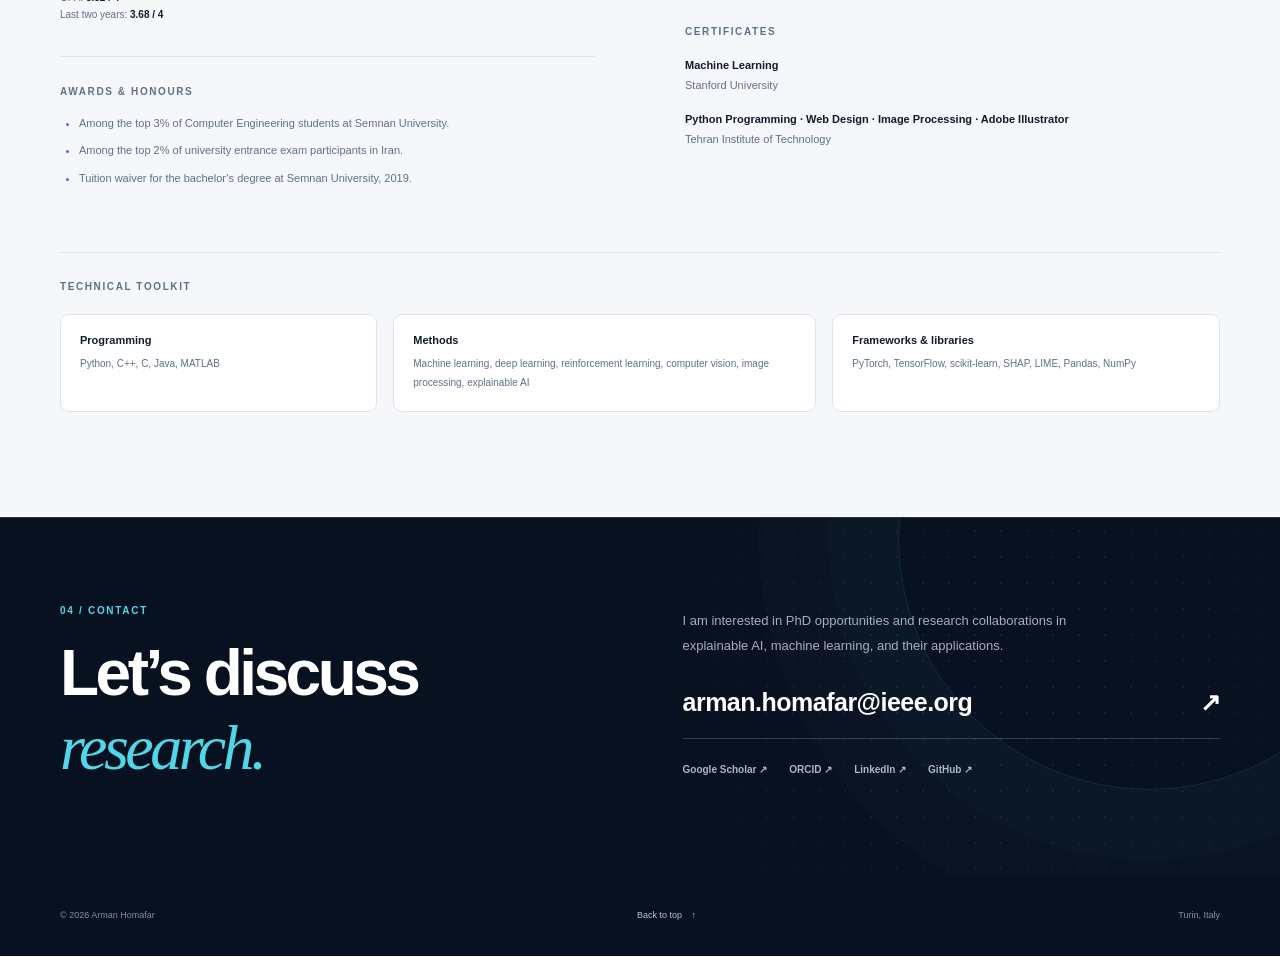
==== commit c4f223c7: "Remove hero metrics and prioritize recent projects" ====
--- a/index.html
+++ b/index.html
@@ -26,7 +26,7 @@
     <div class="header-inner">
       <a class="brand" href="#home" aria-label="Arman Homafar, home"><span class="brand-name">Arman Homafar</span></a>
       <nav aria-label="Main navigation">
-        <a href="#research">Research</a><a href="#publications">Publications</a><a href="#background">Background</a><a href="#contact">Contact</a>
+        <a href="#research">Research</a><a href="#projects">Recent projects</a><a href="#background">Background</a><a href="#contact">Contact</a>
         <a class="nav-cv" href="assets/Arman-Homafar-CV.pdf">CV <span aria-hidden="true">↗</span></a>
       </nav>
     </div>
@@ -38,7 +38,7 @@
       <div class="hero-topline"><span class="eyebrow">Artificial intelligence · Machine learning · Explainability</span><span class="location"><span class="small-dot" aria-hidden="true"></span> Turin, Italy</span></div>
       <div class="hero-grid">
         <div class="hero-title"><h1 id="name"><span class="name-line">Arman</span><span class="name-line"><em>Homafar</em></span></h1><p class="hero-role">Master’s student in Computer Engineering, specializing in AI at <a href="https://www.polito.it/en">Politecnico di Torino</a>.</p></div>
-        <div class="hero-introduction"><p class="hero-statement">Building intelligent systems<br> that can be <em>understood.</em></p><p>I research explainable AI, applied machine learning, and computer vision for engineering and health.</p><div class="hero-actions"><a class="button button-dark magnetic" href="assets/Arman-Homafar-CV.pdf" download>Download CV <span aria-hidden="true">↓</span></a><a class="hero-email" href="mailto:arman.homafar@ieee.org">Get in touch <span aria-hidden="true">↗</span></a></div><div class="hero-metrics" aria-label="Academic profile at a glance"><div><strong data-count="5">5</strong><span>Journal articles</span></div><div><strong data-count="3">3</strong><span>Research areas</span></div><div><strong data-count="2">2</strong><span>Recent projects</span></div></div></div>
+        <div class="hero-introduction"><p class="hero-statement">Building intelligent systems<br> that can be <em>understood.</em></p><p>I research explainable AI, applied machine learning, and computer vision for engineering and health.</p><div class="hero-actions"><a class="button button-dark magnetic" href="assets/Arman-Homafar-CV.pdf" download>Download CV <span aria-hidden="true">↓</span></a><a class="hero-email" href="mailto:arman.homafar@ieee.org">Get in touch <span aria-hidden="true">↗</span></a></div></div>
       </div>
       <div class="hero-footer"><p><span class="status-dot" aria-hidden="true"></span>Open to PhD opportunities & research collaborations</p><div class="profile-links" aria-label="Academic and professional profiles"><a href="https://scholar.google.com/citations?user=gQLnkNoAAAAJ&amp;hl=en">Google Scholar <span aria-hidden="true">↗</span></a><a href="https://orcid.org/0000-0002-8932-5340" rel="me">ORCID <span aria-hidden="true">↗</span></a><a href="https://www.linkedin.com/in/homafar" rel="me">LinkedIn <span aria-hidden="true">↗</span></a><a href="https://github.com/Arman-Homafar" rel="me">GitHub <span aria-hidden="true">↗</span></a></div></div>
       <div class="signal-strip" aria-hidden="true"><div class="signal-track"><span>Explainable AI</span><i></i><span>Applied machine learning</span><i></i><span>Computer vision</span><i></i><span>Engineering systems</span><i></i><span>Health AI</span><i></i><span>Explainable AI</span><i></i><span>Applied machine learning</span><i></i><span>Computer vision</span><i></i><span>Engineering systems</span><i></i><span>Health AI</span><i></i></div></div>
@@ -52,7 +52,7 @@
         <div class="research-topic"><span class="topic-number">03</span><h3>Computer vision</h3><p>Exploring vision foundation models for dense semantic correspondence and cross-dataset generalization.</p></div>
       </div>
 
-      <div class="subsection-heading"><h3>Recent projects</h3><span class="eyebrow">2026</span></div>
+      <div class="subsection-heading" id="projects"><h3>Recent projects</h3><span class="eyebrow">2026</span></div>
       <div class="projects-grid">
         <article class="project project-health"><div class="project-top"><span class="project-category">Machine learning · Health</span><span class="project-number" aria-hidden="true">01</span></div><h4>Explainable Parkinson’s Disease Classification from Voice Signals</h4><p>Revised and extended our published voice-classification study with subject-wise evaluation, a validation-tuned soft-voting ensemble, and enhanced explainability through SHAP faithfulness and concept-level intervention analyses.</p><div class="project-tags"><span>Subject-wise evaluation</span><span>SHAP</span><span>Soft voting</span></div><a href="https://doi.org/10.1080/10255842.2023.2263125">Related published study <span aria-hidden="true">↗</span></a></article>
         <article class="project project-vision"><div class="project-top"><span class="project-category">Computer vision · Representation learning</span><span class="project-number" aria-hidden="true">02</span></div><h4>Semantic Correspondence with Vision Foundation Models</h4><p>Developed a dense correspondence pipeline comparing DINOv2, DINOv3, and SAM, with transformer fine-tuning and window soft-argmax decoding on SPair-71k. Evaluated cross-dataset generalization on PF-Pascal and PF-Willow.</p><div class="project-tags"><span>DINOv2 / DINOv3</span><span>SAM</span><span>SPair-71k</span></div><span class="project-caption">Research project · 2026</span></article>
--- a/assets/styles.css
+++ b/assets/styles.css
@@ -3,7 +3,7 @@
 *{box-sizing:border-box}html{overflow-x:clip;scroll-behavior:smooth;scroll-padding-top:88px}body{margin:0;overflow-x:hidden;background:var(--paper);color:var(--ink);font:16px/1.65 var(--sans);-webkit-font-smoothing:antialiased}::selection{background:var(--blue);color:#fff}a{color:inherit;text-underline-offset:5px}a:hover{color:var(--blue-strong)}button,summary,a{-webkit-tap-highlight-color:transparent;touch-action:manipulation}button{cursor:pointer;font:inherit}a:focus-visible,button:focus-visible,summary:focus-visible{outline:3px solid var(--cyan);outline-offset:5px;border-radius:3px}h1,h2,h3,h4,p{margin:0}h1,h2,h3,h4{font-weight:550;line-height:1.15}h1,h2{letter-spacing:-.055em}h2{font-size:clamp(42px,5vw,68px)}h2 em{color:var(--blue-strong);font-family:var(--serif);font-weight:400}em{font-style:italic}ul{padding-left:19px}strong{font-weight:650}[hidden]{display:none!important}.page-width{width:min(100%,1240px);margin:0 auto;padding-inline:40px}.eyebrow{font-size:10px;font-weight:700;line-height:1.6;letter-spacing:.17em;text-transform:uppercase}.small-heading{margin-bottom:25px;color:var(--muted);font-size:10px;font-weight:750;letter-spacing:.16em;text-transform:uppercase}.sr-only{position:absolute;width:1px;height:1px;overflow:hidden;clip:rect(0,0,0,0);white-space:nowrap}.skip-link{position:fixed;top:-100px;left:18px;z-index:100;padding:12px 20px;background:var(--cyan);color:var(--night)}.skip-link:focus{top:12px}
 .scroll-progress{position:fixed;inset:0 0 auto;z-index:50;height:3px;pointer-events:none}.scroll-progress span{display:block;width:100%;height:100%;transform:scaleX(0);transform-origin:left;background:linear-gradient(90deg,var(--blue),var(--cyan));box-shadow:0 0 18px rgba(82,214,231,.45)}
 .site-header{position:sticky;top:0;z-index:30;color:#eaf1ff;background:rgba(8,17,31,.82);border-bottom:1px solid var(--line-dark);backdrop-filter:blur(20px);-webkit-backdrop-filter:blur(20px);transition:background .35s ease,box-shadow .35s ease}.site-header.is-scrolled{background:rgba(8,17,31,.96);box-shadow:0 12px 40px rgba(1,7,17,.25)}.header-inner{width:min(100%,1240px);height:72px;margin:auto;padding-inline:40px;display:flex;align-items:center;justify-content:space-between;gap:32px}.brand{text-decoration:none}.brand-name{position:relative;font-size:14px;font-weight:700;letter-spacing:.01em}.brand-name::after{content:"";position:absolute;left:0;bottom:-8px;width:26px;height:2px;background:linear-gradient(90deg,var(--blue),var(--cyan));transition:width .4s cubic-bezier(.16,1,.3,1)}.brand:hover{color:#fff}.brand:hover .brand-name::after{width:100%}.site-header nav{display:flex;align-items:center;gap:28px}.site-header nav a{position:relative;padding:12px 0;color:#bdc9dc;font-size:11px;font-weight:550;text-decoration:none;transition:color .25s ease}.site-header nav a:not(.nav-cv)::after{content:"";position:absolute;right:0;bottom:7px;left:0;height:1px;transform:scaleX(0);background:var(--cyan);transition:transform .3s ease}.site-header nav a:hover,.site-header nav a[aria-current="location"]{color:#fff}.site-header nav a:hover::after,.site-header nav a[aria-current="location"]::after{transform:scaleX(1)}.site-header nav .nav-cv{display:flex;gap:18px;padding:8px 15px;color:#fff;border:1px solid rgba(255,255,255,.2);border-radius:7px;transition:transform .3s ease,border-color .3s ease,background .3s ease}.site-header nav .nav-cv:hover{transform:translateY(-2px);border-color:var(--cyan);background:rgba(82,214,231,.08)}
-.hero{position:relative;isolation:isolate;width:100%;max-width:none;min-height:calc(100svh - 72px);padding-top:48px;padding-inline:max(40px,calc((100vw - 1160px)/2));color:#fff;background:radial-gradient(circle at var(--glow-x,74%) var(--glow-y,28%),rgba(75,105,238,.23),transparent 27%),linear-gradient(135deg,var(--night),#091526 53%,#0e1d31)}.hero::before{content:"";position:absolute;inset:0;z-index:-2;opacity:.34;background-image:linear-gradient(rgba(154,177,213,.08) 1px,transparent 1px),linear-gradient(90deg,rgba(154,177,213,.08) 1px,transparent 1px);background-size:56px 56px;mask-image:linear-gradient(to bottom,#000,transparent 88%);animation:grid-drift 24s linear infinite}.hero::after{content:"";position:absolute;z-index:-1;width:520px;height:520px;right:-200px;bottom:-260px;border-radius:50%;border:1px solid rgba(111,140,255,.18);box-shadow:0 0 0 90px rgba(111,140,255,.025),0 0 0 180px rgba(82,214,231,.018);animation:slow-spin 32s linear infinite}.hero-topline{display:flex;align-items:center;justify-content:space-between;gap:24px;color:#8fa1bb;animation:fade-down .8s .05s both}.location{display:flex;align-items:center;gap:10px;font-size:10px}.small-dot{width:6px;height:6px;border-radius:50%;background:var(--cyan);box-shadow:0 0 14px var(--cyan);animation:soft-pulse 2.2s ease-in-out infinite}.hero-grid{position:relative;z-index:2;display:grid;grid-template-columns:1.08fr .92fr;align-items:center;gap:clamp(60px,8vw,126px);min-height:550px;padding:54px 0 46px}.hero h1{font-size:clamp(78px,10vw,142px);font-weight:620;line-height:.82;letter-spacing:-.082em}.name-line{display:block;overflow:hidden;animation:name-rise 1s cubic-bezier(.16,1,.3,1) both}.name-line:nth-child(2){padding-bottom:.08em;animation-delay:.12s}.hero h1 em{color:transparent;font-family:var(--serif);font-weight:400;background:linear-gradient(105deg,#fff 16%,#84a0ff 48%,#65dfeb 70%,#fff 92%);background-size:220% auto;background-clip:text;-webkit-background-clip:text;animation:name-shimmer 7s linear infinite}.hero-role{max-width:540px;margin-top:35px;color:#aebbd0;font-size:14px;line-height:1.8;animation:fade-up .8s .42s both}.hero-role a{color:#fff;text-decoration-color:var(--cyan)}.hero-introduction{position:relative;animation:fade-up .9s .25s both}.hero-statement{margin-bottom:23px;font-size:clamp(31px,3vw,43px);font-weight:560;line-height:1.16;letter-spacing:-.04em}.hero-statement em{position:relative;color:var(--cyan);font-family:var(--serif);font-weight:400}.hero-statement em::after{content:"";position:absolute;right:0;bottom:-7px;left:0;height:2px;transform-origin:left;background:linear-gradient(90deg,var(--blue),var(--cyan));animation:line-grow 1.05s .8s both}.hero-introduction>p:not(.hero-statement){max-width:510px;margin-bottom:20px;color:#98a9c1;font-size:14px;line-height:1.9}.hero-actions{display:flex;align-items:center;flex-wrap:wrap;gap:8px 0}.button{position:relative;display:inline-flex;min-height:51px;align-items:center;justify-content:space-between;gap:44px;overflow:hidden;margin-top:8px;padding:12px 21px;border-radius:7px;font-size:11px;font-weight:700;text-decoration:none;transition:transform .3s ease,box-shadow .3s ease}.button::before{content:"";position:absolute;inset:0;transform:translateX(-125%) skewX(-20deg);background:linear-gradient(90deg,transparent,rgba(255,255,255,.28),transparent);transition:transform .65s ease}.button:hover::before{transform:translateX(125%) skewX(-20deg)}.button-dark{color:#06101e;border:1px solid transparent;background:linear-gradient(100deg,#7893ff,var(--cyan));box-shadow:0 12px 34px rgba(79,112,239,.23)}.button-dark:hover{color:#06101e;transform:translateY(-3px);box-shadow:0 18px 45px rgba(79,112,239,.35)}.button span{font-size:18px;animation:arrow-bob 1.8s ease-in-out infinite}.hero-email{margin-left:22px;color:#d8e3f2;font-size:11px;font-weight:600;text-decoration:none;transition:color .25s ease,transform .25s ease}.hero-email:hover{color:var(--cyan);transform:translateX(4px)}.hero-email span{padding-left:8px}.hero-metrics{display:grid;grid-template-columns:repeat(3,1fr);gap:1px;max-width:500px;margin-top:40px;border:1px solid var(--line-dark);border-radius:8px;background:var(--line-dark);overflow:hidden}.hero-metrics>div{padding:15px 17px;background:rgba(10,23,40,.85)}.hero-metrics strong{display:block;margin-bottom:2px;color:#fff;font-size:19px;font-weight:650}.hero-metrics span{color:#8396b1;font-size:9px;letter-spacing:.04em;text-transform:uppercase}.hero-footer{position:relative;z-index:2;display:flex;align-items:center;justify-content:space-between;gap:28px;padding:20px 0;border-block:1px solid var(--line-dark);animation:fade-up .8s .65s both}.hero-footer>p{display:flex;align-items:center;gap:11px;color:#c2cde0;font-size:10px}.status-dot{width:7px;height:7px;flex:none;border-radius:50%;background:#75e1a8;box-shadow:0 0 0 0 rgba(117,225,168,.55);animation:status-pulse 2.2s ease-out infinite}.profile-links{display:flex;flex-wrap:wrap;gap:22px}.profile-links a{color:inherit;font-size:10px;font-weight:600;text-decoration:none;white-space:nowrap;transition:color .25s ease,transform .25s ease}.profile-links a:hover{color:var(--cyan);transform:translateY(-2px)}.profile-links span{display:inline-block;margin-left:3px;transition:transform .25s ease}.profile-links a:hover span{transform:translate(2px,-2px)}.signal-strip{position:relative;z-index:2;width:calc(100vw - max(40px,calc((100vw - 1160px)/2)));margin-top:20px;overflow:hidden;color:#778ba8;mask-image:linear-gradient(90deg,transparent,#000 7%,#000 93%,transparent)}.signal-track{display:flex;width:max-content;align-items:center;gap:26px;padding:10px 0 18px;animation:ticker 28s linear infinite}.signal-track span{font-size:9px;font-weight:700;letter-spacing:.13em;text-transform:uppercase}.signal-track i{width:4px;height:4px;border-radius:50%;background:var(--blue);box-shadow:0 0 10px var(--blue)}
+.hero{position:relative;isolation:isolate;width:100%;max-width:none;min-height:calc(100svh - 72px);padding-top:48px;padding-inline:max(40px,calc((100vw - 1160px)/2));color:#fff;background:radial-gradient(circle at var(--glow-x,74%) var(--glow-y,28%),rgba(75,105,238,.23),transparent 27%),linear-gradient(135deg,var(--night),#091526 53%,#0e1d31)}.hero::before{content:"";position:absolute;inset:0;z-index:-2;opacity:.34;background-image:linear-gradient(rgba(154,177,213,.08) 1px,transparent 1px),linear-gradient(90deg,rgba(154,177,213,.08) 1px,transparent 1px);background-size:56px 56px;mask-image:linear-gradient(to bottom,#000,transparent 88%);animation:grid-drift 24s linear infinite}.hero::after{content:"";position:absolute;z-index:-1;width:520px;height:520px;right:-200px;bottom:-260px;border-radius:50%;border:1px solid rgba(111,140,255,.18);box-shadow:0 0 0 90px rgba(111,140,255,.025),0 0 0 180px rgba(82,214,231,.018);animation:slow-spin 32s linear infinite}.hero-topline{display:flex;align-items:center;justify-content:space-between;gap:24px;color:#8fa1bb;animation:fade-down .8s .05s both}.location{display:flex;align-items:center;gap:10px;font-size:10px}.small-dot{width:6px;height:6px;border-radius:50%;background:var(--cyan);box-shadow:0 0 14px var(--cyan);animation:soft-pulse 2.2s ease-in-out infinite}.hero-grid{position:relative;z-index:2;display:grid;grid-template-columns:1.08fr .92fr;align-items:center;gap:clamp(60px,8vw,126px);min-height:550px;padding:54px 0 46px}.hero h1{font-size:clamp(78px,10vw,142px);font-weight:620;line-height:.82;letter-spacing:-.082em}.name-line{display:block;overflow:hidden;animation:name-rise 1s cubic-bezier(.16,1,.3,1) both}.name-line:nth-child(2){padding-bottom:.08em;animation-delay:.12s}.hero h1 em{color:transparent;font-family:var(--serif);font-weight:400;background:linear-gradient(105deg,#fff 16%,#84a0ff 48%,#65dfeb 70%,#fff 92%);background-size:220% auto;background-clip:text;-webkit-background-clip:text;animation:name-shimmer 7s linear infinite}.hero-role{max-width:540px;margin-top:35px;color:#aebbd0;font-size:14px;line-height:1.8;animation:fade-up .8s .42s both}.hero-role a{color:#fff;text-decoration-color:var(--cyan)}.hero-introduction{position:relative;animation:fade-up .9s .25s both}.hero-statement{margin-bottom:23px;font-size:clamp(31px,3vw,43px);font-weight:560;line-height:1.16;letter-spacing:-.04em}.hero-statement em{position:relative;color:var(--cyan);font-family:var(--serif);font-weight:400}.hero-statement em::after{content:"";position:absolute;right:0;bottom:-7px;left:0;height:2px;transform-origin:left;background:linear-gradient(90deg,var(--blue),var(--cyan));animation:line-grow 1.05s .8s both}.hero-introduction>p:not(.hero-statement){max-width:510px;margin-bottom:20px;color:#98a9c1;font-size:14px;line-height:1.9}.hero-actions{display:flex;align-items:center;flex-wrap:wrap;gap:8px 0}.button{position:relative;display:inline-flex;min-height:51px;align-items:center;justify-content:space-between;gap:44px;overflow:hidden;margin-top:8px;padding:12px 21px;border-radius:7px;font-size:11px;font-weight:700;text-decoration:none;transition:transform .3s ease,box-shadow .3s ease}.button::before{content:"";position:absolute;inset:0;transform:translateX(-125%) skewX(-20deg);background:linear-gradient(90deg,transparent,rgba(255,255,255,.28),transparent);transition:transform .65s ease}.button:hover::before{transform:translateX(125%) skewX(-20deg)}.button-dark{color:#06101e;border:1px solid transparent;background:linear-gradient(100deg,#7893ff,var(--cyan));box-shadow:0 12px 34px rgba(79,112,239,.23)}.button-dark:hover{color:#06101e;transform:translateY(-3px);box-shadow:0 18px 45px rgba(79,112,239,.35)}.button span{font-size:18px;animation:arrow-bob 1.8s ease-in-out infinite}.hero-email{margin-left:22px;color:#d8e3f2;font-size:11px;font-weight:600;text-decoration:none;transition:color .25s ease,transform .25s ease}.hero-email:hover{color:var(--cyan);transform:translateX(4px)}.hero-email span{padding-left:8px}.hero-footer{position:relative;z-index:2;display:flex;align-items:center;justify-content:space-between;gap:28px;padding:20px 0;border-block:1px solid var(--line-dark);animation:fade-up .8s .65s both}.hero-footer>p{display:flex;align-items:center;gap:11px;color:#c2cde0;font-size:10px}.status-dot{width:7px;height:7px;flex:none;border-radius:50%;background:#75e1a8;box-shadow:0 0 0 0 rgba(117,225,168,.55);animation:status-pulse 2.2s ease-out infinite}.profile-links{display:flex;flex-wrap:wrap;gap:22px}.profile-links a{color:inherit;font-size:10px;font-weight:600;text-decoration:none;white-space:nowrap;transition:color .25s ease,transform .25s ease}.profile-links a:hover{color:var(--cyan);transform:translateY(-2px)}.profile-links span{display:inline-block;margin-left:3px;transition:transform .25s ease}.profile-links a:hover span{transform:translate(2px,-2px)}.signal-strip{position:relative;z-index:2;width:calc(100vw - max(40px,calc((100vw - 1160px)/2)));margin-top:20px;overflow:hidden;color:#778ba8;mask-image:linear-gradient(90deg,transparent,#000 7%,#000 93%,transparent)}.signal-track{display:flex;width:max-content;align-items:center;gap:26px;padding:10px 0 18px;animation:ticker 28s linear infinite}.signal-track span{font-size:9px;font-weight:700;letter-spacing:.13em;text-transform:uppercase}.signal-track i{width:4px;height:4px;border-radius:50%;background:var(--blue);box-shadow:0 0 10px var(--blue)}
 .hero-network{position:absolute;z-index:1;top:95px;right:max(28px,calc((100vw - 1240px)/2));width:390px;height:390px;opacity:.27;pointer-events:none;animation:network-float 9s ease-in-out infinite}.network-ring,.network-core,.network-node,.network-line{position:absolute;display:block}.network-ring{inset:50%;border:1px solid rgba(116,150,255,.55);border-radius:50%}.ring-one{width:250px;height:250px;margin:-125px;animation:slow-spin 18s linear infinite}.ring-one::before{content:"";position:absolute;top:-4px;left:50%;width:8px;height:8px;border-radius:50%;background:var(--cyan);box-shadow:0 0 16px var(--cyan)}.ring-two{width:340px;height:340px;margin:-170px;border-style:dashed;animation:slow-spin 28s linear infinite reverse}.network-core{top:50%;left:50%;width:62px;height:62px;transform:translate(-50%,-50%);border:1px solid rgba(82,214,231,.7);border-radius:18px;background:rgba(82,214,231,.08);box-shadow:inset 0 0 24px rgba(82,214,231,.12),0 0 34px rgba(82,214,231,.13);animation:core-pulse 3s ease-in-out infinite}.network-node{width:12px;height:12px;border:2px solid var(--blue);border-radius:50%;background:var(--night);box-shadow:0 0 15px rgba(111,140,255,.65)}.node-one{top:16%;left:18%}.node-two{right:10%;bottom:31%}.node-three{bottom:7%;left:25%}.network-line{top:50%;left:50%;width:150px;height:1px;transform-origin:left;background:linear-gradient(90deg,rgba(82,214,231,.8),transparent)}.line-one{transform:rotate(218deg)}.line-two{width:135px;transform:rotate(28deg)}
 .section{padding-top:110px;padding-bottom:105px}.section-heading{display:flex;align-items:flex-end;justify-content:space-between;gap:70px;margin-bottom:52px}.section-index{margin-bottom:18px;color:var(--blue-strong)}.section-intro{max-width:390px;padding-bottom:7px;color:var(--muted);font-size:13px;line-height:1.9}.section-heading h2 em{display:inline-block;transition:transform .45s cubic-bezier(.16,1,.3,1),color .3s ease}.section-heading:hover h2 em{transform:translateX(7px);color:var(--cyan)}
 .research-topics{display:grid;grid-template-columns:repeat(3,1fr);gap:16px}.research-topic{position:relative;min-height:245px;overflow:hidden;padding:27px 27px 24px;border:1px solid var(--line);border-radius:12px;background:rgba(255,255,255,.75);transition:transform .4s cubic-bezier(.16,1,.3,1),box-shadow .4s ease,border-color .4s ease}.research-topic::before{content:"";position:absolute;inset:0;transform:translateY(102%);background:linear-gradient(145deg,var(--night-2),var(--night-3));transition:transform .45s cubic-bezier(.16,1,.3,1)}.research-topic>*{position:relative;z-index:1}.research-topic:hover{transform:translateY(-8px);border-color:transparent;box-shadow:var(--shadow);color:#fff}.research-topic:hover::before{transform:translateY(0)}.topic-number{display:inline-block;color:var(--blue-strong);font:italic 16px var(--serif);transition:color .3s ease,transform .4s ease}.research-topic:hover .topic-number{color:var(--cyan);transform:rotate(-8deg) scale(1.12)}.research-topic h3{margin:47px 0 13px;font-size:22px;letter-spacing:-.025em}.research-topic p{color:var(--muted);font-size:12px;line-height:1.85;transition:color .3s ease}.research-topic:hover p{color:#afbdd0}.subsection-heading{display:flex;align-items:center;justify-content:space-between;margin:68px 0 23px}.subsection-heading h3{font-size:12px;font-weight:700}.subsection-heading>span{color:var(--muted)}.projects-grid{display:grid;grid-template-columns:1fr 1fr;gap:18px;perspective:1100px}.project{position:relative;display:flex;min-height:410px;flex-direction:column;overflow:hidden;padding:33px;border-radius:15px;transform-style:preserve-3d;transition:transform .25s ease,box-shadow .4s ease}.project::before{content:"";position:absolute;inset:-50%;transform:translateX(-58%) rotate(10deg);background:linear-gradient(115deg,transparent 41%,rgba(255,255,255,.12) 50%,transparent 59%);transition:transform .9s ease;pointer-events:none}.project:hover::before{transform:translateX(58%) rotate(10deg)}.project:hover{box-shadow:0 28px 70px rgba(16,34,62,.2)}.project>*{position:relative;z-index:1}.project-health{color:#f2f6ff;background:linear-gradient(145deg,#0f2040,#17345b 72%,#1b4964)}.project-vision{color:var(--ink);border:1px solid var(--line);background:#fff}.project-top{display:flex;align-items:flex-start;justify-content:space-between;gap:22px;margin-bottom:39px}.project-category{max-width:280px;font-size:9px;font-weight:700;letter-spacing:.12em;line-height:1.8;text-transform:uppercase}.project-number{color:var(--cyan);font:italic 23px var(--serif);transition:transform .4s ease}.project-vision .project-number{color:var(--blue-strong)}.project:hover .project-number{transform:rotate(8deg) scale(1.13)}.project h4{max-width:470px;margin-bottom:20px;font-size:26px;letter-spacing:-.03em}.project p{margin-bottom:24px;color:#b2c0d4;font-size:12px;line-height:1.9}.project-vision p{color:var(--muted)}.project-tags{display:flex;flex-wrap:wrap;gap:7px;margin-top:auto;margin-bottom:25px}.project-tags span{padding:4px 9px;border:1px solid rgba(181,205,236,.24);border-radius:100px;font-size:8px}.project-vision .project-tags span{border-color:var(--line)}.project a,.project-caption{display:block;padding-top:17px;border-top:1px solid rgba(181,205,236,.2);font-size:10px;text-decoration:none}.project a{display:flex;justify-content:space-between;color:#fff}.project a:hover{color:var(--cyan)}.project a span{font-size:16px}.project-caption{color:var(--muted);border-color:var(--line)}
@@ -14,7 +14,7 @@
 @keyframes fade-down{from{opacity:0;transform:translateY(-16px)}to{opacity:1;transform:none}}@keyframes fade-up{from{opacity:0;transform:translateY(25px)}to{opacity:1;transform:none}}@keyframes name-rise{from{opacity:0;filter:blur(9px);transform:translateY(105%)}to{opacity:1;filter:blur(0);transform:translateY(0)}}@keyframes line-grow{from{transform:scaleX(0)}to{transform:scaleX(1)}}@keyframes name-shimmer{to{background-position:-220% center}}@keyframes grid-drift{to{background-position:56px 56px}}@keyframes slow-spin{to{transform:rotate(360deg)}}@keyframes soft-pulse{0%,100%{opacity:.5;transform:scale(.8)}50%{opacity:1;transform:scale(1.28)}}@keyframes core-pulse{0%,100%{transform:translate(-50%,-50%) scale(.92) rotate(0)}50%{transform:translate(-50%,-50%) scale(1.08) rotate(8deg)}}@keyframes network-float{0%,100%{transform:translate3d(0,0,0)}50%{transform:translate3d(-12px,18px,0)}}@keyframes status-pulse{0%{box-shadow:0 0 0 0 rgba(117,225,168,.5)}70%{box-shadow:0 0 0 10px rgba(117,225,168,0)}100%{box-shadow:0 0 0 0 rgba(117,225,168,0)}}@keyframes arrow-bob{0%,100%{transform:translateY(0)}50%{transform:translateY(3px)}}@keyframes ticker{to{transform:translateX(-50%)}}
 @media(min-width:1500px){.hero-grid{min-height:620px}}
 @media(max-width:1050px){.page-width,.header-inner{padding-inline:28px}.hero,.site-footer{padding-inline:28px}.site-header nav{gap:21px}.hero-grid{gap:50px}.hero-network{right:-90px}.hero-footer{align-items:flex-start;flex-direction:column;gap:14px}.background-grid{gap:52px}.contact-inner{gap:50px}}
-@media(max-width:760px){html{scroll-padding-top:68px}.page-width,.header-inner,.site-footer{padding-inline:20px}.site-header{overflow:hidden}.header-inner{height:66px;gap:14px}.brand-name{font-size:12px}.brand-name::after{bottom:-6px}.site-header nav{flex:1;justify-content:flex-end;gap:15px}.site-header nav a{font-size:9px}.site-header nav a:nth-child(3){display:none}.site-header nav .nav-cv{gap:8px;padding:5px 8px}.hero{min-height:auto;padding:30px 20px 0}.hero::before{background-size:40px 40px}.hero-topline .eyebrow{max-width:230px;font-size:8px}.location{font-size:9px;white-space:nowrap}.hero-grid{grid-template-columns:1fr;gap:35px;min-height:0;padding:46px 0 43px}.hero h1{font-size:clamp(76px,19vw,112px)}.hero-role{max-width:550px;margin-top:24px;font-size:12px}.hero-introduction{max-width:600px}.hero-statement{font-size:31px}.hero-introduction>p:not(.hero-statement){font-size:12px}.hero-network{top:210px;right:-190px;width:330px;height:330px;opacity:.19}.hero-metrics{margin-top:30px}.hero-metrics>div{padding:13px 12px}.hero-metrics span{font-size:7px}.hero-footer{padding:18px 0}.hero-footer>p{font-size:9px}.hero-footer .profile-links{gap:17px}.hero-footer .profile-links a{font-size:9px}.signal-strip{width:calc(100vw - 20px);margin-top:14px}.section{padding-top:72px;padding-bottom:70px}.section-heading{display:block;margin-bottom:34px}.section-index{margin-bottom:14px}.section-intro{max-width:500px;margin-top:22px;font-size:12px}.research-topics{grid-template-columns:1fr}.research-topic{min-height:0;padding:23px}.research-topic h3{margin-top:28px}.subsection-heading{margin-top:44px}.projects-grid{grid-template-columns:1fr}.project{min-height:0;padding:26px}.project h4{font-size:24px}.publication-toolbar{align-items:flex-start;flex-direction:column;gap:13px}.publication{grid-template-columns:45px 1fr;gap:15px;padding:27px 8px 27px 0}.publication:hover{padding-left:10px}.publication-year{padding-top:24px;font-size:16px}.publication h3{font-size:20px}.in-preparation{grid-template-columns:1fr;gap:12px;padding:21px}.background-grid{grid-template-columns:1fr;gap:43px}.experience-column{padding-top:31px;border-top:1px solid var(--line)}.toolkit{margin-top:38px}.toolkit-grid{grid-template-columns:1fr;gap:10px}.contact-inner{grid-template-columns:1fr;gap:33px;padding-top:64px;padding-bottom:65px}.contact-copy>p{font-size:12px}.site-footer{min-height:72px;font-size:8px}.site-footer p:last-child{display:none}}
-@media(max-width:480px){.header-inner{padding-inline:16px}.brand-name{display:block;font-size:11px;line-height:1.05;white-space:nowrap}.site-header nav{gap:10px}.site-header nav a{font-size:8px}.site-header nav a:nth-child(3),.site-header nav a:nth-child(4){display:none}.hero{padding-inline:17px}.hero-topline{align-items:flex-start}.hero-topline .eyebrow{max-width:175px;line-height:1.8}.hero h1{font-size:clamp(64px,21vw,92px)}.hero-statement{font-size:27px}.hero-statement br{display:none}.hero-actions{align-items:flex-start;flex-direction:column}.hero-email{margin:14px 0 0}.button{gap:34px}.hero-metrics{grid-template-columns:repeat(3,1fr)}.hero-metrics>div{padding:12px 8px}.hero-metrics strong{font-size:17px}.hero-metrics span{font-size:6px;line-height:1.4}.hero-footer .profile-links{gap:13px}.section{padding-top:63px;padding-bottom:60px}h2{font-size:clamp(38px,12vw,52px)}.publication{grid-template-columns:1fr;gap:6px}.publication-year{padding-top:0}.publication-filters button{padding:7px 9px;font-size:9px}.citation-content{padding:13px}.contact-email{gap:8px;font-size:clamp(15px,4.7vw,19px)}}
+@media(max-width:760px){html{scroll-padding-top:68px}.page-width,.header-inner,.site-footer{padding-inline:20px}.site-header{overflow:hidden}.header-inner{height:66px;gap:14px}.brand-name{font-size:12px}.brand-name::after{bottom:-6px}.site-header nav{flex:1;justify-content:flex-end;gap:15px}.site-header nav a{font-size:9px}.site-header nav a:nth-child(3){display:none}.site-header nav .nav-cv{gap:8px;padding:5px 8px}.hero{min-height:auto;padding:30px 20px 0}.hero::before{background-size:40px 40px}.hero-topline .eyebrow{max-width:230px;font-size:8px}.location{font-size:9px;white-space:nowrap}.hero-grid{grid-template-columns:1fr;gap:35px;min-height:0;padding:46px 0 43px}.hero h1{font-size:clamp(76px,19vw,112px)}.hero-role{max-width:550px;margin-top:24px;font-size:12px}.hero-introduction{max-width:600px}.hero-statement{font-size:31px}.hero-introduction>p:not(.hero-statement){font-size:12px}.hero-network{top:210px;right:-190px;width:330px;height:330px;opacity:.19}.hero-footer{padding:18px 0}.hero-footer>p{font-size:9px}.hero-footer .profile-links{gap:17px}.hero-footer .profile-links a{font-size:9px}.signal-strip{width:calc(100vw - 20px);margin-top:14px}.section{padding-top:72px;padding-bottom:70px}.section-heading{display:block;margin-bottom:34px}.section-index{margin-bottom:14px}.section-intro{max-width:500px;margin-top:22px;font-size:12px}.research-topics{grid-template-columns:1fr}.research-topic{min-height:0;padding:23px}.research-topic h3{margin-top:28px}.subsection-heading{margin-top:44px}.projects-grid{grid-template-columns:1fr}.project{min-height:0;padding:26px}.project h4{font-size:24px}.publication-toolbar{align-items:flex-start;flex-direction:column;gap:13px}.publication{grid-template-columns:45px 1fr;gap:15px;padding:27px 8px 27px 0}.publication:hover{padding-left:10px}.publication-year{padding-top:24px;font-size:16px}.publication h3{font-size:20px}.in-preparation{grid-template-columns:1fr;gap:12px;padding:21px}.background-grid{grid-template-columns:1fr;gap:43px}.experience-column{padding-top:31px;border-top:1px solid var(--line)}.toolkit{margin-top:38px}.toolkit-grid{grid-template-columns:1fr;gap:10px}.contact-inner{grid-template-columns:1fr;gap:33px;padding-top:64px;padding-bottom:65px}.contact-copy>p{font-size:12px}.site-footer{min-height:72px;font-size:8px}.site-footer p:last-child{display:none}}
+@media(max-width:480px){.header-inner{padding-inline:16px}.brand-name{display:block;font-size:11px;line-height:1.05;white-space:nowrap}.site-header nav{gap:10px}.site-header nav a{font-size:8px}.site-header nav a:nth-child(3),.site-header nav a:nth-child(4){display:none}.hero{padding-inline:17px}.hero-topline{align-items:flex-start}.hero-topline .eyebrow{max-width:175px;line-height:1.8}.hero h1{font-size:clamp(64px,21vw,92px)}.hero-statement{font-size:27px}.hero-statement br{display:none}.hero-actions{align-items:flex-start;flex-direction:column}.hero-email{margin:14px 0 0}.button{gap:34px}.hero-footer .profile-links{gap:13px}.section{padding-top:63px;padding-bottom:60px}h2{font-size:clamp(38px,12vw,52px)}.publication{grid-template-columns:1fr;gap:6px}.publication-year{padding-top:0}.publication-filters button{padding:7px 9px;font-size:9px}.citation-content{padding:13px}.contact-email{gap:8px;font-size:clamp(15px,4.7vw,19px)}}
 @media(prefers-reduced-motion:reduce){html{scroll-behavior:auto}*,*::before,*::after{animation-duration:.01ms!important;animation-iteration-count:1!important;transition-duration:.01ms!important}.motion-ready .reveal{opacity:1!important;filter:none!important;transform:none!important}.signal-track{transform:none!important}}
-@media print{html{scroll-padding:0}body{color:#111;background:#fff;font-size:11px}.site-header,.skip-link,.scroll-progress,.signal-strip,.hero-network,.publication-toolbar,.publication-actions,.hero-email,.button,.site-footer,.bibliography-download,.project-tags{display:none!important}.page-width,.hero{max-width:none;padding-inline:0}.hero{min-height:0;padding-top:0;color:#111;background:#fff}.hero::before,.hero::after{display:none}.hero-grid{min-height:0;margin:20px 0;padding:0;gap:40px}.hero h1{font-size:55px}.hero h1 em{color:#111;background:none}.hero-role,.hero-introduction>p:not(.hero-statement),.hero-footer>p,.profile-links a{color:#333}.hero-statement{font-size:25px}.hero-metrics{border:1px solid #ccc;background:#fff}.hero-metrics>div{color:#111;background:#fff}.hero-metrics strong,.hero-metrics span{color:#111}.section{padding:30px 0}.project{min-height:auto;break-inside:avoid;color:#111;border:1px solid #ccc;background:#f3f3f3}.project p,.project a{color:#111}.publications-section{background:#fff}.publication{break-inside:avoid}.contact-section{color:#111;background:#eee}.contact-copy>p,.contact-email,.contact-section .profile-links{color:#111}.background-grid{gap:40px}}
+@media print{html{scroll-padding:0}body{color:#111;background:#fff;font-size:11px}.site-header,.skip-link,.scroll-progress,.signal-strip,.hero-network,.publication-toolbar,.publication-actions,.hero-email,.button,.site-footer,.bibliography-download,.project-tags{display:none!important}.page-width,.hero{max-width:none;padding-inline:0}.hero{min-height:0;padding-top:0;color:#111;background:#fff}.hero::before,.hero::after{display:none}.hero-grid{min-height:0;margin:20px 0;padding:0;gap:40px}.hero h1{font-size:55px}.hero h1 em{color:#111;background:none}.hero-role,.hero-introduction>p:not(.hero-statement),.hero-footer>p,.profile-links a{color:#333}.hero-statement{font-size:25px}.section{padding:30px 0}.project{min-height:auto;break-inside:avoid;color:#111;border:1px solid #ccc;background:#f3f3f3}.project p,.project a{color:#111}.publications-section{background:#fff}.publication{break-inside:avoid}.contact-section{color:#111;background:#eee}.contact-copy>p,.contact-email,.contact-section .profile-links{color:#111}.background-grid{gap:40px}}
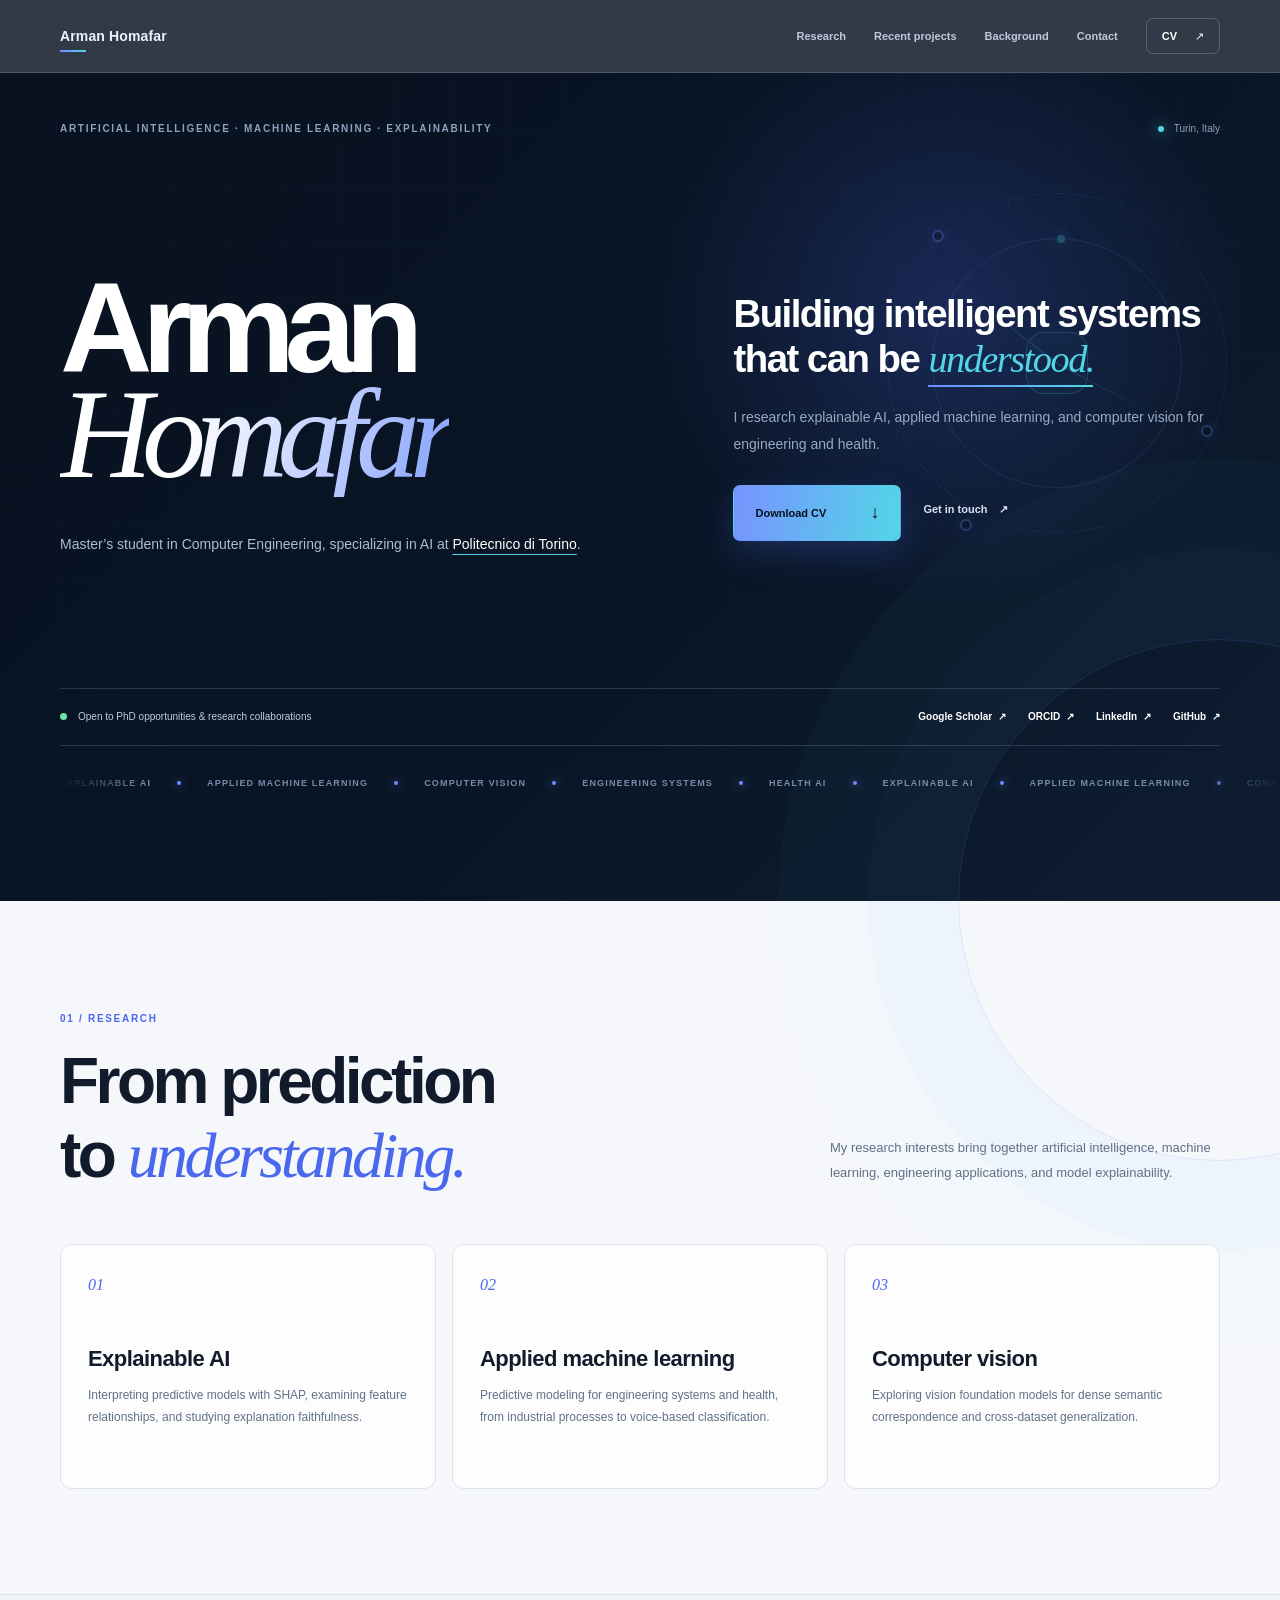
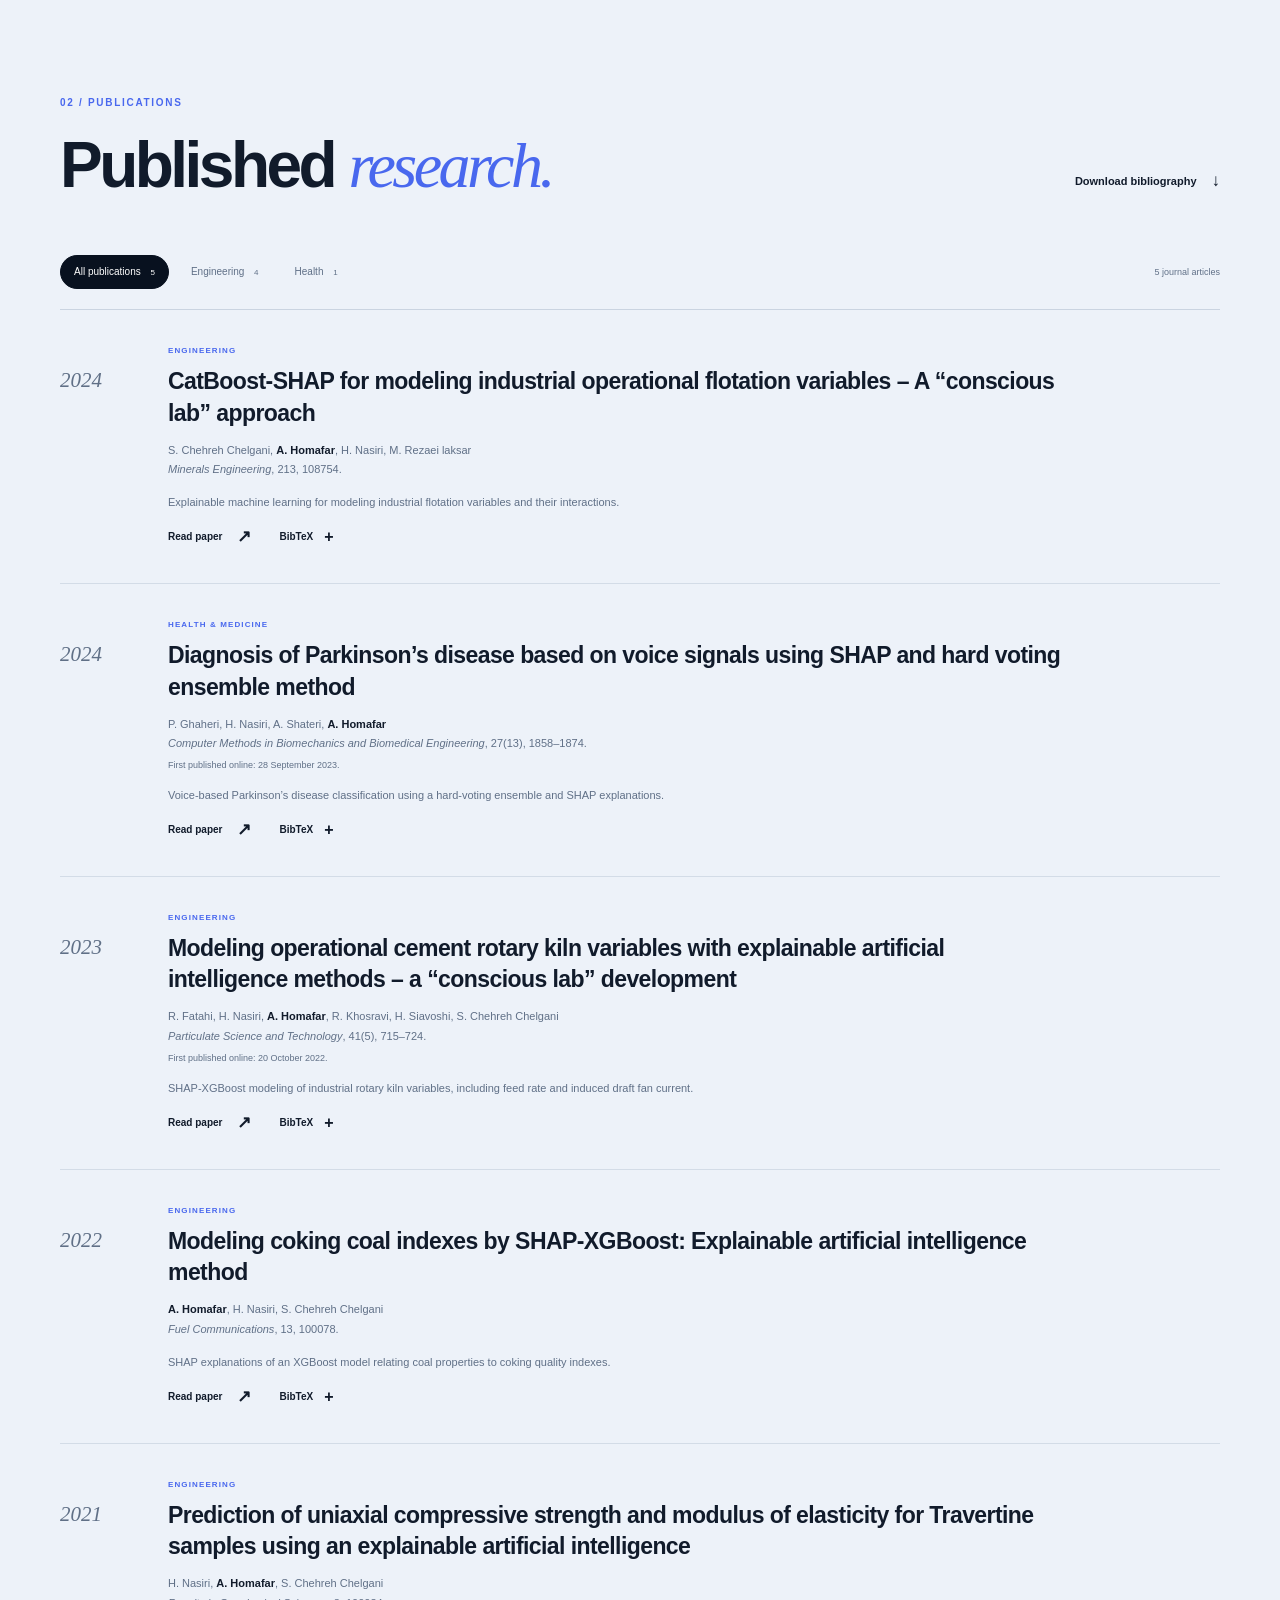
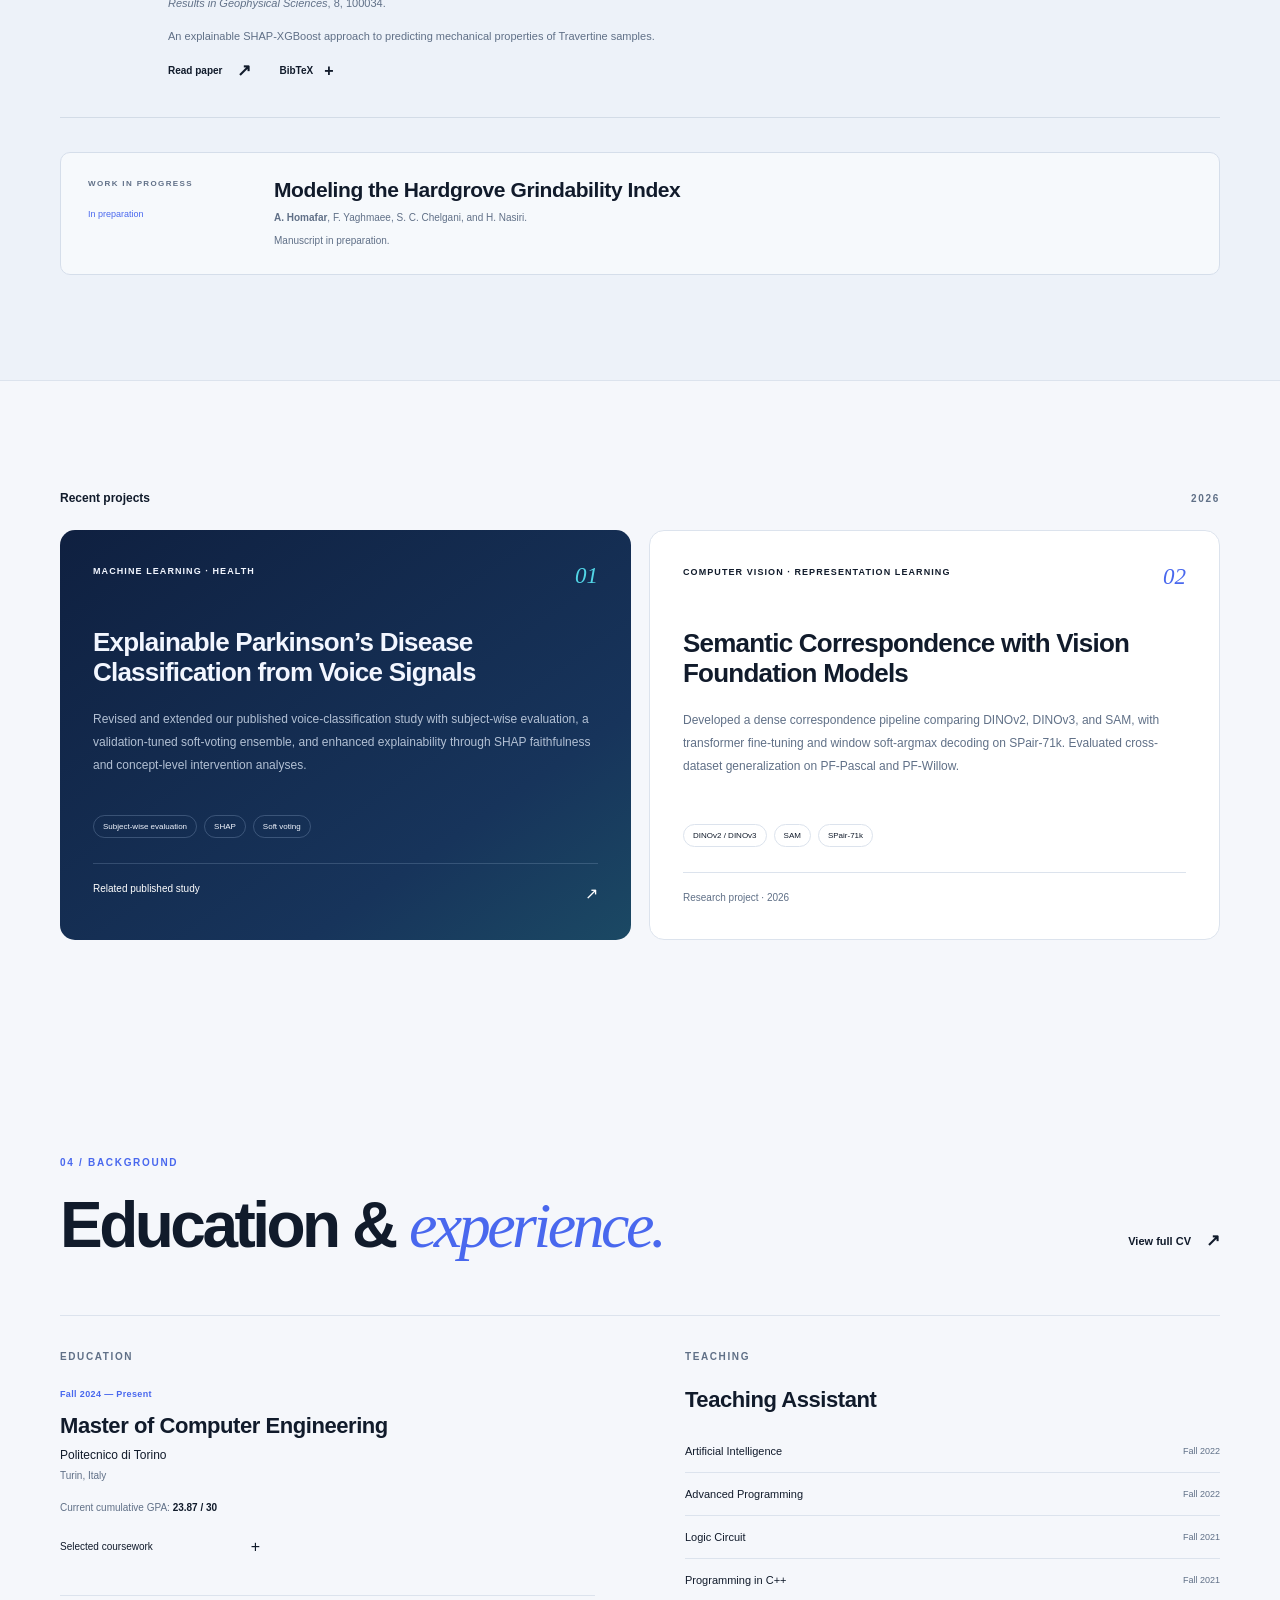
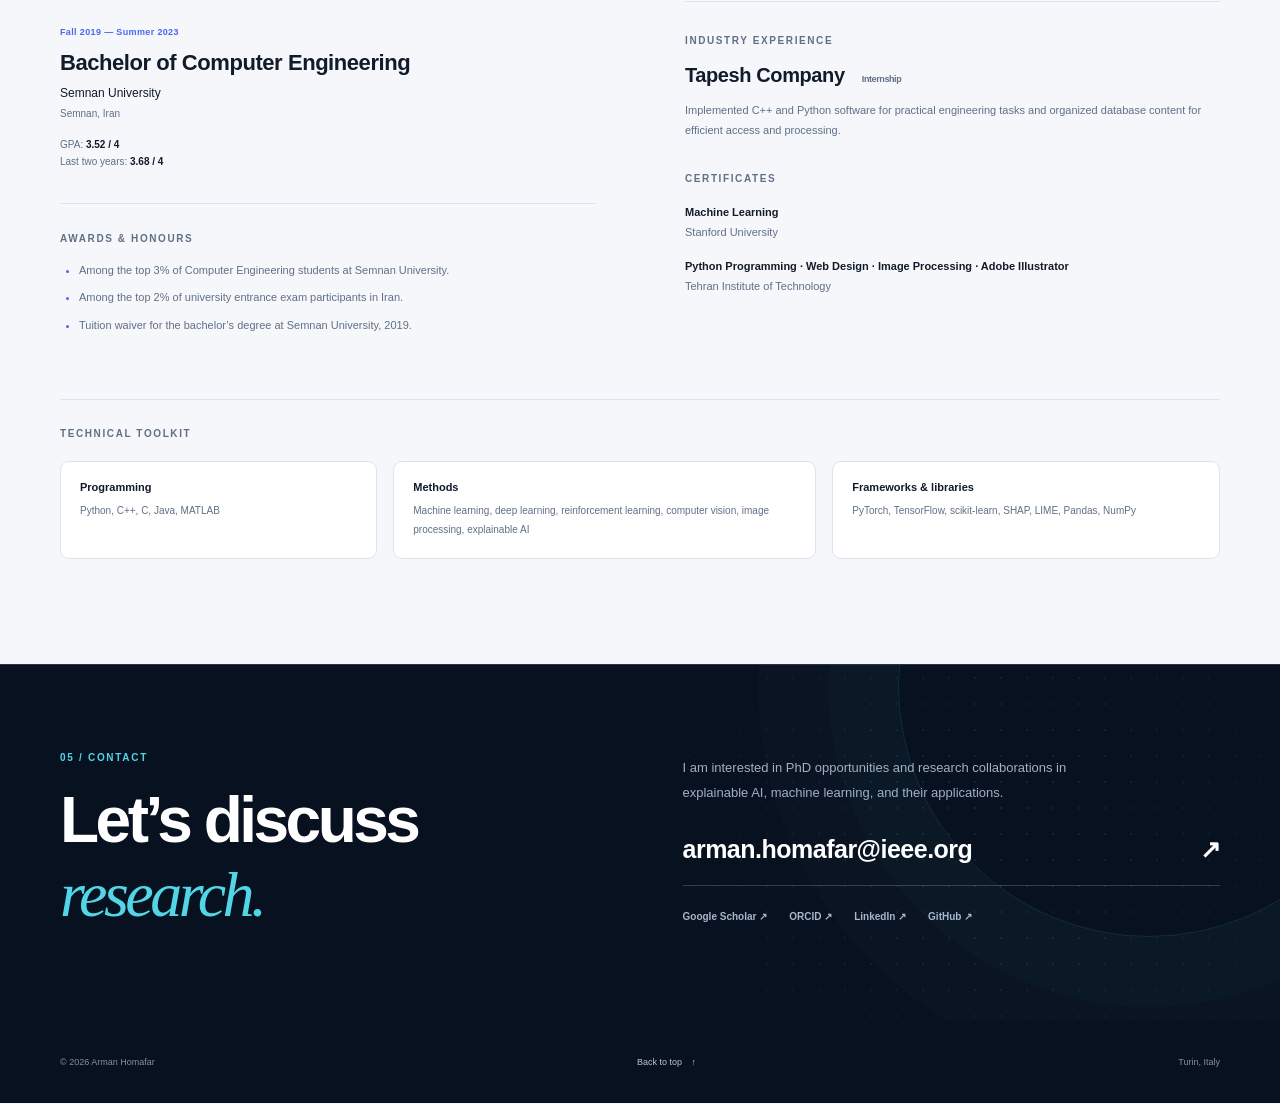
==== commit 5001d7f5: "Swap publications and recent projects sections" ====
--- a/index.html
+++ b/index.html
@@ -52,11 +52,6 @@
         <div class="research-topic"><span class="topic-number">03</span><h3>Computer vision</h3><p>Exploring vision foundation models for dense semantic correspondence and cross-dataset generalization.</p></div>
       </div>
 
-      <div class="subsection-heading" id="projects"><h3>Recent projects</h3><span class="eyebrow">2026</span></div>
-      <div class="projects-grid">
-        <article class="project project-health"><div class="project-top"><span class="project-category">Machine learning · Health</span><span class="project-number" aria-hidden="true">01</span></div><h4>Explainable Parkinson’s Disease Classification from Voice Signals</h4><p>Revised and extended our published voice-classification study with subject-wise evaluation, a validation-tuned soft-voting ensemble, and enhanced explainability through SHAP faithfulness and concept-level intervention analyses.</p><div class="project-tags"><span>Subject-wise evaluation</span><span>SHAP</span><span>Soft voting</span></div><a href="https://doi.org/10.1080/10255842.2023.2263125">Related published study <span aria-hidden="true">↗</span></a></article>
-        <article class="project project-vision"><div class="project-top"><span class="project-category">Computer vision · Representation learning</span><span class="project-number" aria-hidden="true">02</span></div><h4>Semantic Correspondence with Vision Foundation Models</h4><p>Developed a dense correspondence pipeline comparing DINOv2, DINOv3, and SAM, with transformer fine-tuning and window soft-argmax decoding on SPair-71k. Evaluated cross-dataset generalization on PF-Pascal and PF-Willow.</p><div class="project-tags"><span>DINOv2 / DINOv3</span><span>SAM</span><span>SPair-71k</span></div><span class="project-caption">Research project · 2026</span></article>
-      </div>
     </section>
 
     <section class="publications-section" id="publications" aria-labelledby="publications-title"><div class="page-width section">
@@ -209,8 +204,16 @@
       <aside class="in-preparation" aria-labelledby="preparation-title"><div><span class="eyebrow">Work in progress</span><span class="status-label">In preparation</span></div><div><h3 id="preparation-title">Modeling the Hardgrove Grindability Index</h3><p><strong>A. Homafar</strong>, F. Yaghmaee, S. C. Chelgani, and H. Nasiri.</p><p class="preparation-note">Manuscript in preparation.</p></div></aside>
     </div></section>
 
+    <section class="section page-width projects-section" id="projects" aria-labelledby="projects-title">
+      <div class="subsection-heading"><h3 id="projects-title">Recent projects</h3><span class="eyebrow">2026</span></div>
+      <div class="projects-grid">
+        <article class="project project-health"><div class="project-top"><span class="project-category">Machine learning · Health</span><span class="project-number" aria-hidden="true">01</span></div><h4>Explainable Parkinson’s Disease Classification from Voice Signals</h4><p>Revised and extended our published voice-classification study with subject-wise evaluation, a validation-tuned soft-voting ensemble, and enhanced explainability through SHAP faithfulness and concept-level intervention analyses.</p><div class="project-tags"><span>Subject-wise evaluation</span><span>SHAP</span><span>Soft voting</span></div><a href="https://doi.org/10.1080/10255842.2023.2263125">Related published study <span aria-hidden="true">↗</span></a></article>
+        <article class="project project-vision"><div class="project-top"><span class="project-category">Computer vision · Representation learning</span><span class="project-number" aria-hidden="true">02</span></div><h4>Semantic Correspondence with Vision Foundation Models</h4><p>Developed a dense correspondence pipeline comparing DINOv2, DINOv3, and SAM, with transformer fine-tuning and window soft-argmax decoding on SPair-71k. Evaluated cross-dataset generalization on PF-Pascal and PF-Willow.</p><div class="project-tags"><span>DINOv2 / DINOv3</span><span>SAM</span><span>SPair-71k</span></div><span class="project-caption">Research project · 2026</span></article>
+      </div>
+    </section>
+
     <section class="section page-width" id="background" aria-labelledby="background-title">
-      <div class="section-heading"><div><p class="eyebrow section-index">03 / Background</p><h2 id="background-title">Education & <em>experience.</em></h2></div><a class="text-link" href="assets/Arman-Homafar-CV.pdf">View full CV <span aria-hidden="true">↗</span></a></div>
+      <div class="section-heading"><div><p class="eyebrow section-index">04 / Background</p><h2 id="background-title">Education & <em>experience.</em></h2></div><a class="text-link" href="assets/Arman-Homafar-CV.pdf">View full CV <span aria-hidden="true">↗</span></a></div>
       <div class="background-grid"><div class="education-column"><h3 class="small-heading">Education</h3>
         <article class="education-entry"><p class="date-label">Fall 2024 — Present</p><h4>Master of Computer Engineering</h4><p class="institution">Politecnico di Torino <span>Turin, Italy</span></p><p class="grade">Current cumulative GPA: <strong>23.87 / 30</strong></p><details class="coursework"><summary>Selected coursework <span aria-hidden="true">+</span></summary><ul><li><span>Data Science and Database Technology</span><strong>29 / 30</strong></li><li><span>Artificial Intelligence in Medicine</span><strong>26 / 30</strong></li><li><span>Computer Architecture</span><strong>27 / 30</strong></li></ul></details></article>
         <article class="education-entry"><p class="date-label">Fall 2019 — Summer 2023</p><h4>Bachelor of Computer Engineering</h4><p class="institution">Semnan University <span>Semnan, Iran</span></p><p class="grade">GPA: <strong>3.52 / 4</strong><br>Last two years: <strong>3.68 / 4</strong></p></article>
@@ -222,7 +225,7 @@
       <div class="toolkit"><h3 class="small-heading">Technical toolkit</h3><div class="toolkit-grid"><div><h4>Programming</h4><p>Python, C++, C, Java, MATLAB</p></div><div><h4>Methods</h4><p>Machine learning, deep learning, reinforcement learning, computer vision, image processing, explainable AI</p></div><div><h4>Frameworks & libraries</h4><p>PyTorch, TensorFlow, scikit-learn, SHAP, LIME, Pandas, NumPy</p></div></div></div>
     </section>
 
-    <section class="contact-section" id="contact" aria-labelledby="contact-title"><div class="page-width contact-inner"><div class="contact-heading"><p class="eyebrow section-index">04 / Contact</p><h2 id="contact-title">Let’s discuss<br><em>research.</em></h2></div><div class="contact-copy"><p>I am interested in PhD opportunities and research collaborations in explainable AI, machine learning, and their applications.</p><a class="contact-email" href="mailto:arman.homafar@ieee.org">arman.homafar@ieee.org <span aria-hidden="true">↗</span></a><div class="profile-links"><a href="https://scholar.google.com/citations?user=gQLnkNoAAAAJ&amp;hl=en">Google Scholar ↗</a><a href="https://orcid.org/0000-0002-8932-5340">ORCID ↗</a><a href="https://www.linkedin.com/in/homafar">LinkedIn ↗</a><a href="https://github.com/Arman-Homafar">GitHub ↗</a></div></div></div></section>
+    <section class="contact-section" id="contact" aria-labelledby="contact-title"><div class="page-width contact-inner"><div class="contact-heading"><p class="eyebrow section-index">05 / Contact</p><h2 id="contact-title">Let’s discuss<br><em>research.</em></h2></div><div class="contact-copy"><p>I am interested in PhD opportunities and research collaborations in explainable AI, machine learning, and their applications.</p><a class="contact-email" href="mailto:arman.homafar@ieee.org">arman.homafar@ieee.org <span aria-hidden="true">↗</span></a><div class="profile-links"><a href="https://scholar.google.com/citations?user=gQLnkNoAAAAJ&amp;hl=en">Google Scholar ↗</a><a href="https://orcid.org/0000-0002-8932-5340">ORCID ↗</a><a href="https://www.linkedin.com/in/homafar">LinkedIn ↗</a><a href="https://github.com/Arman-Homafar">GitHub ↗</a></div></div></div></section>
   </main>
   <footer class="site-footer page-width"><p>© 2026 Arman Homafar</p><a href="#home">Back to top <span aria-hidden="true">↑</span></a><p>Turin, Italy</p></footer>
   <div id="copy-status" class="sr-only" role="status"></div>
--- a/assets/styles.css
+++ b/assets/styles.css
@@ -7,7 +7,7 @@
 .hero-network{position:absolute;z-index:1;top:95px;right:max(28px,calc((100vw - 1240px)/2));width:390px;height:390px;opacity:.27;pointer-events:none;animation:network-float 9s ease-in-out infinite}.network-ring,.network-core,.network-node,.network-line{position:absolute;display:block}.network-ring{inset:50%;border:1px solid rgba(116,150,255,.55);border-radius:50%}.ring-one{width:250px;height:250px;margin:-125px;animation:slow-spin 18s linear infinite}.ring-one::before{content:"";position:absolute;top:-4px;left:50%;width:8px;height:8px;border-radius:50%;background:var(--cyan);box-shadow:0 0 16px var(--cyan)}.ring-two{width:340px;height:340px;margin:-170px;border-style:dashed;animation:slow-spin 28s linear infinite reverse}.network-core{top:50%;left:50%;width:62px;height:62px;transform:translate(-50%,-50%);border:1px solid rgba(82,214,231,.7);border-radius:18px;background:rgba(82,214,231,.08);box-shadow:inset 0 0 24px rgba(82,214,231,.12),0 0 34px rgba(82,214,231,.13);animation:core-pulse 3s ease-in-out infinite}.network-node{width:12px;height:12px;border:2px solid var(--blue);border-radius:50%;background:var(--night);box-shadow:0 0 15px rgba(111,140,255,.65)}.node-one{top:16%;left:18%}.node-two{right:10%;bottom:31%}.node-three{bottom:7%;left:25%}.network-line{top:50%;left:50%;width:150px;height:1px;transform-origin:left;background:linear-gradient(90deg,rgba(82,214,231,.8),transparent)}.line-one{transform:rotate(218deg)}.line-two{width:135px;transform:rotate(28deg)}
 .section{padding-top:110px;padding-bottom:105px}.section-heading{display:flex;align-items:flex-end;justify-content:space-between;gap:70px;margin-bottom:52px}.section-index{margin-bottom:18px;color:var(--blue-strong)}.section-intro{max-width:390px;padding-bottom:7px;color:var(--muted);font-size:13px;line-height:1.9}.section-heading h2 em{display:inline-block;transition:transform .45s cubic-bezier(.16,1,.3,1),color .3s ease}.section-heading:hover h2 em{transform:translateX(7px);color:var(--cyan)}
 .research-topics{display:grid;grid-template-columns:repeat(3,1fr);gap:16px}.research-topic{position:relative;min-height:245px;overflow:hidden;padding:27px 27px 24px;border:1px solid var(--line);border-radius:12px;background:rgba(255,255,255,.75);transition:transform .4s cubic-bezier(.16,1,.3,1),box-shadow .4s ease,border-color .4s ease}.research-topic::before{content:"";position:absolute;inset:0;transform:translateY(102%);background:linear-gradient(145deg,var(--night-2),var(--night-3));transition:transform .45s cubic-bezier(.16,1,.3,1)}.research-topic>*{position:relative;z-index:1}.research-topic:hover{transform:translateY(-8px);border-color:transparent;box-shadow:var(--shadow);color:#fff}.research-topic:hover::before{transform:translateY(0)}.topic-number{display:inline-block;color:var(--blue-strong);font:italic 16px var(--serif);transition:color .3s ease,transform .4s ease}.research-topic:hover .topic-number{color:var(--cyan);transform:rotate(-8deg) scale(1.12)}.research-topic h3{margin:47px 0 13px;font-size:22px;letter-spacing:-.025em}.research-topic p{color:var(--muted);font-size:12px;line-height:1.85;transition:color .3s ease}.research-topic:hover p{color:#afbdd0}.subsection-heading{display:flex;align-items:center;justify-content:space-between;margin:68px 0 23px}.subsection-heading h3{font-size:12px;font-weight:700}.subsection-heading>span{color:var(--muted)}.projects-grid{display:grid;grid-template-columns:1fr 1fr;gap:18px;perspective:1100px}.project{position:relative;display:flex;min-height:410px;flex-direction:column;overflow:hidden;padding:33px;border-radius:15px;transform-style:preserve-3d;transition:transform .25s ease,box-shadow .4s ease}.project::before{content:"";position:absolute;inset:-50%;transform:translateX(-58%) rotate(10deg);background:linear-gradient(115deg,transparent 41%,rgba(255,255,255,.12) 50%,transparent 59%);transition:transform .9s ease;pointer-events:none}.project:hover::before{transform:translateX(58%) rotate(10deg)}.project:hover{box-shadow:0 28px 70px rgba(16,34,62,.2)}.project>*{position:relative;z-index:1}.project-health{color:#f2f6ff;background:linear-gradient(145deg,#0f2040,#17345b 72%,#1b4964)}.project-vision{color:var(--ink);border:1px solid var(--line);background:#fff}.project-top{display:flex;align-items:flex-start;justify-content:space-between;gap:22px;margin-bottom:39px}.project-category{max-width:280px;font-size:9px;font-weight:700;letter-spacing:.12em;line-height:1.8;text-transform:uppercase}.project-number{color:var(--cyan);font:italic 23px var(--serif);transition:transform .4s ease}.project-vision .project-number{color:var(--blue-strong)}.project:hover .project-number{transform:rotate(8deg) scale(1.13)}.project h4{max-width:470px;margin-bottom:20px;font-size:26px;letter-spacing:-.03em}.project p{margin-bottom:24px;color:#b2c0d4;font-size:12px;line-height:1.9}.project-vision p{color:var(--muted)}.project-tags{display:flex;flex-wrap:wrap;gap:7px;margin-top:auto;margin-bottom:25px}.project-tags span{padding:4px 9px;border:1px solid rgba(181,205,236,.24);border-radius:100px;font-size:8px}.project-vision .project-tags span{border-color:var(--line)}.project a,.project-caption{display:block;padding-top:17px;border-top:1px solid rgba(181,205,236,.2);font-size:10px;text-decoration:none}.project a{display:flex;justify-content:space-between;color:#fff}.project a:hover{color:var(--cyan)}.project a span{font-size:16px}.project-caption{color:var(--muted);border-color:var(--line)}
-.publications-section{border-block:1px solid var(--line);background:#edf2f9}.publications-section .section{padding-top:100px}.bibliography-download{white-space:nowrap}.text-link{display:inline-flex;align-items:center;gap:15px;padding:8px 0;color:var(--ink);font-size:11px;font-weight:700;text-decoration:none}.text-link span{display:inline-block;font-size:17px;transition:transform .25s ease}.text-link:hover span{transform:translate(3px,-3px)}.publication-toolbar{display:flex;align-items:center;justify-content:space-between;gap:25px;padding-bottom:20px;border-bottom:1px solid #cad4e1}.publication-filters{display:flex;flex-wrap:wrap;gap:8px}.publication-filters button{padding:8px 13px;color:var(--muted);border:1px solid transparent;border-radius:100px;background:transparent;font-size:10px;transition:color .25s ease,border-color .25s ease,background .25s ease}.publication-filters button:hover{color:var(--ink);border-color:#c8d3e1}.publication-filters button[aria-pressed="true"]{color:#fff;border-color:var(--night);background:var(--night)}.publication-filters button span{margin-left:7px;font-size:8px}.publication-count{color:var(--muted);font-size:9px;white-space:nowrap}.publication{position:relative;display:grid;grid-template-columns:80px 1fr;gap:28px;overflow:hidden;padding:34px 18px 34px 0;border-bottom:1px solid #d3dce7;transition:padding .35s ease,background .35s ease}.publication::before{content:"";position:absolute;top:0;bottom:0;left:0;width:3px;transform:scaleY(0);background:linear-gradient(var(--blue),var(--cyan));transition:transform .35s ease}.publication:hover{padding-left:20px;background:rgba(255,255,255,.58)}.publication:hover::before{transform:scaleY(1)}.publication-year{padding-top:24px;color:var(--muted);font:italic 21px var(--serif);transition:transform .3s ease,color .3s ease}.publication:hover .publication-year{color:var(--blue-strong);transform:translateY(-4px)}.publication-category{margin-bottom:9px;color:var(--blue-strong);font-size:8px;font-weight:700;letter-spacing:.14em;text-transform:uppercase}.publication h3{max-width:900px;margin-bottom:12px;font-size:23px;letter-spacing:-.025em;line-height:1.35}.publication h3 a{text-decoration:none;background-image:linear-gradient(var(--blue-strong),var(--blue-strong));background-position:0 100%;background-repeat:no-repeat;background-size:0 1px;transition:background-size .5s cubic-bezier(.16,1,.3,1)}.publication:hover h3 a{background-size:100% 1px}.authors,.journal{color:var(--muted);font-size:11px;line-height:1.8}.authors strong{color:var(--ink)}.publication-note{margin-top:4px;color:var(--muted);font-size:9px}.publication-summary{max-width:760px;margin-top:13px;color:var(--muted);font-size:11px}.publication-actions{display:flex;flex-wrap:wrap;gap:5px 28px;align-items:flex-start;margin-top:13px}.publication-actions .text-link{padding:0;font-size:10px;line-height:25px}.citation{font-size:10px}.citation summary{display:flex;gap:11px;align-items:center;line-height:25px;font-weight:700;list-style:none}.citation summary::-webkit-details-marker,.coursework summary::-webkit-details-marker{display:none}.citation summary span,.coursework summary span{font-size:16px;transition:transform .3s ease}.citation[open]{width:100%}.citation[open] summary span,.coursework[open] summary span{transform:rotate(45deg)}.citation-content{margin:13px 0 3px;padding:18px;border:1px solid var(--line);border-radius:8px;background:#fff}.citation pre{margin:0 0 13px;white-space:pre-wrap;overflow-wrap:anywhere;font:10px/1.7 ui-monospace,SFMono-Regular,Consolas,monospace}.copy-citation{padding:6px 10px;color:var(--ink);border:1px solid var(--line);border-radius:5px;background:#fff;font-size:10px}.in-preparation{display:grid;grid-template-columns:160px 1fr;gap:26px;margin-top:34px;padding:25px 27px;border:1px solid #d5deea;border-radius:10px;background:rgba(255,255,255,.5)}.in-preparation .eyebrow{display:block;margin-bottom:8px;color:var(--muted);font-size:8px}.status-label{color:var(--blue-strong);font-size:9px}.in-preparation h3{margin-bottom:8px;font-size:21px;letter-spacing:-.02em}.in-preparation p{color:var(--muted);font-size:10px}.in-preparation .preparation-note{margin-top:6px}
+.projects-section .subsection-heading{margin-top:0}.publications-section{border-block:1px solid var(--line);background:#edf2f9}.publications-section .section{padding-top:100px}.bibliography-download{white-space:nowrap}.text-link{display:inline-flex;align-items:center;gap:15px;padding:8px 0;color:var(--ink);font-size:11px;font-weight:700;text-decoration:none}.text-link span{display:inline-block;font-size:17px;transition:transform .25s ease}.text-link:hover span{transform:translate(3px,-3px)}.publication-toolbar{display:flex;align-items:center;justify-content:space-between;gap:25px;padding-bottom:20px;border-bottom:1px solid #cad4e1}.publication-filters{display:flex;flex-wrap:wrap;gap:8px}.publication-filters button{padding:8px 13px;color:var(--muted);border:1px solid transparent;border-radius:100px;background:transparent;font-size:10px;transition:color .25s ease,border-color .25s ease,background .25s ease}.publication-filters button:hover{color:var(--ink);border-color:#c8d3e1}.publication-filters button[aria-pressed="true"]{color:#fff;border-color:var(--night);background:var(--night)}.publication-filters button span{margin-left:7px;font-size:8px}.publication-count{color:var(--muted);font-size:9px;white-space:nowrap}.publication{position:relative;display:grid;grid-template-columns:80px 1fr;gap:28px;overflow:hidden;padding:34px 18px 34px 0;border-bottom:1px solid #d3dce7;transition:padding .35s ease,background .35s ease}.publication::before{content:"";position:absolute;top:0;bottom:0;left:0;width:3px;transform:scaleY(0);background:linear-gradient(var(--blue),var(--cyan));transition:transform .35s ease}.publication:hover{padding-left:20px;background:rgba(255,255,255,.58)}.publication:hover::before{transform:scaleY(1)}.publication-year{padding-top:24px;color:var(--muted);font:italic 21px var(--serif);transition:transform .3s ease,color .3s ease}.publication:hover .publication-year{color:var(--blue-strong);transform:translateY(-4px)}.publication-category{margin-bottom:9px;color:var(--blue-strong);font-size:8px;font-weight:700;letter-spacing:.14em;text-transform:uppercase}.publication h3{max-width:900px;margin-bottom:12px;font-size:23px;letter-spacing:-.025em;line-height:1.35}.publication h3 a{text-decoration:none;background-image:linear-gradient(var(--blue-strong),var(--blue-strong));background-position:0 100%;background-repeat:no-repeat;background-size:0 1px;transition:background-size .5s cubic-bezier(.16,1,.3,1)}.publication:hover h3 a{background-size:100% 1px}.authors,.journal{color:var(--muted);font-size:11px;line-height:1.8}.authors strong{color:var(--ink)}.publication-note{margin-top:4px;color:var(--muted);font-size:9px}.publication-summary{max-width:760px;margin-top:13px;color:var(--muted);font-size:11px}.publication-actions{display:flex;flex-wrap:wrap;gap:5px 28px;align-items:flex-start;margin-top:13px}.publication-actions .text-link{padding:0;font-size:10px;line-height:25px}.citation{font-size:10px}.citation summary{display:flex;gap:11px;align-items:center;line-height:25px;font-weight:700;list-style:none}.citation summary::-webkit-details-marker,.coursework summary::-webkit-details-marker{display:none}.citation summary span,.coursework summary span{font-size:16px;transition:transform .3s ease}.citation[open]{width:100%}.citation[open] summary span,.coursework[open] summary span{transform:rotate(45deg)}.citation-content{margin:13px 0 3px;padding:18px;border:1px solid var(--line);border-radius:8px;background:#fff}.citation pre{margin:0 0 13px;white-space:pre-wrap;overflow-wrap:anywhere;font:10px/1.7 ui-monospace,SFMono-Regular,Consolas,monospace}.copy-citation{padding:6px 10px;color:var(--ink);border:1px solid var(--line);border-radius:5px;background:#fff;font-size:10px}.in-preparation{display:grid;grid-template-columns:160px 1fr;gap:26px;margin-top:34px;padding:25px 27px;border:1px solid #d5deea;border-radius:10px;background:rgba(255,255,255,.5)}.in-preparation .eyebrow{display:block;margin-bottom:8px;color:var(--muted);font-size:8px}.status-label{color:var(--blue-strong);font-size:9px}.in-preparation h3{margin-bottom:8px;font-size:21px;letter-spacing:-.02em}.in-preparation p{color:var(--muted);font-size:10px}.in-preparation .preparation-note{margin-top:6px}
 .background-grid{display:grid;grid-template-columns:1fr 1fr;gap:90px;padding-top:35px;border-top:1px solid var(--line)}.education-entry+.education-entry{margin-top:34px;padding-top:29px;border-top:1px solid var(--line)}.date-label{margin-bottom:11px;color:var(--blue-strong);font-size:9px;font-weight:650;letter-spacing:.04em}.education-entry h4{margin-bottom:8px;font-size:22px;letter-spacing:-.02em}.institution{font-size:12px}.institution span{display:block;margin-top:2px;color:var(--muted);font-size:10px}.grade{margin-top:15px;color:var(--muted);font-size:10px}.grade strong{color:var(--ink)}.coursework{margin-top:18px}.coursework summary{display:flex;max-width:200px;align-items:center;justify-content:space-between;font-size:10px;list-style:none}.coursework ul{margin:13px 0;padding:0;list-style:none}.coursework li{display:flex;justify-content:space-between;gap:20px;padding:9px 0;border-top:1px solid var(--line);font-size:10px}.honours{margin-top:33px;padding-top:29px;border-top:1px solid var(--line)}.honours .small-heading{margin-bottom:16px}.honours ul{margin:0;color:var(--muted);font-size:11px;line-height:1.8}.honours li{margin-bottom:8px}.honours li::marker{color:var(--blue-strong)}.experience-role{margin-bottom:17px;font-size:22px;letter-spacing:-.02em}.teaching-list>div{display:flex;justify-content:space-between;gap:22px;padding:12px 0;border-bottom:1px solid var(--line);font-size:11px}.teaching-list time{padding-top:2px;color:var(--muted);font-size:9px;white-space:nowrap}.experience-block{margin-top:33px}.experience-block .small-heading{margin-bottom:17px}.experience-block h4{margin-bottom:13px;font-size:20px;letter-spacing:-.02em}.experience-block h4 span{margin-left:12px;color:var(--muted);font-size:9px}.experience-block p{margin-bottom:13px;color:var(--muted);font-size:11px;line-height:1.85}.experience-block p strong{color:var(--ink)}.toolkit{margin-top:55px;padding-top:28px;border-top:1px solid var(--line)}.toolkit .small-heading{margin-bottom:22px}.toolkit-grid{display:grid;grid-template-columns:.9fr 1.2fr 1.1fr;gap:16px}.toolkit-grid>div{padding:19px;border:1px solid var(--line);border-radius:9px;background:#fff;transition:transform .3s ease,border-color .3s ease,box-shadow .3s ease}.toolkit-grid>div:hover{transform:translateY(-5px);border-color:#becbf0;box-shadow:0 13px 35px rgba(39,61,96,.08)}.toolkit h4{margin-bottom:8px;font-size:11px}.toolkit p{color:var(--muted);font-size:10px;line-height:1.85}
 .contact-section{position:relative;overflow:hidden;color:#fff;border-top:1px solid var(--line-dark);background:var(--night)}.contact-section::before{content:"";position:absolute;inset:0;opacity:.24;background-image:radial-gradient(rgba(113,143,255,.6) 1px,transparent 1px);background-size:26px 26px;mask-image:radial-gradient(circle at 78% 45%,#000,transparent 48%);animation:grid-drift 30s linear infinite reverse}.contact-section::after{content:"";position:absolute;top:-230px;right:-120px;width:500px;height:500px;border:1px solid rgba(82,214,231,.14);border-radius:50%;box-shadow:0 0 0 70px rgba(82,214,231,.018),0 0 0 140px rgba(111,140,255,.018);animation:slow-spin 30s linear infinite}.contact-inner{position:relative;z-index:1;display:grid;grid-template-columns:1fr 1fr;align-items:center;gap:85px;padding-top:85px;padding-bottom:90px}.contact-section .section-index{color:var(--cyan)}.contact-section h2 em{color:var(--cyan)}.contact-copy>p{max-width:430px;margin-bottom:24px;color:#9fb0c8;font-size:13px;line-height:1.9}.contact-email{display:flex;align-items:center;justify-content:space-between;gap:20px;margin-bottom:23px;padding-bottom:14px;color:#fff;border-bottom:1px solid rgba(183,205,235,.24);font-size:clamp(18px,2vw,25px);font-weight:600;letter-spacing:-.02em;text-decoration:none;transition:padding-left .35s ease,border-color .35s ease,color .25s ease}.contact-email:hover{padding-left:10px;color:var(--cyan);border-color:var(--cyan)}.contact-email>span{transition:transform .3s ease}.contact-email:hover>span{transform:translate(4px,-4px)}.contact-section .profile-links{color:#a7b7cc}.site-footer{display:flex;width:100%;max-width:none;min-height:82px;align-items:center;justify-content:space-between;gap:20px;padding-inline:max(40px,calc((100vw - 1160px)/2));color:#8190a5;background:var(--night);font-size:9px}.site-footer a{color:#b7c4d7;text-decoration:none}.site-footer a span{margin-left:7px}.signal-strip:hover .signal-track{animation-play-state:paused}
 .motion-ready .reveal{opacity:0;filter:blur(6px);transform:translate3d(0,42px,0) scale(.985);transition:opacity .75s ease,filter .75s ease,transform .88s cubic-bezier(.16,1,.3,1);transition-delay:var(--delay,0ms)}.motion-ready .reveal.reveal-left{transform:translate3d(-44px,0,0)}.motion-ready .reveal.reveal-right{transform:translate3d(44px,0,0)}.motion-ready .reveal.is-visible{opacity:1;filter:blur(0);transform:translate3d(0,0,0) scale(1)}
